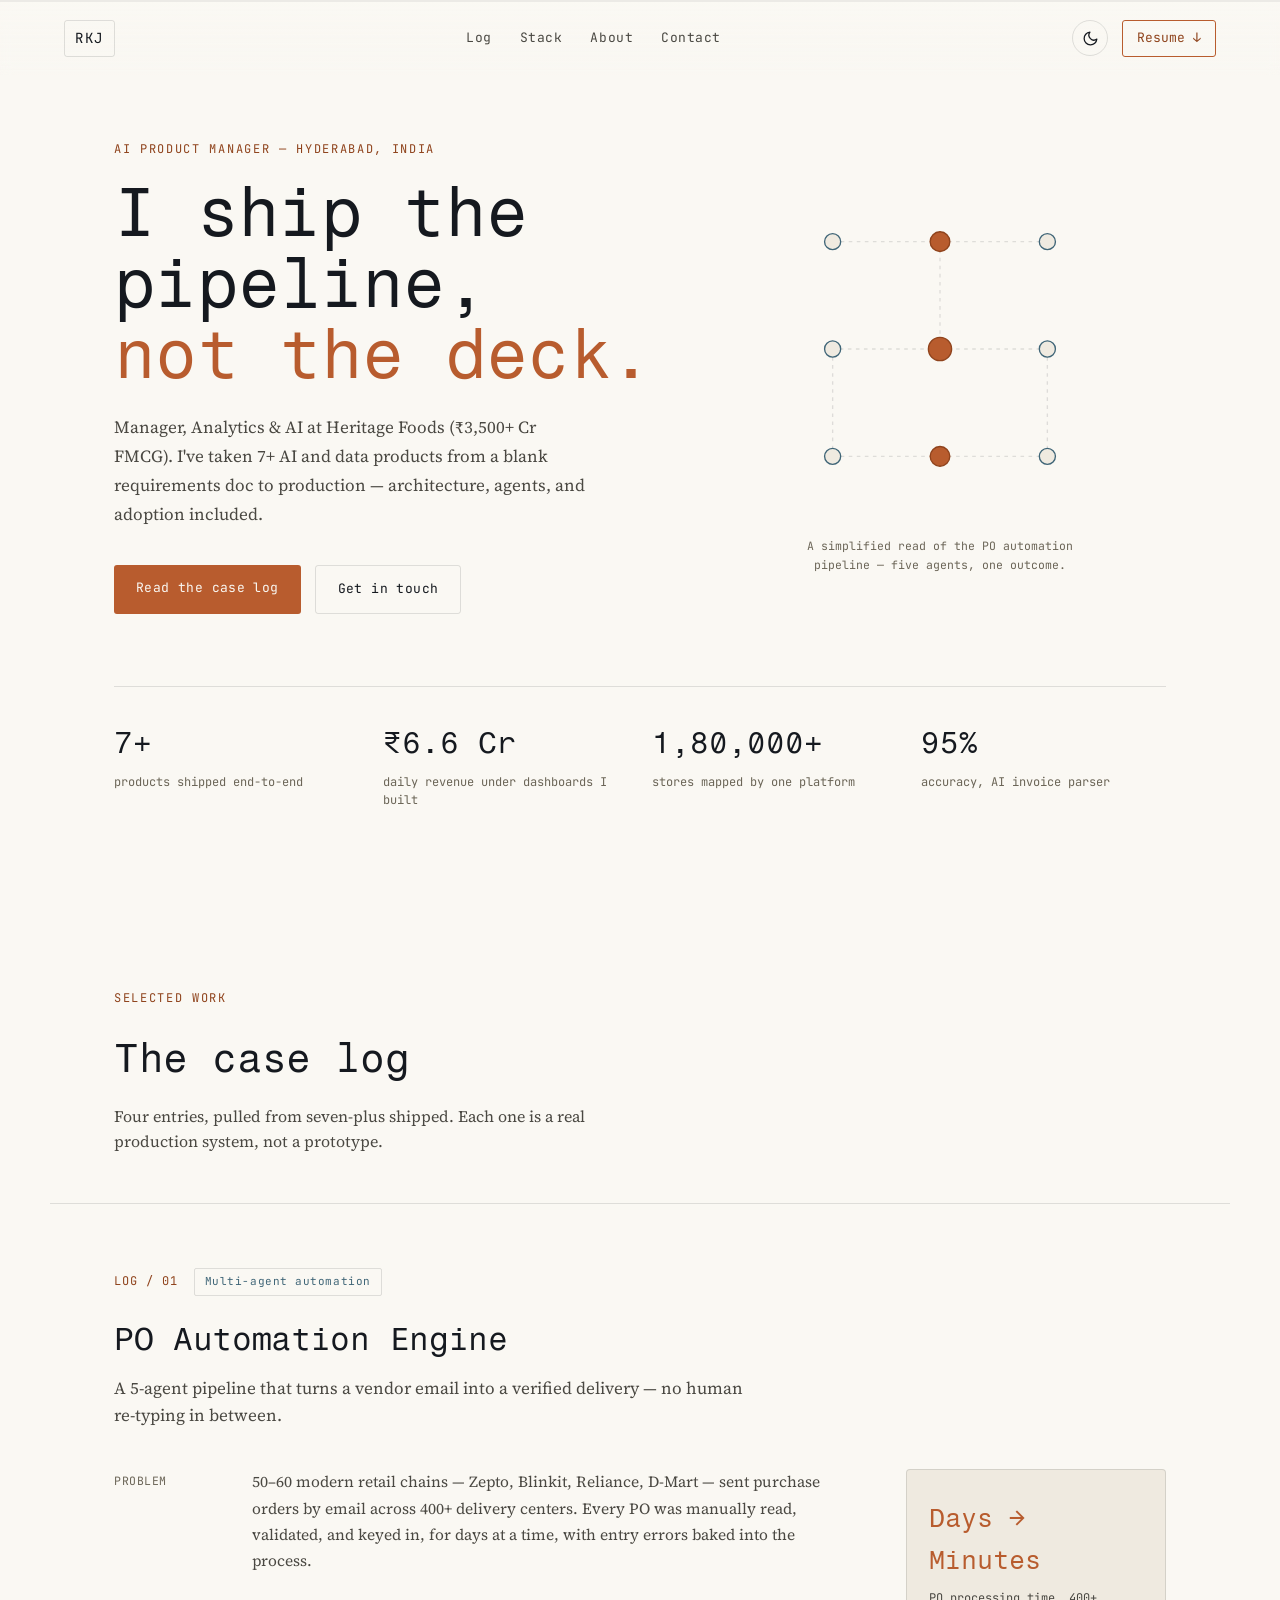
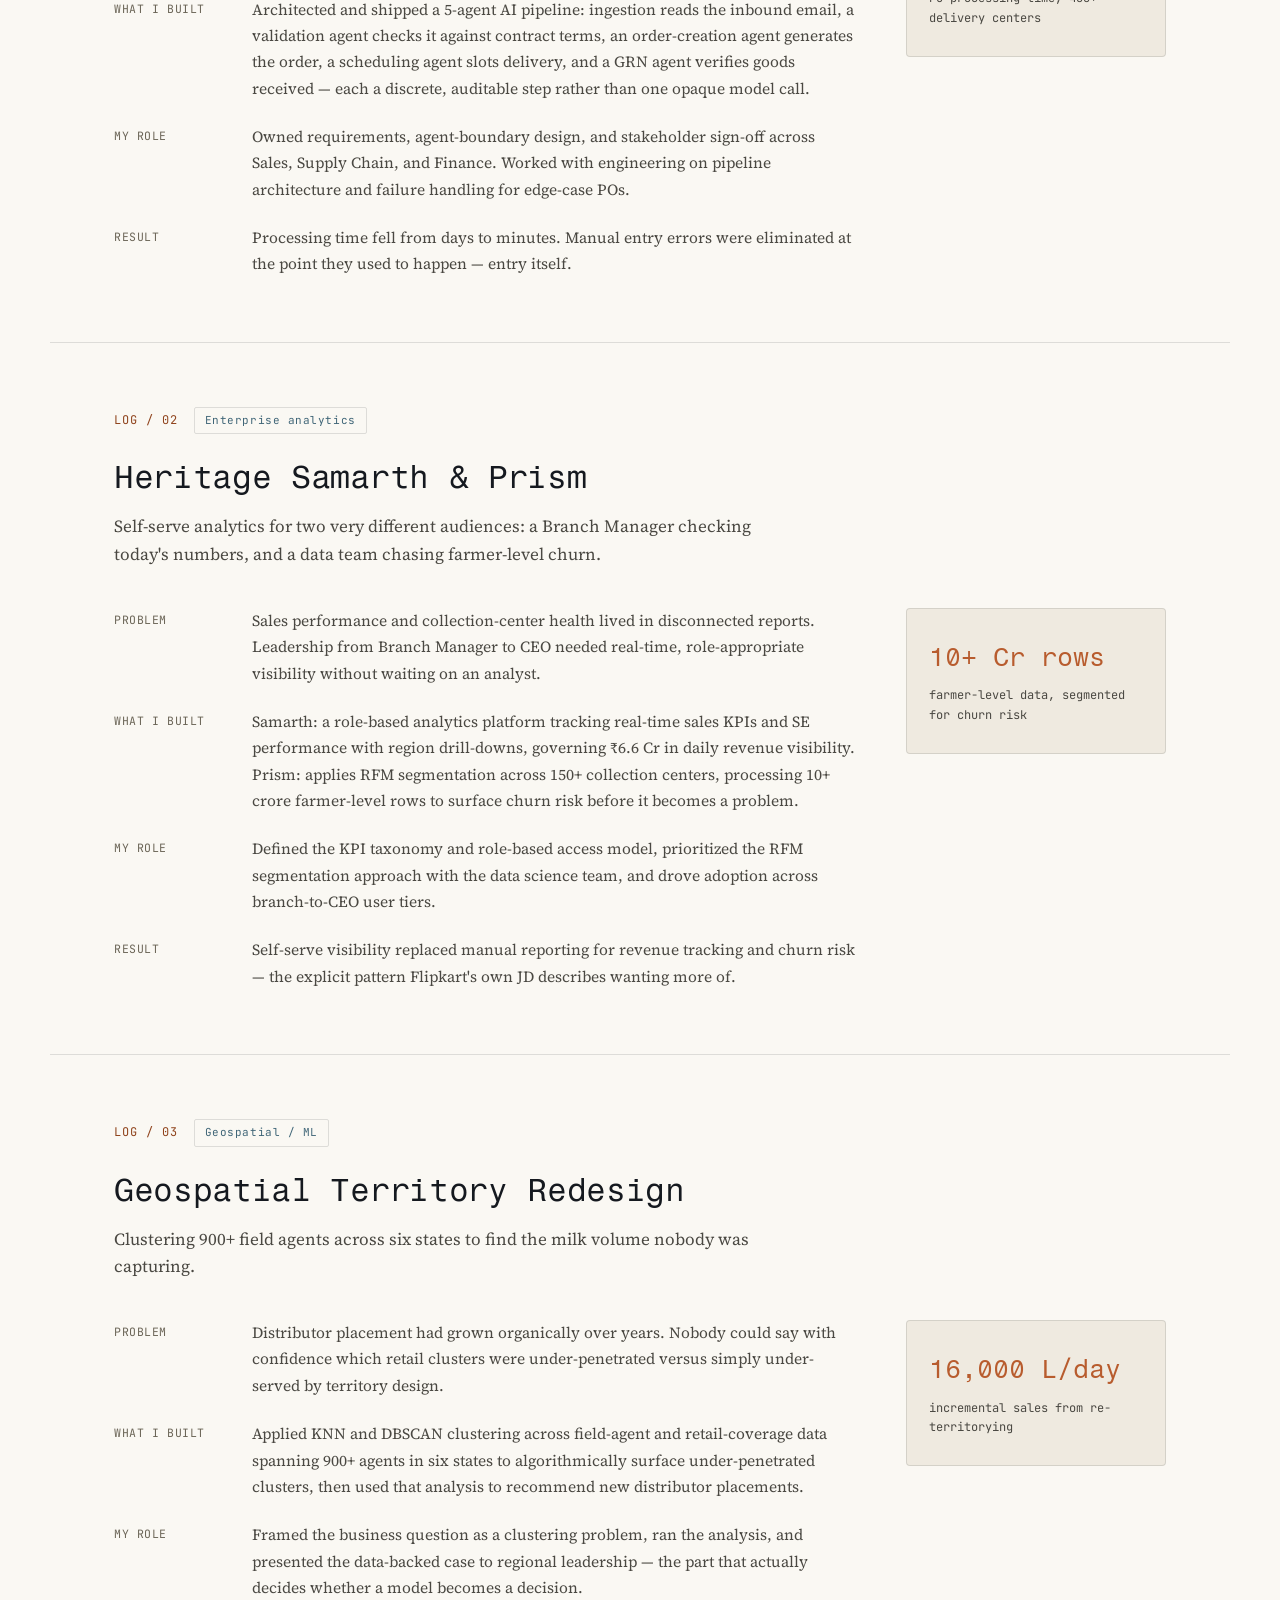
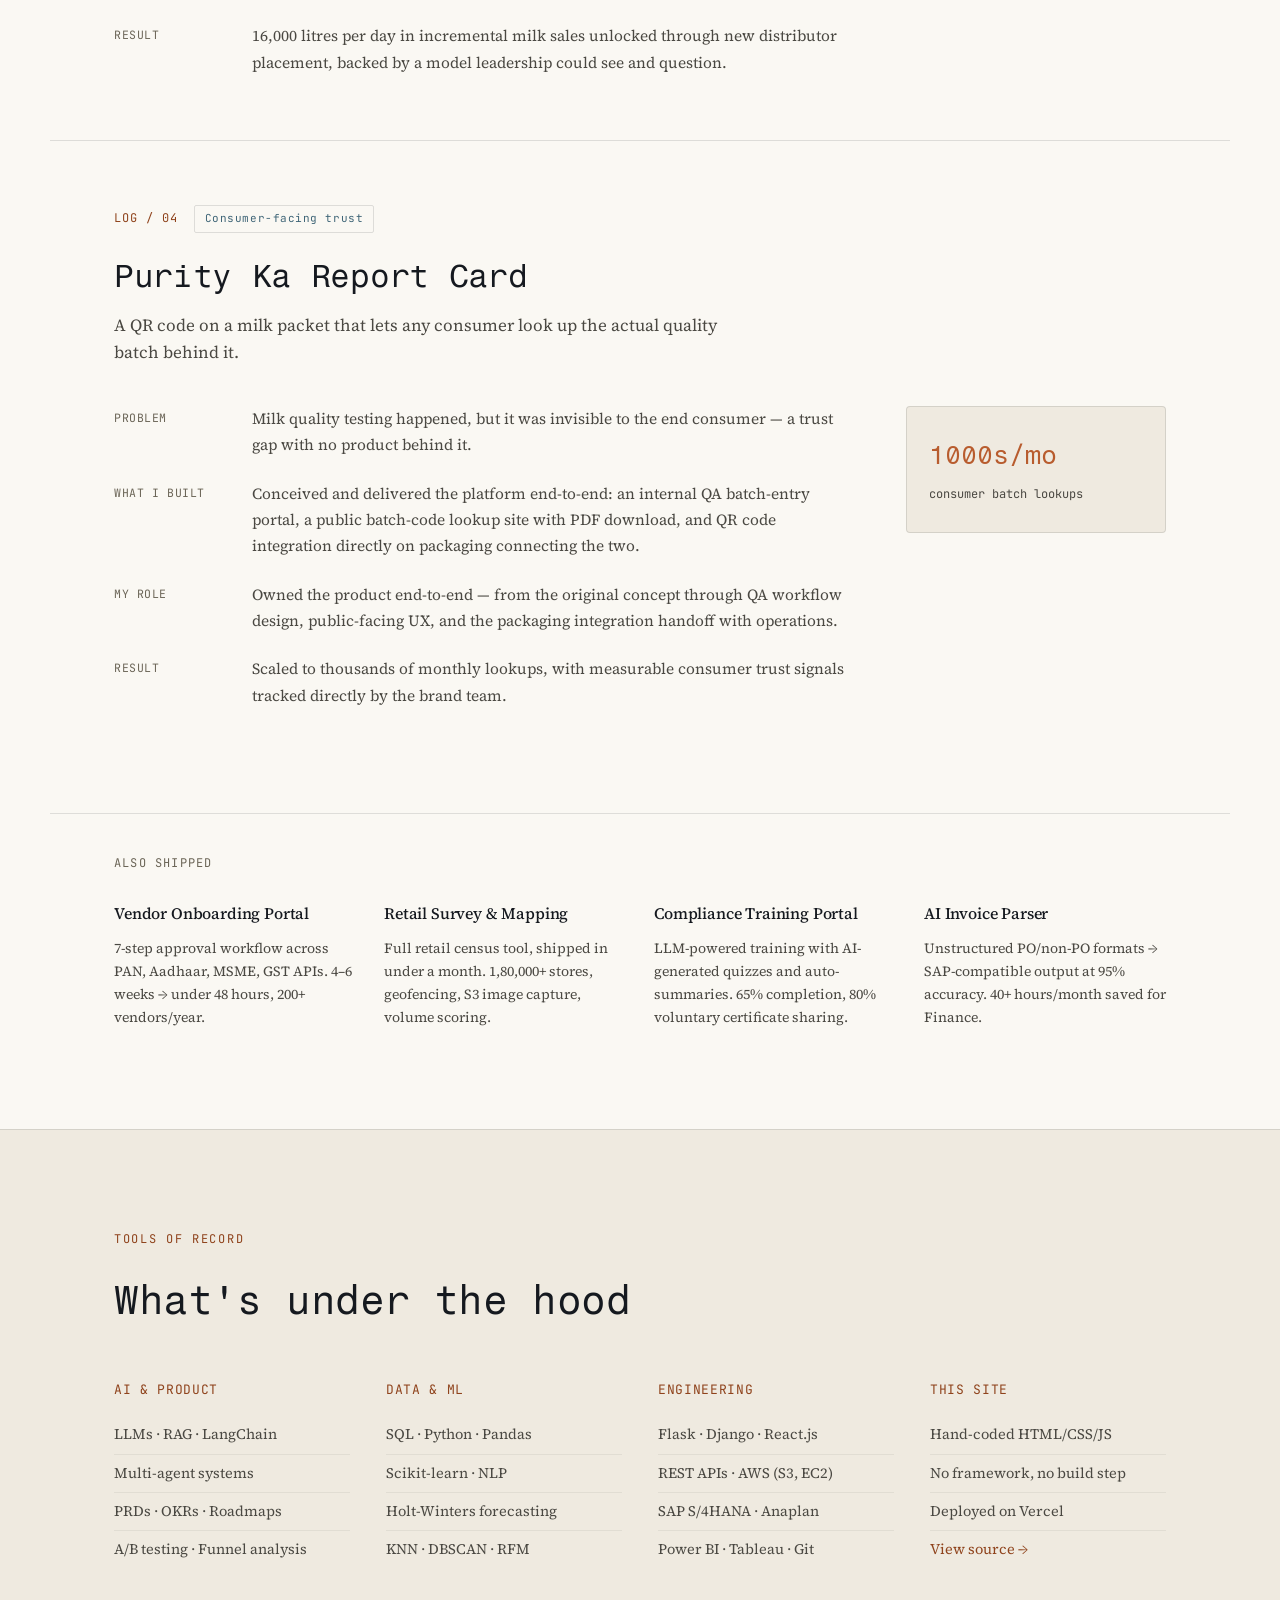
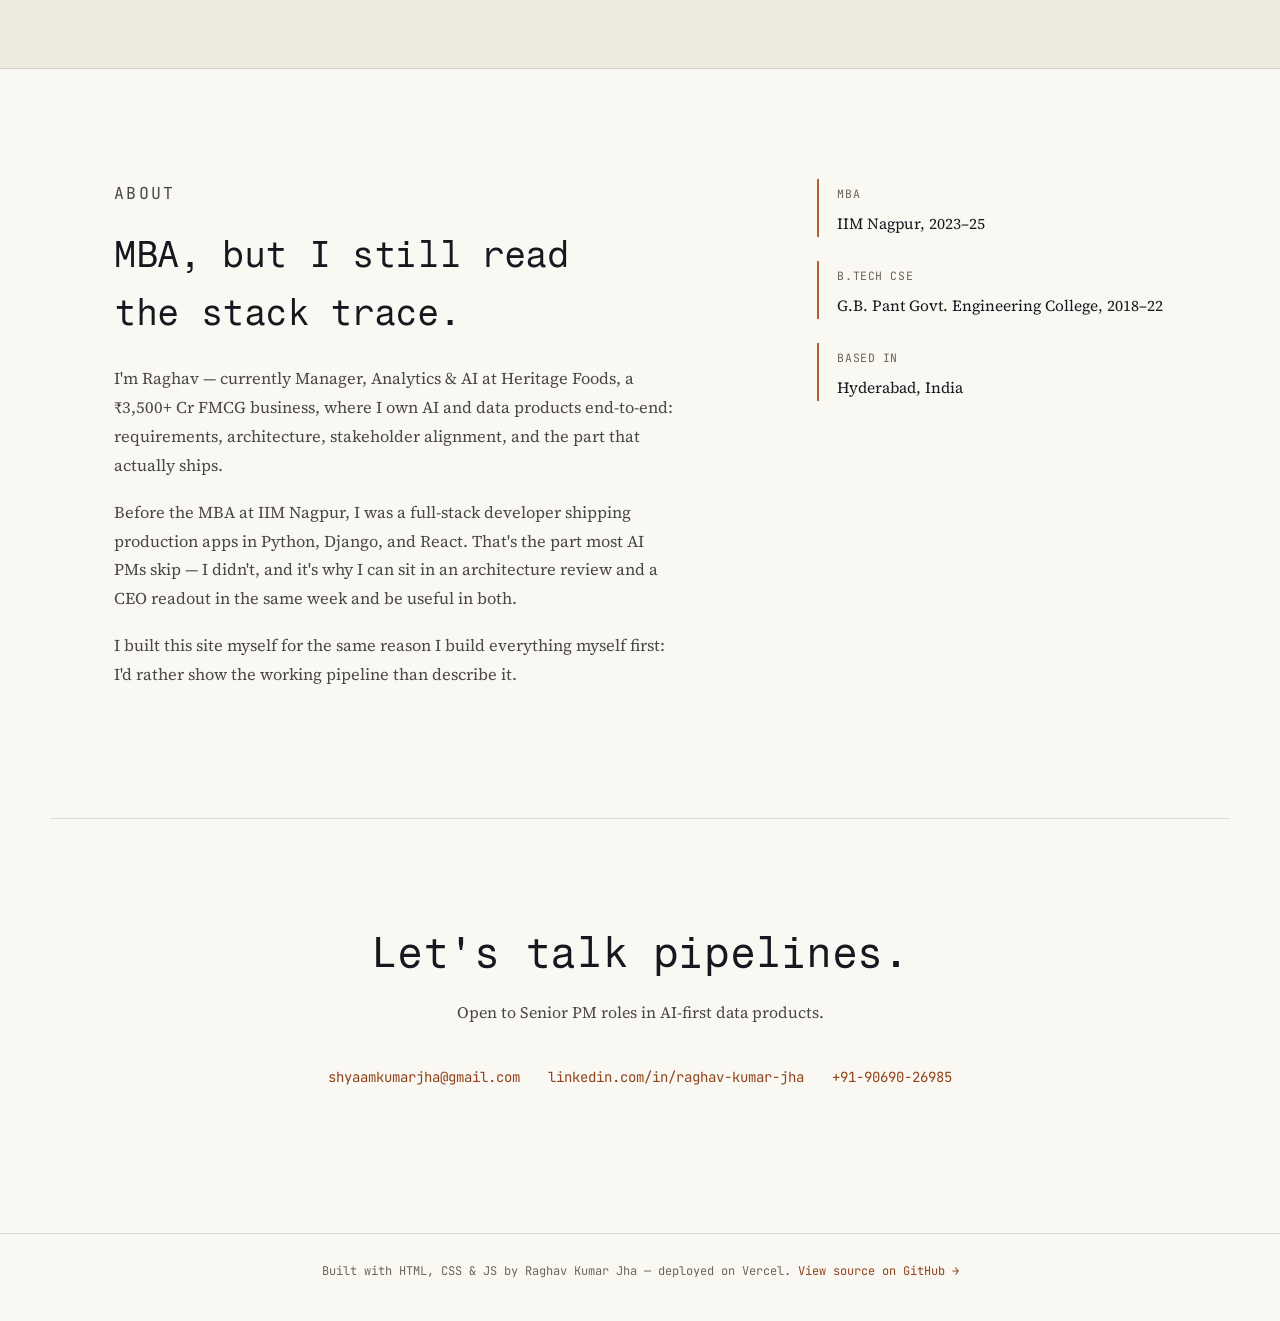
==== index.html @ aabb5299 "Initial portfolio site" ====
<!DOCTYPE html>
<html lang="en">
<head>
<meta charset="UTF-8">
<meta name="viewport" content="width=device-width, initial-scale=1.0">
<title>Raghav Kumar Jha — AI Product Manager</title>
<meta name="description" content="AI Product Manager and full-stack builder. Case studies in multi-agent automation, enterprise analytics, and data products.">
<link rel="preconnect" href="https://fonts.googleapis.com">
<link rel="preconnect" href="https://fonts.gstatic.com" crossorigin>
<link href="https://fonts.googleapis.com/css2?family=Fragment+Mono:ital@0;1&family=Source+Serif+4:opsz,wght@8..60,300;8..60,400;8..60,500;8..60,600;8..60,700&family=JetBrains+Mono:wght@400;500;600&display=swap" rel="stylesheet">
<link rel="stylesheet" href="css/style.css">
<script>
  // Set theme before paint to avoid a light/dark flash on load
  (function(){
    var saved = localStorage.getItem('theme');
    var preferred = saved || (window.matchMedia('(prefers-color-scheme: dark)').matches ? 'dark' : 'light');
    if(preferred === 'dark'){
      document.documentElement.setAttribute('data-theme', 'dark');
    }
  })();
</script>
</head>
<body>

<!-- progress rail -->
<div class="rail" aria-hidden="true"><div class="rail-fill" id="railFill"></div></div>

<header class="topbar">
  <a href="#top" class="topbar-mark">RKJ</a>
  <nav class="topbar-nav">
    <a href="#log">Log</a>
    <a href="#stack">Stack</a>
    <a href="#about">About</a>
    <a href="#contact">Contact</a>
  </nav>
  <div class="topbar-right">
    <button class="theme-toggle" id="themeToggle" aria-label="Toggle dark mode" type="button">
      <svg class="icon-moon" viewBox="0 0 24 24"><path d="M21 12.79A9 9 0 1 1 11.21 3 7 7 0 0 0 21 12.79z" stroke-linecap="round" stroke-linejoin="round"/></svg>
      <svg class="icon-sun" viewBox="0 0 24 24"><circle cx="12" cy="12" r="4"/><path d="M12 2v2M12 20v2M4.93 4.93l1.41 1.41M17.66 17.66l1.41 1.41M2 12h2M20 12h2M6.34 17.66l-1.41 1.41M19.07 4.93l-1.41 1.41" stroke-linecap="round"/></svg>
    </button>
    <a href="assets/Raghav_Kumar_Jha_CV.pdf" class="topbar-cta" download>Resume ↓</a>
  </div>
</header>

<main id="top">

  <!-- ===================== HERO ===================== -->
  <section class="hero">
    <div class="hero-grid">
      <div class="hero-copy">
        <p class="eyebrow">AI Product Manager — Hyderabad, India</p>
        <h1 class="hero-title">I ship the<br>pipeline,<br><span class="accent">not the deck.</span></h1>
        <p class="hero-sub">Manager, Analytics &amp; AI at Heritage Foods (₹3,500+ Cr FMCG). I've taken 7+ AI and data products from a blank requirements doc to production — architecture, agents, and adoption included.</p>
        <div class="hero-actions">
          <a href="#log" class="btn btn-primary">Read the case log</a>
          <a href="mailto:shyaamkumarjha@gmail.com" class="btn btn-ghost">Get in touch</a>
        </div>
      </div>

      <div class="hero-diagram" aria-hidden="true">
        <svg viewBox="0 0 380 380" id="pipelineSvg">
          <!-- edges drawn by JS-friendly static paths -->
          <g class="edges">
            <path class="edge" d="M70,70 L190,70" />
            <path class="edge" d="M190,70 L190,190" />
            <path class="edge" d="M190,190 L70,190" />
            <path class="edge" d="M190,190 L310,190" />
            <path class="edge" d="M190,70 L310,70" />
            <path class="edge" d="M70,190 L70,310" />
            <path class="edge" d="M310,190 L310,310" />
            <path class="edge" d="M70,310 L190,310" />
            <path class="edge" d="M190,310 L310,310" />
          </g>
          <g class="nodes">
            <g class="node" data-label="ingest" transform="translate(70,70)"><circle r="9"/></g>
            <g class="node node-core" data-label="route" transform="translate(190,70)"><circle r="11"/></g>
            <g class="node" data-label="validate" transform="translate(310,70)"><circle r="9"/></g>
            <g class="node node-core" data-label="process" transform="translate(190,190)"><circle r="13"/></g>
            <g class="node" data-label="enrich" transform="translate(70,190)"><circle r="9"/></g>
            <g class="node" data-label="forecast" transform="translate(310,190)"><circle r="9"/></g>
            <g class="node" data-label="verify" transform="translate(70,310)"><circle r="9"/></g>
            <g class="node node-core" data-label="ship" transform="translate(190,310)"><circle r="11"/></g>
            <g class="node" data-label="adopt" transform="translate(310,310)"><circle r="9"/></g>
          </g>
        </svg>
        <p class="diagram-caption">A simplified read of the PO automation pipeline — five agents, one outcome.</p>
      </div>
    </div>

    <div class="hero-metrics">
      <div class="metric"><span class="metric-num">7+</span><span class="metric-label">products shipped end‑to‑end</span></div>
      <div class="metric"><span class="metric-num">₹6.6 Cr</span><span class="metric-label">daily revenue under dashboards I built</span></div>
      <div class="metric"><span class="metric-num">1,80,000+</span><span class="metric-label">stores mapped by one platform</span></div>
      <div class="metric"><span class="metric-num">95%</span><span class="metric-label">accuracy, AI invoice parser</span></div>
    </div>
  </section>

  <!-- ===================== CASE LOG ===================== -->
  <section class="log" id="log">
    <div class="section-head">
      <p class="eyebrow">Selected work</p>
      <h2>The case log</h2>
      <p class="section-sub">Four entries, pulled from seven-plus shipped. Each one is a real production system, not a prototype.</p>
    </div>

    <!-- ENTRY 01 -->
    <article class="entry" id="entry-po">
      <div class="entry-meta">
        <span class="entry-id">LOG / 01</span>
        <span class="entry-tag">Multi-agent automation</span>
      </div>
      <h3 class="entry-title">PO Automation Engine</h3>
      <p class="entry-dek">A 5-agent pipeline that turns a vendor email into a verified delivery — no human re-typing in between.</p>

      <div class="entry-body">
        <div class="entry-readout">
          <div class="readout-row"><span>Problem</span><p>50–60 modern retail chains — Zepto, Blinkit, Reliance, D-Mart — sent purchase orders by email across 400+ delivery centers. Every PO was manually read, validated, and keyed in, for days at a time, with entry errors baked into the process.</p></div>
          <div class="readout-row"><span>What I built</span><p>Architected and shipped a 5-agent AI pipeline: ingestion reads the inbound email, a validation agent checks it against contract terms, an order-creation agent generates the order, a scheduling agent slots delivery, and a GRN agent verifies goods received — each a discrete, auditable step rather than one opaque model call.</p></div>
          <div class="readout-row"><span>My role</span><p>Owned requirements, agent-boundary design, and stakeholder sign-off across Sales, Supply Chain, and Finance. Worked with engineering on pipeline architecture and failure handling for edge-case POs.</p></div>
          <div class="readout-row"><span>Result</span><p>Processing time fell from days to minutes. Manual entry errors were eliminated at the point they used to happen — entry itself.</p></div>
        </div>
        <div class="entry-stat">
          <span class="stat-num">Days → Minutes</span>
          <span class="stat-label">PO processing time, 400+ delivery centers</span>
        </div>
      </div>
    </article>

    <!-- ENTRY 02 -->
    <article class="entry" id="entry-samarth">
      <div class="entry-meta">
        <span class="entry-id">LOG / 02</span>
        <span class="entry-tag">Enterprise analytics</span>
      </div>
      <h3 class="entry-title">Heritage Samarth &amp; Prism</h3>
      <p class="entry-dek">Self-serve analytics for two very different audiences: a Branch Manager checking today's numbers, and a data team chasing farmer-level churn.</p>

      <div class="entry-body">
        <div class="entry-readout">
          <div class="readout-row"><span>Problem</span><p>Sales performance and collection-center health lived in disconnected reports. Leadership from Branch Manager to CEO needed real-time, role-appropriate visibility without waiting on an analyst.</p></div>
          <div class="readout-row"><span>What I built</span><p>Samarth: a role-based analytics platform tracking real-time sales KPIs and SE performance with region drill-downs, governing ₹6.6 Cr in daily revenue visibility. Prism: applies RFM segmentation across 150+ collection centers, processing 10+ crore farmer-level rows to surface churn risk before it becomes a problem.</p></div>
          <div class="readout-row"><span>My role</span><p>Defined the KPI taxonomy and role-based access model, prioritized the RFM segmentation approach with the data science team, and drove adoption across branch-to-CEO user tiers.</p></div>
          <div class="readout-row"><span>Result</span><p>Self-serve visibility replaced manual reporting for revenue tracking and churn risk — the explicit pattern Flipkart's own JD describes wanting more of.</p></div>
        </div>
        <div class="entry-stat">
          <span class="stat-num">10+ Cr rows</span>
          <span class="stat-label">farmer-level data, segmented for churn risk</span>
        </div>
      </div>
    </article>

    <!-- ENTRY 03 -->
    <article class="entry" id="entry-geo">
      <div class="entry-meta">
        <span class="entry-id">LOG / 03</span>
        <span class="entry-tag">Geospatial / ML</span>
      </div>
      <h3 class="entry-title">Geospatial Territory Redesign</h3>
      <p class="entry-dek">Clustering 900+ field agents across six states to find the milk volume nobody was capturing.</p>

      <div class="entry-body">
        <div class="entry-readout">
          <div class="readout-row"><span>Problem</span><p>Distributor placement had grown organically over years. Nobody could say with confidence which retail clusters were under-penetrated versus simply under-served by territory design.</p></div>
          <div class="readout-row"><span>What I built</span><p>Applied KNN and DBSCAN clustering across field-agent and retail-coverage data spanning 900+ agents in six states to algorithmically surface under-penetrated clusters, then used that analysis to recommend new distributor placements.</p></div>
          <div class="readout-row"><span>My role</span><p>Framed the business question as a clustering problem, ran the analysis, and presented the data-backed case to regional leadership — the part that actually decides whether a model becomes a decision.</p></div>
          <div class="readout-row"><span>Result</span><p>16,000 litres per day in incremental milk sales unlocked through new distributor placement, backed by a model leadership could see and question.</p></div>
        </div>
        <div class="entry-stat">
          <span class="stat-num">16,000 L/day</span>
          <span class="stat-label">incremental sales from re-territorying</span>
        </div>
      </div>
    </article>

    <!-- ENTRY 04 -->
    <article class="entry" id="entry-purity">
      <div class="entry-meta">
        <span class="entry-id">LOG / 04</span>
        <span class="entry-tag">Consumer-facing trust</span>
      </div>
      <h3 class="entry-title">Purity Ka Report Card</h3>
      <p class="entry-dek">A QR code on a milk packet that lets any consumer look up the actual quality batch behind it.</p>

      <div class="entry-body">
        <div class="entry-readout">
          <div class="readout-row"><span>Problem</span><p>Milk quality testing happened, but it was invisible to the end consumer — a trust gap with no product behind it.</p></div>
          <div class="readout-row"><span>What I built</span><p>Conceived and delivered the platform end-to-end: an internal QA batch-entry portal, a public batch-code lookup site with PDF download, and QR code integration directly on packaging connecting the two.</p></div>
          <div class="readout-row"><span>My role</span><p>Owned the product end-to-end — from the original concept through QA workflow design, public-facing UX, and the packaging integration handoff with operations.</p></div>
          <div class="readout-row"><span>Result</span><p>Scaled to thousands of monthly lookups, with measurable consumer trust signals tracked directly by the brand team.</p></div>
        </div>
        <div class="entry-stat">
          <span class="stat-num">1000s/mo</span>
          <span class="stat-label">consumer batch lookups</span>
        </div>
      </div>
    </article>

  </section>

  <!-- ===================== MORE SHIPPED (compact strip) ===================== -->
  <section class="strip">
    <p class="strip-label">Also shipped</p>
    <div class="strip-grid">
      <div class="strip-item"><h4>Vendor Onboarding Portal</h4><p>7-step approval workflow across PAN, Aadhaar, MSME, GST APIs. 4–6 weeks → under 48 hours, 200+ vendors/year.</p></div>
      <div class="strip-item"><h4>Retail Survey &amp; Mapping</h4><p>Full retail census tool, shipped in under a month. 1,80,000+ stores, geofencing, S3 image capture, volume scoring.</p></div>
      <div class="strip-item"><h4>Compliance Training Portal</h4><p>LLM-powered training with AI-generated quizzes and auto-summaries. 65% completion, 80% voluntary certificate sharing.</p></div>
      <div class="strip-item"><h4>AI Invoice Parser</h4><p>Unstructured PO/non-PO formats → SAP-compatible output at 95% accuracy. 40+ hours/month saved for Finance.</p></div>
    </div>
  </section>

  <!-- ===================== STACK ===================== -->
  <section class="stack-section" id="stack">
    <div class="section-head">
      <p class="eyebrow">Tools of record</p>
      <h2>What's under the hood</h2>
    </div>
    <div class="stack-grid">
      <div class="stack-col">
        <h4>AI &amp; Product</h4>
        <ul><li>LLMs · RAG · LangChain</li><li>Multi-agent systems</li><li>PRDs · OKRs · Roadmaps</li><li>A/B testing · Funnel analysis</li></ul>
      </div>
      <div class="stack-col">
        <h4>Data &amp; ML</h4>
        <ul><li>SQL · Python · Pandas</li><li>Scikit-learn · NLP</li><li>Holt-Winters forecasting</li><li>KNN · DBSCAN · RFM</li></ul>
      </div>
      <div class="stack-col">
        <h4>Engineering</h4>
        <ul><li>Flask · Django · React.js</li><li>REST APIs · AWS (S3, EC2)</li><li>SAP S/4HANA · Anaplan</li><li>Power BI · Tableau · Git</li></ul>
      </div>
      <div class="stack-col">
        <h4>This site</h4>
        <ul><li>Hand-coded HTML/CSS/JS</li><li>No framework, no build step</li><li>Deployed on Vercel</li><li><a href="https://github.com/" target="_blank" rel="noopener" id="repoLink">View source →</a></li></ul>
      </div>
    </div>
  </section>

  <!-- ===================== ABOUT ===================== -->
  <section class="about" id="about">
    <div class="about-grid">
      <div class="about-copy">
        <p class="eyebrow">About</p>
        <h2>MBA, but I still read the stack trace.</h2>
        <p>I'm Raghav — currently Manager, Analytics &amp; AI at Heritage Foods, a ₹3,500+ Cr FMCG business, where I own AI and data products end-to-end: requirements, architecture, stakeholder alignment, and the part that actually ships.</p>
        <p>Before the MBA at IIM Nagpur, I was a full-stack developer shipping production apps in Python, Django, and React. That's the part most AI PMs skip — I didn't, and it's why I can sit in an architecture review and a CEO readout in the same week and be useful in both.</p>
        <p>I built this site myself for the same reason I build everything myself first: I'd rather show the working pipeline than describe it.</p>
      </div>
      <div class="about-facts">
        <div class="fact"><span>MBA</span><p>IIM Nagpur, 2023–25</p></div>
        <div class="fact"><span>B.Tech CSE</span><p>G.B. Pant Govt. Engineering College, 2018–22</p></div>
        <div class="fact"><span>Based in</span><p>Hyderabad, India</p></div>
      </div>
    </div>
  </section>

  <!-- ===================== CONTACT ===================== -->
  <section class="contact" id="contact">
    <h2>Let's talk pipelines.</h2>
    <p>Open to Senior PM roles in AI-first data products.</p>
    <div class="contact-links">
      <a href="mailto:shyaamkumarjha@gmail.com">shyaamkumarjha@gmail.com</a>
      <a href="https://linkedin.com/in/raghav-kumar-jha" target="_blank" rel="noopener">linkedin.com/in/raghav-kumar-jha</a>
      <a href="tel:+919069026985">+91-90690-26985</a>
    </div>
  </section>

</main>

<footer class="site-footer">
  <p>Built with HTML, CSS &amp; JS by Raghav Kumar Jha — deployed on Vercel. <a href="https://github.com/" target="_blank" rel="noopener" id="repoLinkFooter">View source on GitHub →</a></p>
</footer>

<script src="js/main.js"></script>
</body>
</html>
---- css/style.css ----
/* =========================================================
   TOKENS
   ========================================================= */
:root{
  --ink:        #FAF8F3;
  --ink-rgb:    250,248,243;
  --ink-soft:   #EFEAE0;
  --paper:      #15191F;
  --paper-dim:  #4A4842;
  --amber:      #B85C2E;
  --amber-soft: #8F431C;
  --steel:      #3F6577;
  --warm-gray:  #6B6557;
  --line:       rgba(21,25,31,0.12);
  --line-soft:  rgba(21,25,31,0.06);

  --font-display: 'Fragment Mono', 'JetBrains Mono', monospace;
  --font-body:    'Source Serif 4', Georgia, serif;
  --font-mono:    'JetBrains Mono', 'Fragment Mono', monospace;

  --max: 1180px;
  --pad: clamp(20px, 5vw, 64px);

  --theme-transition: background 0.3s ease, color 0.3s ease, border-color 0.3s ease;
}

[data-theme="dark"]{
  --ink:        #0E1420;
  --ink-rgb:    14,20,32;
  --ink-soft:   #161D2C;
  --paper:      #F7F4EC;
  --paper-dim:  #C9C6BC;
  --amber:      #C97F3D;
  --amber-soft: #E0A668;
  --steel:      #5B7A8C;
  --warm-gray:  #948E7C;
  --line:       rgba(247,244,236,0.12);
  --line-soft:  rgba(247,244,236,0.07);
}

*{box-sizing:border-box;}
html{scroll-behavior:smooth;}

@media (prefers-reduced-motion: reduce){
  html{scroll-behavior:auto;}
  *{animation-duration:0.001ms !important; animation-iteration-count:1 !important; transition-duration:0.001ms !important;}
}

body{
  margin:0;
  background:var(--ink);
  color:var(--paper);
  font-family:var(--font-body);
  font-size:17px;
  line-height:1.6;
  -webkit-font-smoothing:antialiased;
  transition:var(--theme-transition);
}

a{color:inherit; text-decoration:none;}
ul{margin:0; padding:0; list-style:none;}
h1,h2,h3,h4{margin:0; font-family:var(--font-display); font-weight:400; letter-spacing:-0.01em;}
p{margin:0;}

:focus-visible{
  outline:2px solid var(--amber);
  outline-offset:3px;
  border-radius:2px;
}

/* =========================================================
   PROGRESS RAIL
   ========================================================= */
.rail{
  position:fixed; top:0; left:0; width:100%; height:2px;
  background:var(--line-soft); z-index:100;
}
.rail-fill{
  height:100%; width:0%;
  background:var(--amber);
  transition:width 0.1s linear;
}

/* =========================================================
   TOPBAR
   ========================================================= */
.topbar{
  position:fixed; top:2px; left:0; right:0; z-index:90;
  display:flex; align-items:center; justify-content:space-between;
  padding:18px var(--pad);
  background:linear-gradient(to bottom, rgba(var(--ink-rgb),0.92), rgba(var(--ink-rgb),0));
  backdrop-filter:blur(6px);
}
.topbar-mark{
  font-family:var(--font-mono); font-size:14px; letter-spacing:0.12em;
  color:var(--paper); border:1px solid var(--line); padding:6px 10px; border-radius:3px;
}
.topbar-nav{display:flex; gap:28px;}
.topbar-nav a{
  font-family:var(--font-mono); font-size:13px; letter-spacing:0.04em;
  color:var(--paper-dim); transition:color 0.2s;
}
.topbar-nav a:hover{color:var(--amber-soft);}
.topbar-cta{
  font-family:var(--font-mono); font-size:13px;
  border:1px solid var(--amber); color:var(--amber-soft);
  padding:7px 14px; border-radius:3px; transition:all 0.2s;
}
.topbar-cta:hover{background:var(--amber); color:var(--ink);}

.topbar-right{display:flex; align-items:center; gap:14px;}

.theme-toggle{
  width:36px; height:36px;
  display:flex; align-items:center; justify-content:center;
  border:1px solid var(--line); border-radius:50%;
  background:transparent; cursor:pointer;
  transition:border-color 0.2s, transform 0.2s;
  padding:0;
}
.theme-toggle:hover{border-color:var(--amber-soft); transform:scale(1.06);}
.theme-toggle svg{width:17px; height:17px; stroke:var(--paper); fill:none; stroke-width:1.8;}
.theme-toggle .icon-sun{display:none;}
[data-theme="dark"] .theme-toggle .icon-moon{display:none;}
[data-theme="dark"] .theme-toggle .icon-sun{display:block;}

@media (max-width:760px){
  .topbar-nav{display:none;}
}

/* =========================================================
   HERO
   ========================================================= */
.hero{
  max-width:var(--max); margin:0 auto;
  padding:140px var(--pad) 60px;
}
.hero-grid{
  display:grid; grid-template-columns:1.1fr 0.9fr; gap:48px;
  align-items:center;
}
.eyebrow{
  font-family:var(--font-mono); font-size:12px; letter-spacing:0.14em; text-transform:uppercase;
  color:var(--amber-soft); margin-bottom:18px; display:block;
}
.hero-title{
  font-size:clamp(40px, 6vw, 68px);
  line-height:1.04;
  color:var(--paper);
}
.hero-title .accent{color:var(--amber);}
.hero-sub{
  margin-top:24px; max-width:480px;
  font-size:17px; color:var(--paper-dim); line-height:1.7;
}
.hero-actions{display:flex; gap:14px; margin-top:36px; flex-wrap:wrap;}
.btn{
  font-family:var(--font-mono); font-size:13px; letter-spacing:0.03em;
  padding:13px 22px; border-radius:3px; transition:all 0.2s; display:inline-block;
}
.btn-primary{background:var(--amber); color:var(--ink);}
.btn-primary:hover{background:var(--amber-soft);}
.btn-ghost{border:1px solid var(--line); color:var(--paper);}
.btn-ghost:hover{border-color:var(--amber-soft); color:var(--amber-soft);}

/* hero diagram */
.hero-diagram{display:flex; flex-direction:column; align-items:center;}
#pipelineSvg{width:100%; max-width:340px; height:auto;}
.edge{
  stroke:var(--line); stroke-width:1.5; fill:none;
  stroke-dasharray:4 5;
}
.node circle{fill:var(--ink-soft); stroke:var(--steel); stroke-width:1.5;}
.node-core circle{fill:var(--amber); stroke:var(--amber-soft); animation:pulse 2.8s ease-in-out infinite;}
.node:nth-child(2) circle, .node:nth-child(5) circle, .node:nth-child(8) circle{}
@keyframes pulse{
  0%,100%{ opacity:1; }
  50%{ opacity:0.55; }
}
.diagram-caption{
  margin-top:18px; font-family:var(--font-mono); font-size:11.5px;
  color:var(--warm-gray); text-align:center; max-width:300px; line-height:1.6;
}

.hero-metrics{
  margin-top:72px; padding-top:32px; border-top:1px solid var(--line);
  display:grid; grid-template-columns:repeat(4,1fr); gap:24px;
}
.metric{display:flex; flex-direction:column; gap:6px;}
.metric-num{font-family:var(--font-display); font-size:clamp(22px,3vw,30px); color:var(--paper);}
.metric-label{font-family:var(--font-mono); font-size:12px; color:var(--warm-gray); line-height:1.5;}

@media (max-width:900px){
  .hero-grid{grid-template-columns:1fr;}
  .hero-diagram{order:-1; margin-bottom:8px;}
  .hero-metrics{grid-template-columns:1fr 1fr;}
}

/* =========================================================
   SECTION HEADS (shared)
   ========================================================= */
.section-head{
  max-width:var(--max); margin:0 auto; padding:0 var(--pad);
}
.section-head h2{
  font-size:clamp(28px,4vw,40px); color:var(--paper); margin-top:6px;
}
.section-sub{
  margin-top:14px; max-width:520px; color:var(--paper-dim); font-size:16px;
}

/* =========================================================
   LOG (case studies)
   ========================================================= */
.log{padding:120px 0 40px;}

.entry{
  max-width:var(--max); margin:0 auto;
  padding:64px var(--pad);
  border-top:1px solid var(--line);
}
.log .entry:first-of-type{margin-top:48px;}

.entry-meta{display:flex; gap:16px; align-items:center; margin-bottom:18px;}
.entry-id{font-family:var(--font-mono); font-size:12px; color:var(--amber-soft); letter-spacing:0.08em;}
.entry-tag{
  font-family:var(--font-mono); font-size:11px; letter-spacing:0.05em;
  color:var(--steel); border:1px solid var(--line); padding:4px 10px; border-radius:2px;
}
.entry-title{font-size:clamp(24px,3vw,32px); color:var(--paper); margin-bottom:10px;}
.entry-dek{color:var(--paper-dim); font-size:17px; max-width:640px; margin-bottom:40px; line-height:1.6;}

.entry-body{
  display:grid; grid-template-columns:1fr 260px; gap:48px; align-items:start;
}
.entry-readout{display:flex; flex-direction:column; gap:22px;}
.readout-row{display:grid; grid-template-columns:120px 1fr; gap:18px;}
.readout-row span{
  font-family:var(--font-mono); font-size:11.5px; letter-spacing:0.05em; text-transform:uppercase;
  color:var(--warm-gray); padding-top:3px;
}
.readout-row p{color:var(--paper-dim); font-size:15.5px; line-height:1.7;}

.entry-stat{
  background:var(--ink-soft); border:1px solid var(--line);
  border-radius:4px; padding:28px 22px;
  display:flex; flex-direction:column; gap:8px;
  position:sticky; top:120px;
}
.stat-num{font-family:var(--font-display); font-size:26px; color:var(--amber);}
.stat-label{font-family:var(--font-mono); font-size:12px; color:var(--paper-dim); line-height:1.6;}

@media (max-width:760px){
  .entry-body{grid-template-columns:1fr;}
  .entry-stat{position:static;}
  .readout-row{grid-template-columns:1fr;}
}

/* =========================================================
   STRIP (also shipped)
   ========================================================= */
.strip{
  max-width:var(--max); margin:0 auto; padding:40px var(--pad) 100px;
  border-top:1px solid var(--line);
}
.strip-label{
  font-family:var(--font-mono); font-size:12px; letter-spacing:0.1em; text-transform:uppercase;
  color:var(--warm-gray); margin-bottom:28px;
}
.strip-grid{display:grid; grid-template-columns:repeat(4,1fr); gap:28px;}
.strip-item h4{font-size:16px; color:var(--paper); margin-bottom:10px; font-weight:500; font-family:var(--font-body);}
.strip-item p{font-size:14px; color:var(--paper-dim); line-height:1.65;}

@media (max-width:900px){
  .strip-grid{grid-template-columns:1fr 1fr;}
}
@media (max-width:560px){
  .strip-grid{grid-template-columns:1fr;}
}

/* =========================================================
   STACK
   ========================================================= */
.stack-section{
  background:var(--ink-soft); padding:100px 0;
  border-top:1px solid var(--line); border-bottom:1px solid var(--line);
}
.stack-grid{
  max-width:var(--max); margin:48px auto 0; padding:0 var(--pad);
  display:grid; grid-template-columns:repeat(4,1fr); gap:36px;
}
.stack-col h4{
  font-family:var(--font-mono); font-size:13px; letter-spacing:0.05em;
  color:var(--amber-soft); margin-bottom:16px; text-transform:uppercase;
}
.stack-col li{
  font-size:14.5px; color:var(--paper-dim); padding:7px 0;
  border-bottom:1px solid var(--line-soft);
}
.stack-col li:last-child{border-bottom:none;}
.stack-col a{color:var(--amber-soft); transition:opacity 0.2s;}
.stack-col a:hover{opacity:0.7;}

@media (max-width:900px){
  .stack-grid{grid-template-columns:1fr 1fr; row-gap:40px;}
}
@media (max-width:560px){
  .stack-grid{grid-template-columns:1fr;}
}

/* =========================================================
   ABOUT
   ========================================================= */
.about{padding:110px 0;}
.about-grid{
  max-width:var(--max); margin:0 auto; padding:0 var(--pad);
  display:grid; grid-template-columns:1.3fr 0.7fr; gap:56px;
}
.about-copy h2{font-size:clamp(26px,3.4vw,36px); color:var(--paper); margin-bottom:24px; max-width:520px;}
.about-copy p{color:var(--paper-dim); font-size:16.5px; line-height:1.75; margin-bottom:18px; max-width:560px;}
.about-facts{display:flex; flex-direction:column; gap:24px;}
.fact{border-left:2px solid var(--amber); padding-left:18px;}
.fact span{font-family:var(--font-mono); font-size:11.5px; color:var(--warm-gray); text-transform:uppercase; letter-spacing:0.05em;}
.fact p{color:var(--paper); font-size:15.5px; margin-top:6px;}

@media (max-width:800px){
  .about-grid{grid-template-columns:1fr;}
}

/* =========================================================
   CONTACT
   ========================================================= */
.contact{
  max-width:var(--max); margin:0 auto; padding:100px var(--pad) 140px;
  border-top:1px solid var(--line);
  text-align:center;
}
.contact h2{font-size:clamp(28px,4vw,42px); color:var(--paper);}
.contact > p{color:var(--paper-dim); margin-top:14px; font-size:16px;}
.contact-links{
  display:flex; gap:28px; justify-content:center; flex-wrap:wrap;
  margin-top:40px;
}
.contact-links a{
  font-family:var(--font-mono); font-size:14px; color:var(--amber-soft);
  border-bottom:1px solid transparent; padding-bottom:4px; transition:border-color 0.2s;
}
.contact-links a:hover{border-color:var(--amber-soft);}

/* =========================================================
   FOOTER
   ========================================================= */
.site-footer{
  border-top:1px solid var(--line);
  padding:28px var(--pad) 40px;
  text-align:center;
}
.site-footer p{
  font-family:var(--font-mono); font-size:12px; color:var(--warm-gray);
}
.site-footer a{color:var(--amber-soft);}
.site-footer a:hover{opacity:0.75;}
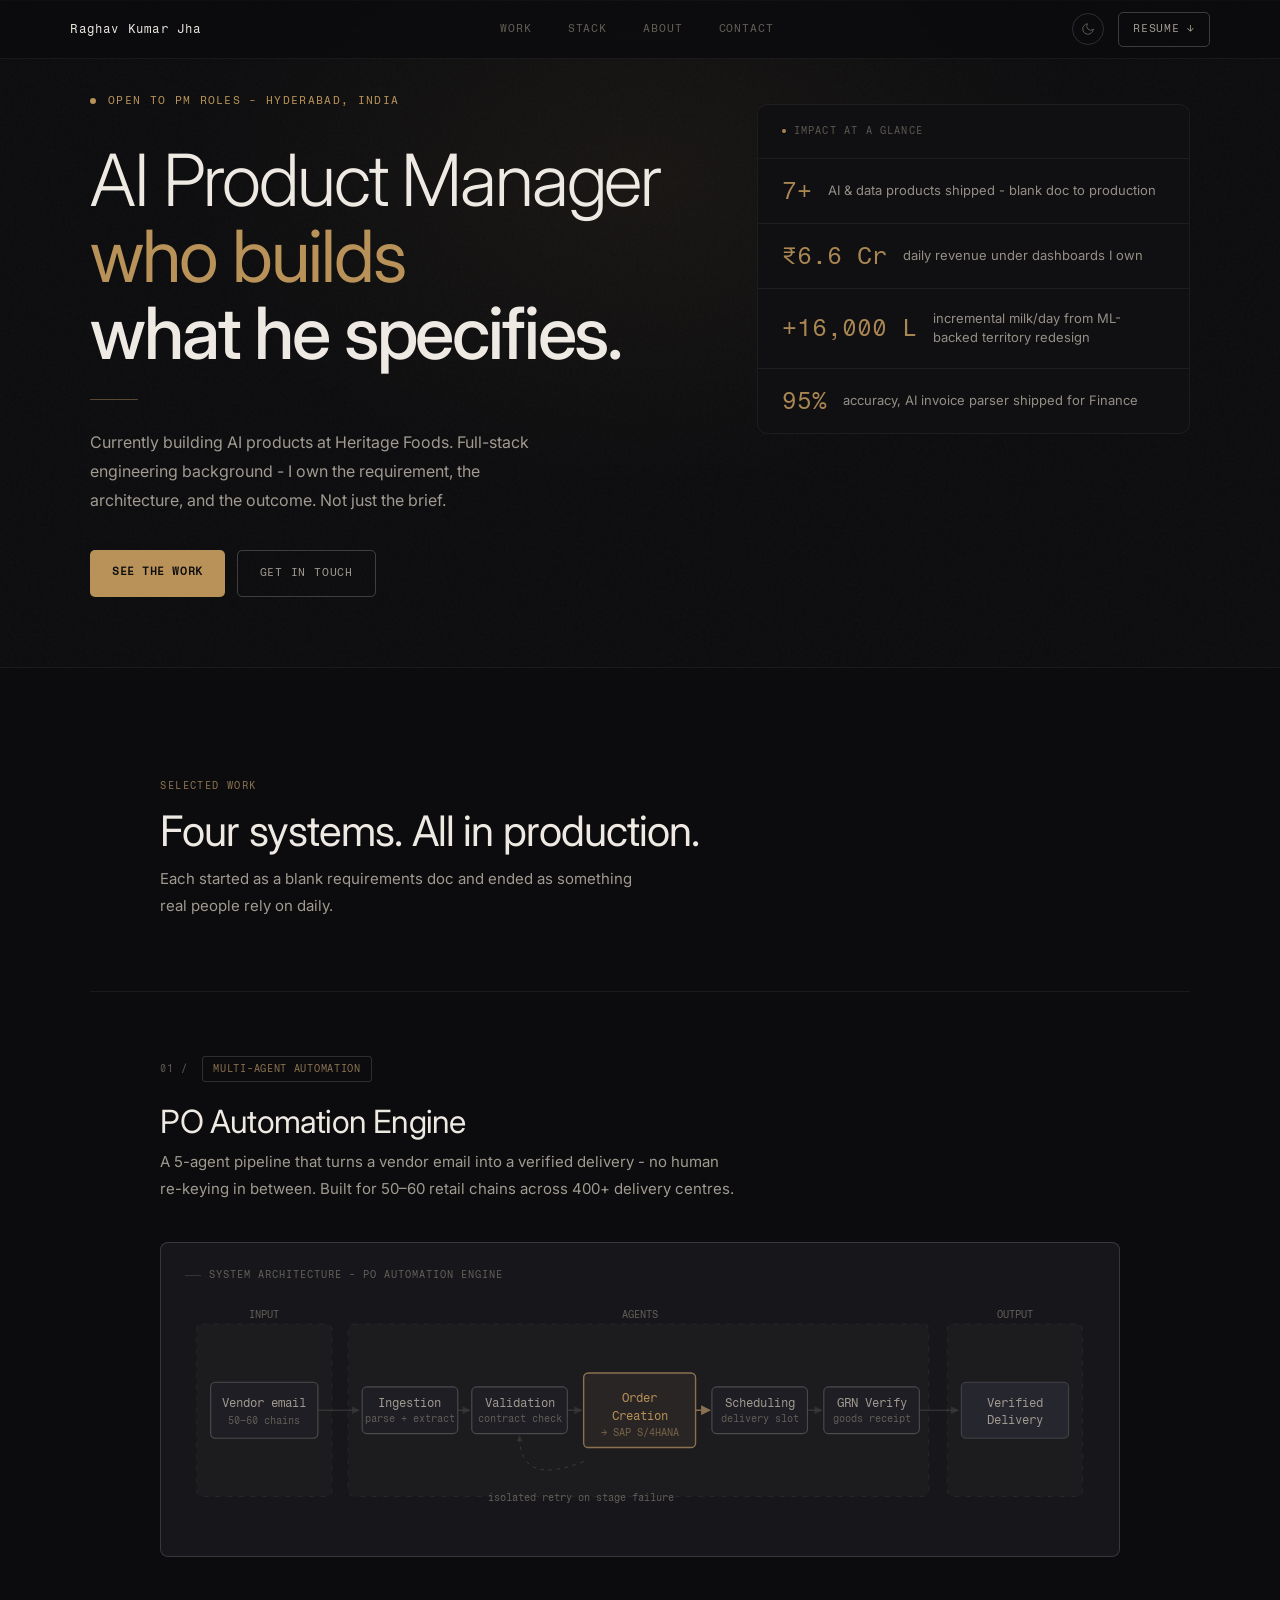
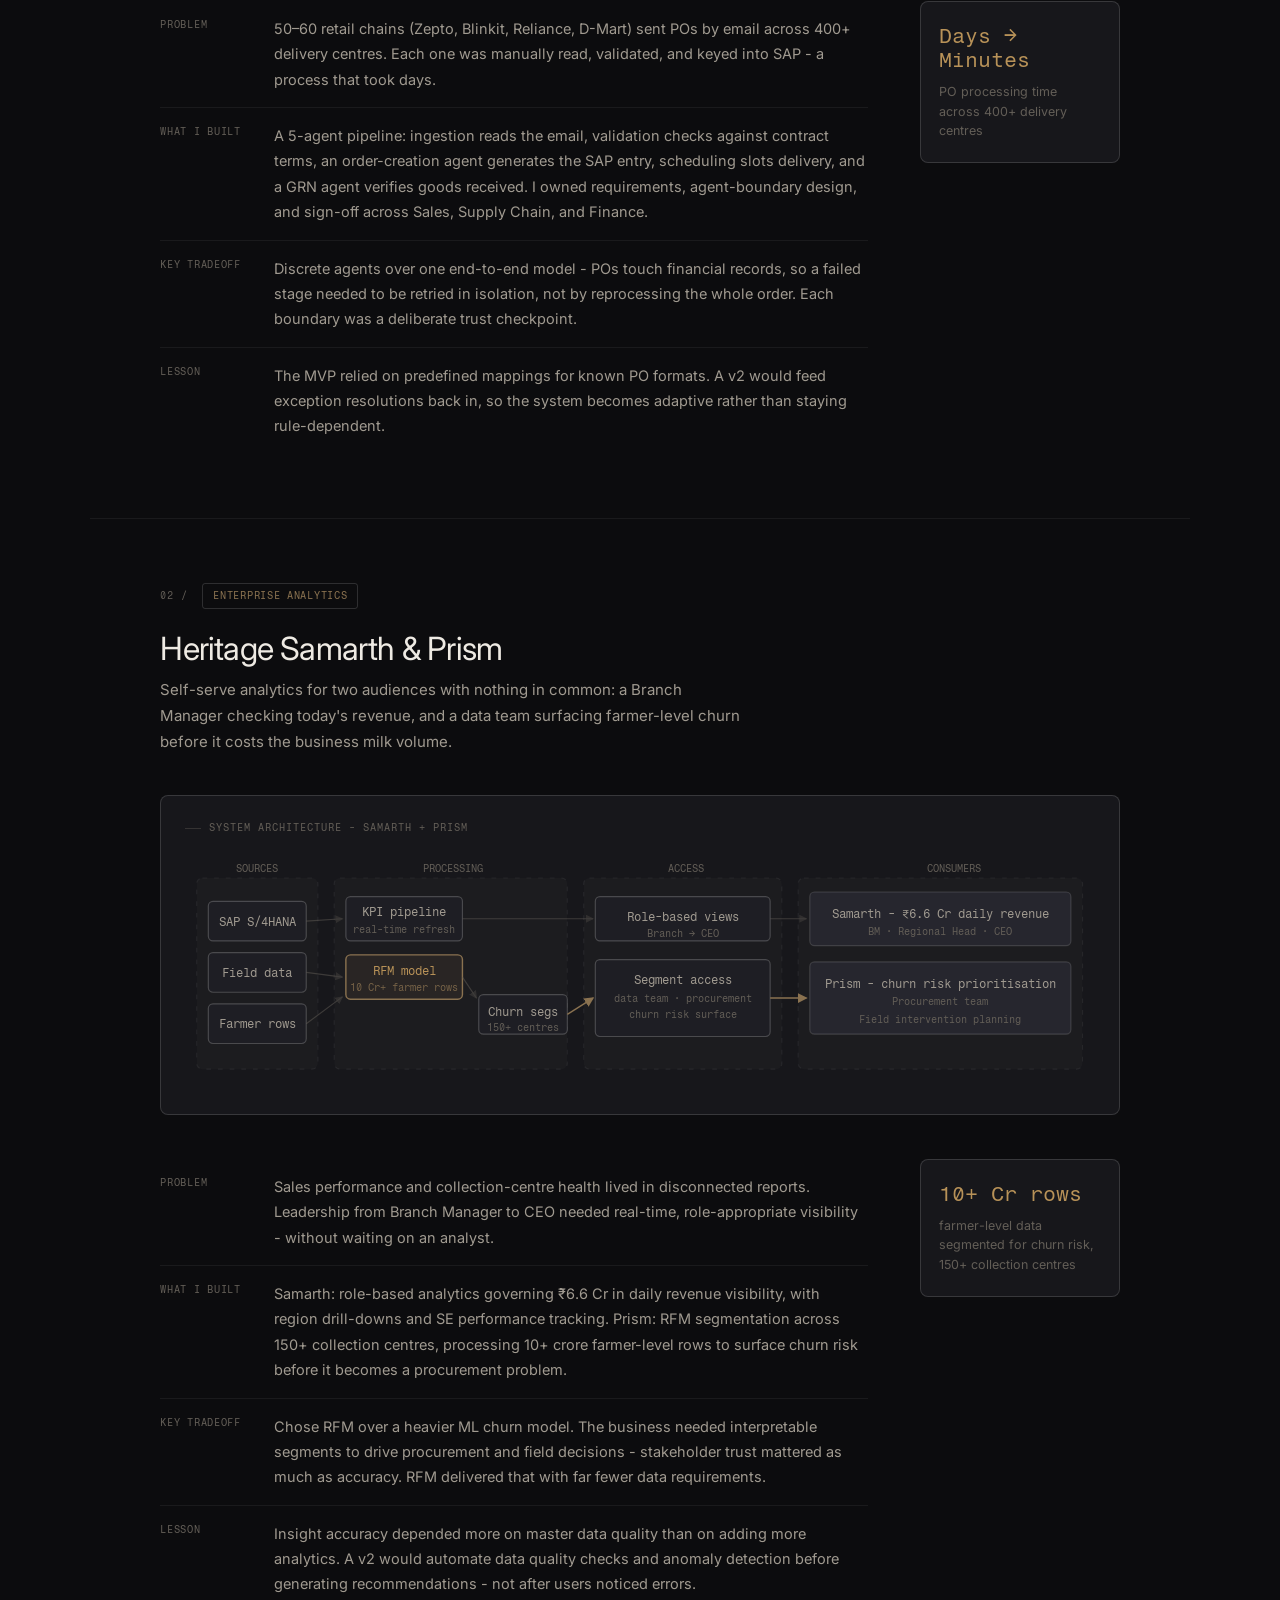
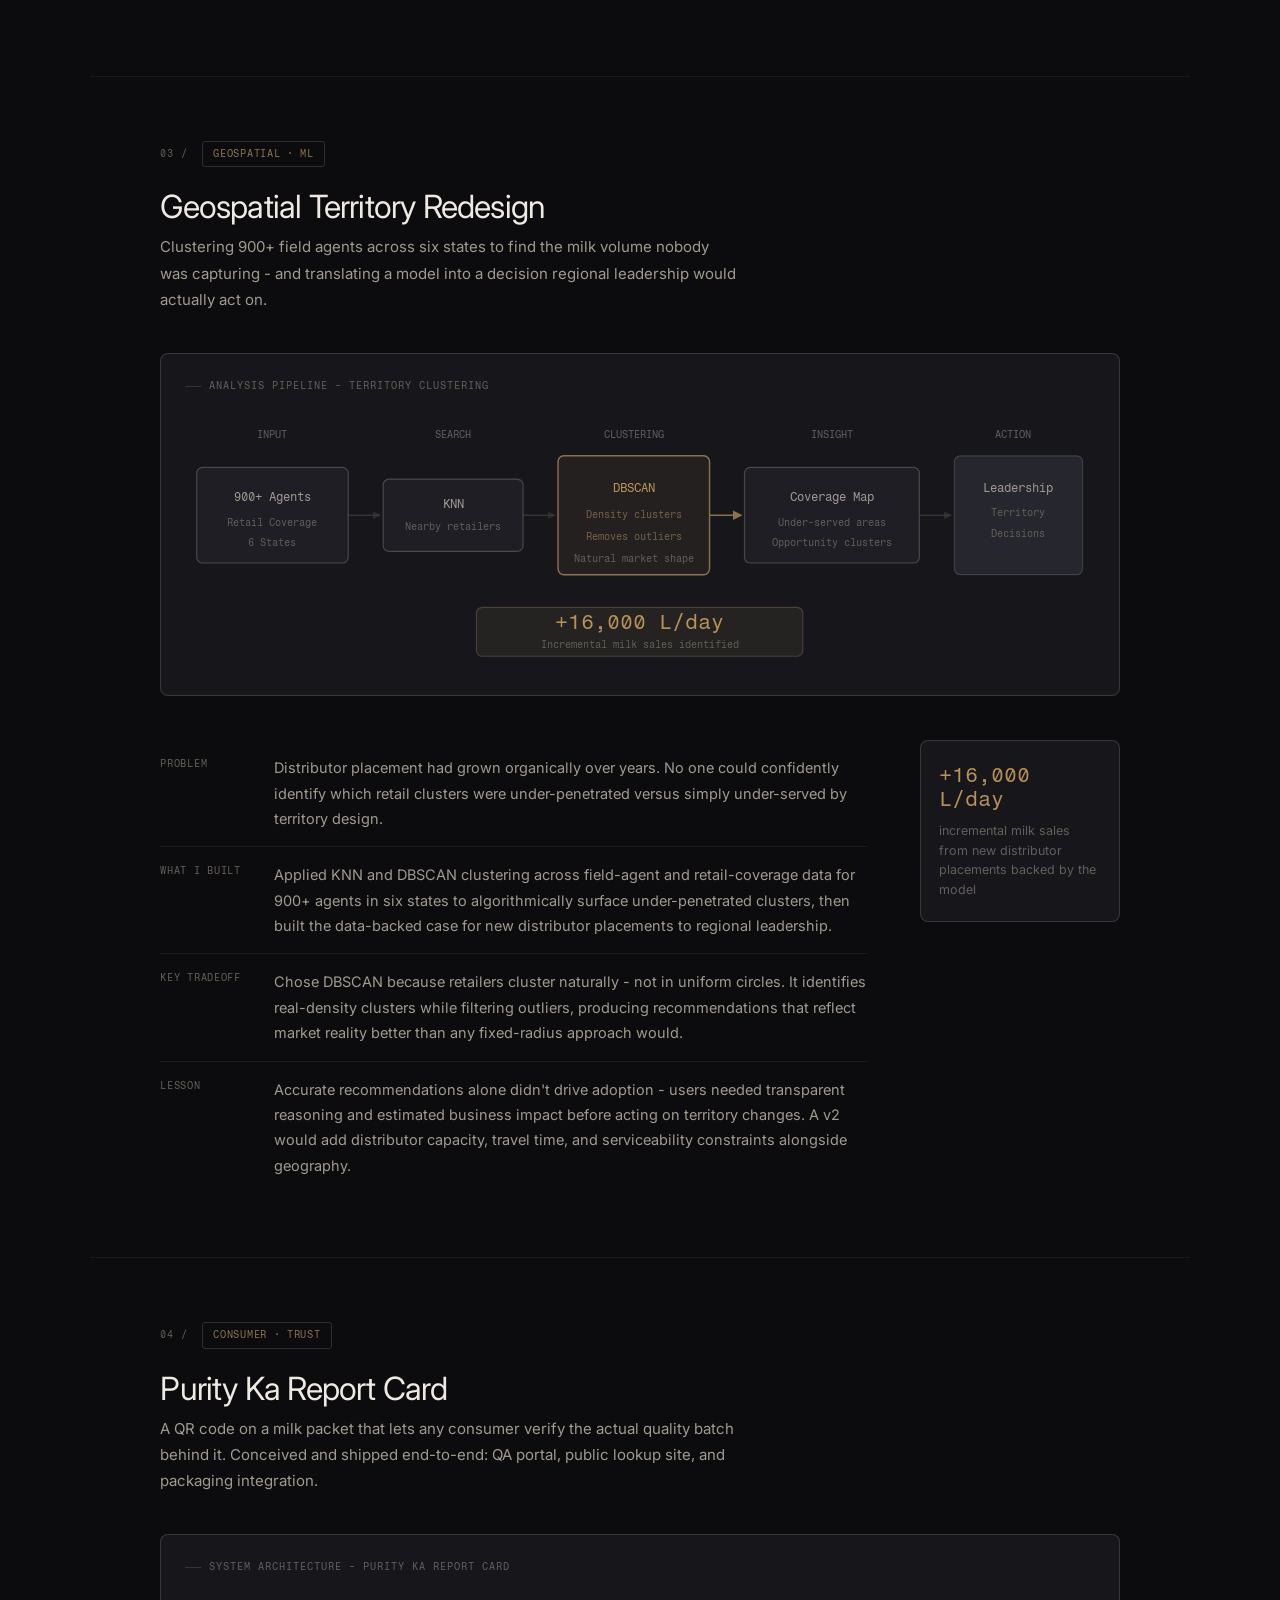
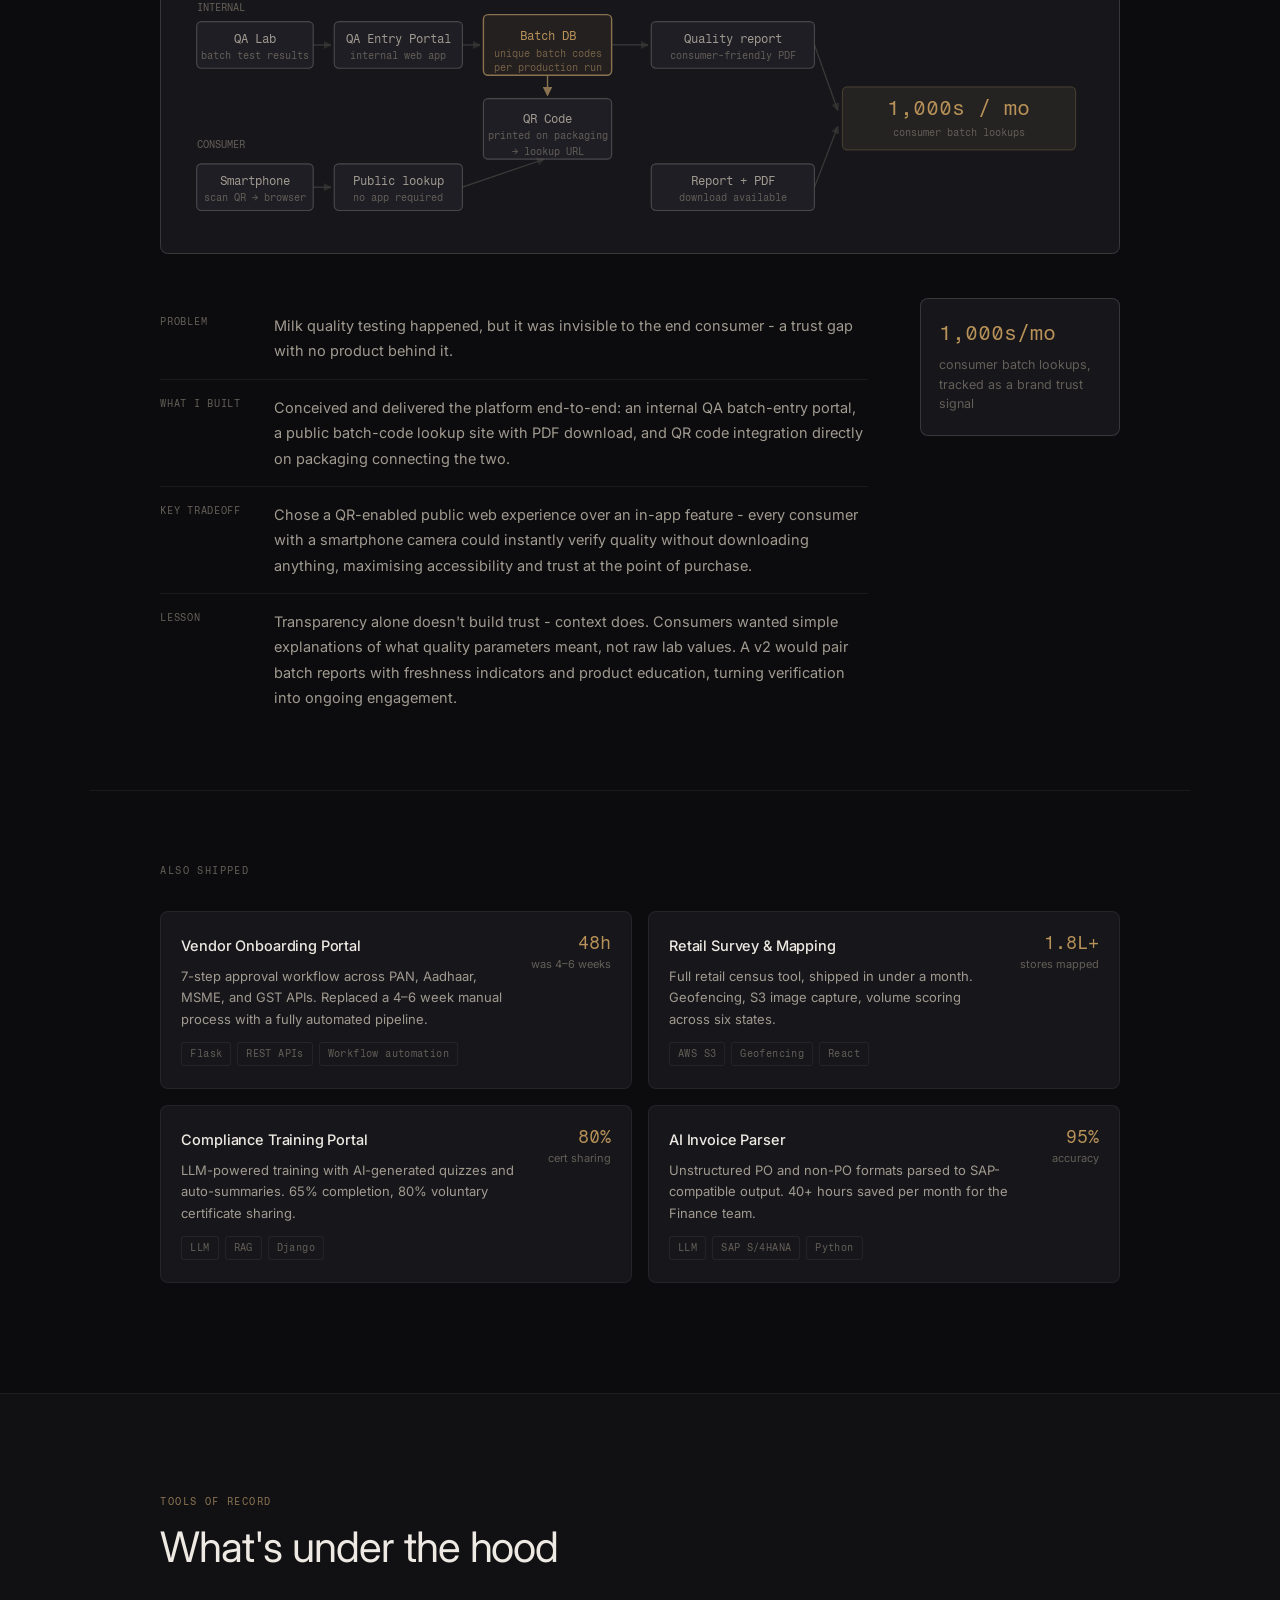
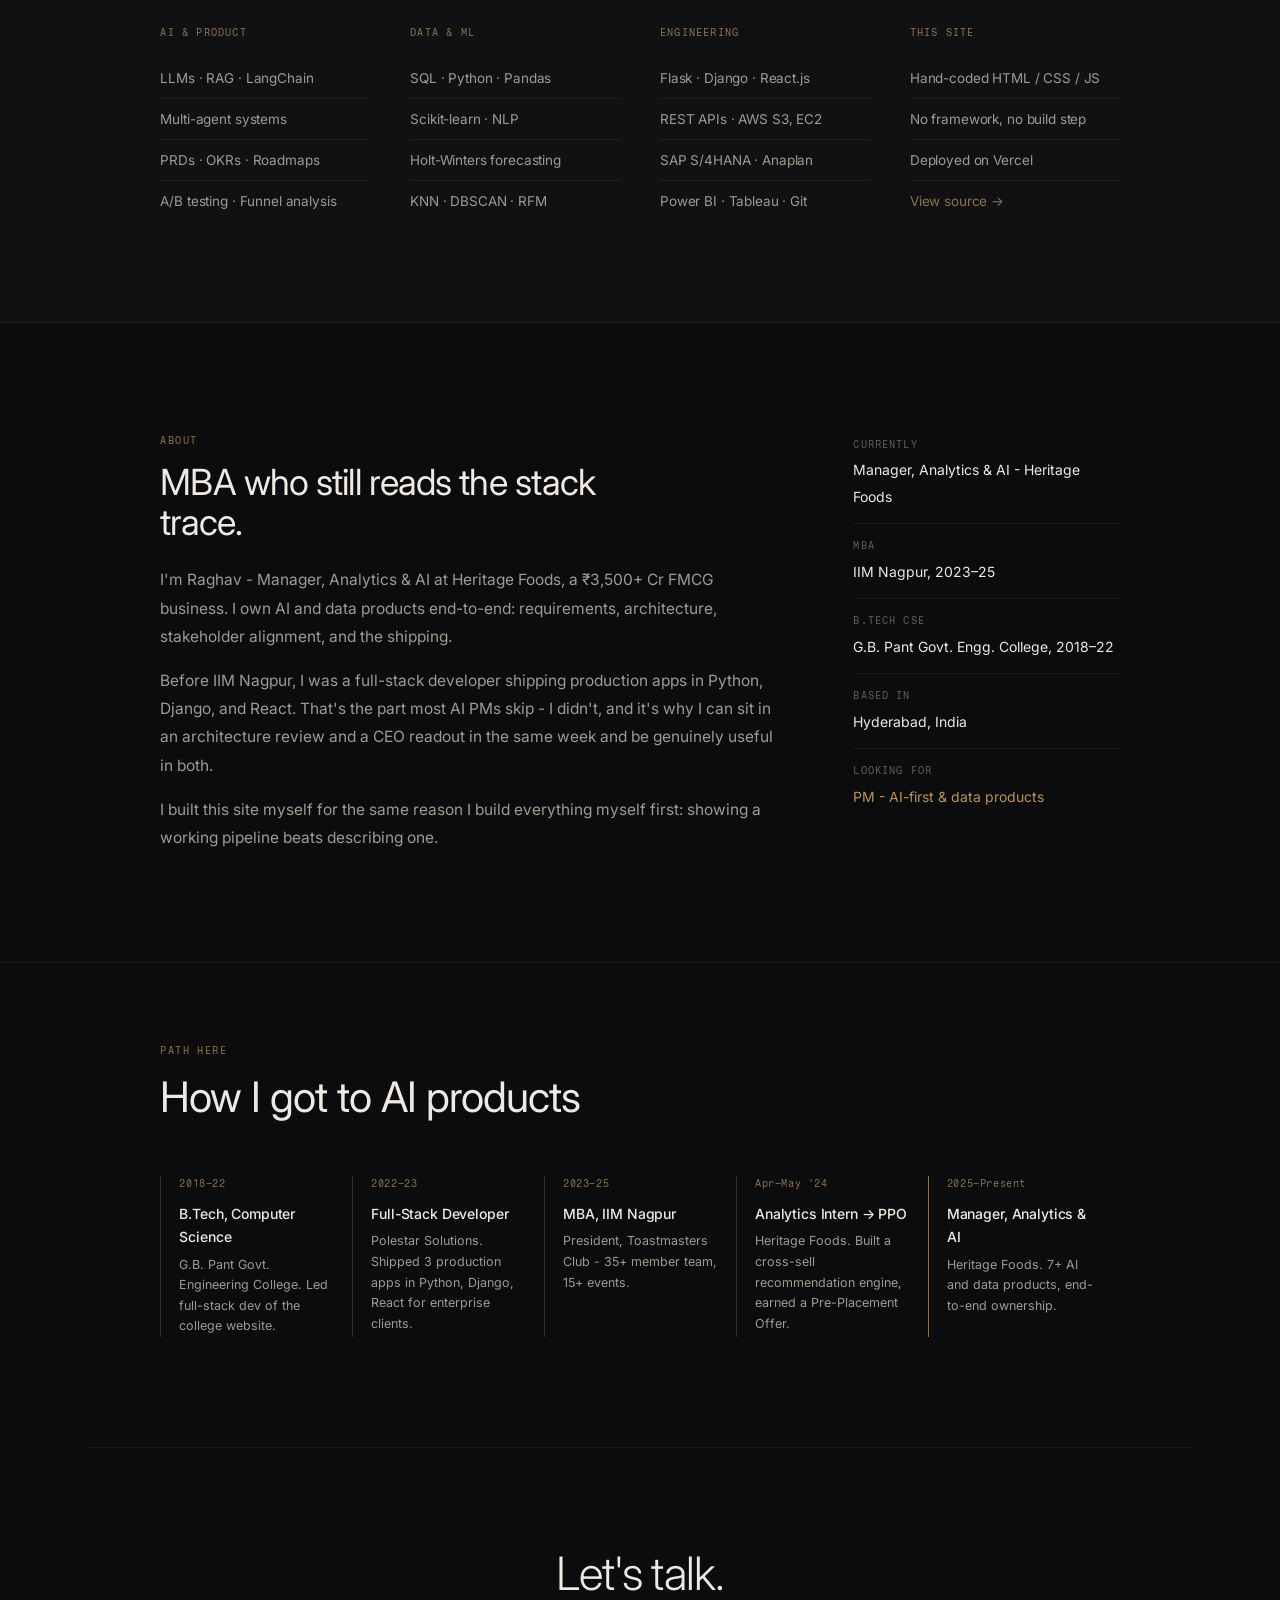
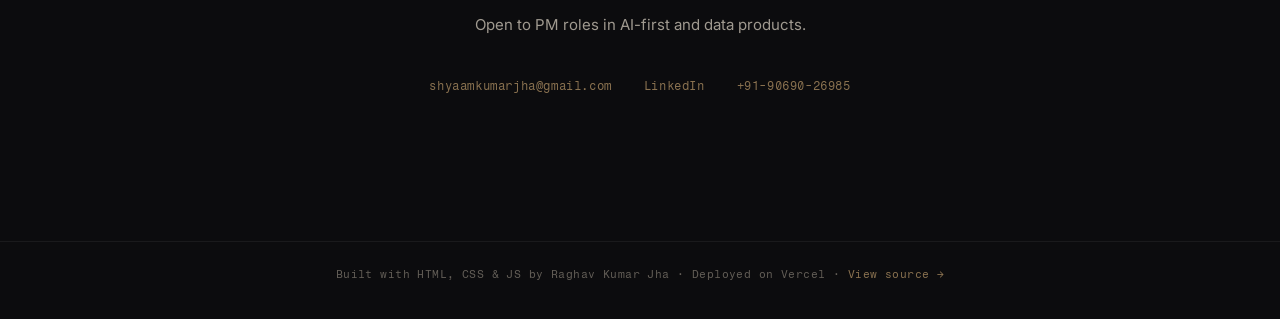
==== commit 823178c0: "adding project flow" ====
--- a/index.html
+++ b/index.html
@@ -3,38 +3,33 @@
 <head>
 <meta charset="UTF-8">
 <meta name="viewport" content="width=device-width, initial-scale=1.0">
-<title>Raghav Kumar Jha — AI Product Manager</title>
-<meta name="description" content="AI Product Manager and full-stack builder. Case studies in multi-agent automation, enterprise analytics, and data products.">
+<title>Raghav Kumar Jha - AI Product Manager</title>
+<meta name="description" content="AI Product Manager at Heritage Foods. 7+ AI and data products shipped end-to-end.">
 <link rel="preconnect" href="https://fonts.googleapis.com">
 <link rel="preconnect" href="https://fonts.gstatic.com" crossorigin>
-<link href="https://fonts.googleapis.com/css2?family=Fragment+Mono:ital@0;1&family=Source+Serif+4:opsz,wght@8..60,300;8..60,400;8..60,500;8..60,600;8..60,700&family=JetBrains+Mono:wght@400;500;600&display=swap" rel="stylesheet">
+<link href="https://fonts.googleapis.com/css2?family=Fragment+Mono:ital@0;1&family=Inter:wght@300;400;500&family=JetBrains+Mono:wght@400;500&display=swap" rel="stylesheet">
 <link rel="stylesheet" href="css/style.css">
 <script>
-  // Set theme before paint to avoid a light/dark flash on load
   (function(){
-    var saved = localStorage.getItem('theme');
-    var preferred = saved || (window.matchMedia('(prefers-color-scheme: dark)').matches ? 'dark' : 'light');
-    if(preferred === 'dark'){
-      document.documentElement.setAttribute('data-theme', 'dark');
-    }
+    var t = localStorage.getItem('theme');
+    if(t === 'light') document.documentElement.setAttribute('data-theme','light');
   })();
 </script>
 </head>
 <body>
 
-<!-- progress rail -->
 <div class="rail" aria-hidden="true"><div class="rail-fill" id="railFill"></div></div>
 
 <header class="topbar">
-  <a href="#top" class="topbar-mark">RKJ</a>
+  <a href="#top" class="topbar-mark">Raghav Kumar Jha</a>
   <nav class="topbar-nav">
-    <a href="#log">Log</a>
+    <a href="#cases">Work</a>
     <a href="#stack">Stack</a>
     <a href="#about">About</a>
     <a href="#contact">Contact</a>
   </nav>
   <div class="topbar-right">
-    <button class="theme-toggle" id="themeToggle" aria-label="Toggle dark mode" type="button">
+    <button class="theme-toggle" id="themeToggle" aria-label="Toggle theme" type="button">
       <svg class="icon-moon" viewBox="0 0 24 24"><path d="M21 12.79A9 9 0 1 1 11.21 3 7 7 0 0 0 21 12.79z" stroke-linecap="round" stroke-linejoin="round"/></svg>
       <svg class="icon-sun" viewBox="0 0 24 24"><circle cx="12" cy="12" r="4"/><path d="M12 2v2M12 20v2M4.93 4.93l1.41 1.41M17.66 17.66l1.41 1.41M2 12h2M20 12h2M6.34 17.66l-1.41 1.41M19.07 4.93l-1.41 1.41" stroke-linecap="round"/></svg>
     </button>
@@ -44,231 +39,756 @@
 
 <main id="top">
 
-  <!-- ===================== HERO ===================== -->
-  <section class="hero">
+<!-- ═══════════════════════════════ HERO ═══════════════════════════════ -->
+<section class="hero">
+  <div class="hero-noise" aria-hidden="true"></div>
+  <div class="hero-inner">
     <div class="hero-grid">
+
       <div class="hero-copy">
-        <p class="eyebrow">AI Product Manager — Hyderabad, India</p>
-        <h1 class="hero-title">I ship the<br>pipeline,<br><span class="accent">not the deck.</span></h1>
-        <p class="hero-sub">Manager, Analytics &amp; AI at Heritage Foods (₹3,500+ Cr FMCG). I've taken 7+ AI and data products from a blank requirements doc to production — architecture, agents, and adoption included.</p>
+        <div class="hero-eyebrow">
+          <span class="hero-eyebrow-dot"></span>
+          <span class="hero-eyebrow-text">Open to PM roles - Hyderabad, India</span>
+        </div>
+        <h1 class="hero-title">
+          AI Product Manager<br>
+          <span class="hl">who builds</span><br>
+          <strong>what he specifies.</strong>
+        </h1>
+        <div class="hero-rule"></div>
+        <p class="hero-sub">
+          Currently building AI products at Heritage Foods.
+          Full-stack engineering background - I own the requirement,
+          the architecture, and the outcome. Not just the brief.
+        </p>
         <div class="hero-actions">
-          <a href="#log" class="btn btn-primary">Read the case log</a>
+          <a href="#cases" class="btn btn-primary">See the work</a>
           <a href="mailto:shyaamkumarjha@gmail.com" class="btn btn-ghost">Get in touch</a>
         </div>
       </div>
 
-      <div class="hero-diagram" aria-hidden="true">
-        <svg viewBox="0 0 380 380" id="pipelineSvg">
-          <!-- edges drawn by JS-friendly static paths -->
-          <g class="edges">
-            <path class="edge" d="M70,70 L190,70" />
-            <path class="edge" d="M190,70 L190,190" />
-            <path class="edge" d="M190,190 L70,190" />
-            <path class="edge" d="M190,190 L310,190" />
-            <path class="edge" d="M190,70 L310,70" />
-            <path class="edge" d="M70,190 L70,310" />
-            <path class="edge" d="M310,190 L310,310" />
-            <path class="edge" d="M70,310 L190,310" />
-            <path class="edge" d="M190,310 L310,310" />
-          </g>
-          <g class="nodes">
-            <g class="node" data-label="ingest" transform="translate(70,70)"><circle r="9"/></g>
-            <g class="node node-core" data-label="route" transform="translate(190,70)"><circle r="11"/></g>
-            <g class="node" data-label="validate" transform="translate(310,70)"><circle r="9"/></g>
-            <g class="node node-core" data-label="process" transform="translate(190,190)"><circle r="13"/></g>
-            <g class="node" data-label="enrich" transform="translate(70,190)"><circle r="9"/></g>
-            <g class="node" data-label="forecast" transform="translate(310,190)"><circle r="9"/></g>
-            <g class="node" data-label="verify" transform="translate(70,310)"><circle r="9"/></g>
-            <g class="node node-core" data-label="ship" transform="translate(190,310)"><circle r="11"/></g>
-            <g class="node" data-label="adopt" transform="translate(310,310)"><circle r="9"/></g>
-          </g>
-        </svg>
-        <p class="diagram-caption">A simplified read of the PO automation pipeline — five agents, one outcome.</p>
-      </div>
-    </div>
-
-    <div class="hero-metrics">
-      <div class="metric"><span class="metric-num">7+</span><span class="metric-label">products shipped end‑to‑end</span></div>
-      <div class="metric"><span class="metric-num">₹6.6 Cr</span><span class="metric-label">daily revenue under dashboards I built</span></div>
-      <div class="metric"><span class="metric-num">1,80,000+</span><span class="metric-label">stores mapped by one platform</span></div>
-      <div class="metric"><span class="metric-num">95%</span><span class="metric-label">accuracy, AI invoice parser</span></div>
-    </div>
-  </section>
-
-  <!-- ===================== CASE LOG ===================== -->
-  <section class="log" id="log">
-    <div class="section-head">
-      <p class="eyebrow">Selected work</p>
-      <h2>The case log</h2>
-      <p class="section-sub">Four entries, pulled from seven-plus shipped. Each one is a real production system, not a prototype.</p>
-    </div>
-
-    <!-- ENTRY 01 -->
-    <article class="entry" id="entry-po">
-      <div class="entry-meta">
-        <span class="entry-id">LOG / 01</span>
-        <span class="entry-tag">Multi-agent automation</span>
-      </div>
-      <h3 class="entry-title">PO Automation Engine</h3>
-      <p class="entry-dek">A 5-agent pipeline that turns a vendor email into a verified delivery — no human re-typing in between.</p>
-
-      <div class="entry-body">
-        <div class="entry-readout">
-          <div class="readout-row"><span>Problem</span><p>50–60 modern retail chains — Zepto, Blinkit, Reliance, D-Mart — sent purchase orders by email across 400+ delivery centers. Every PO was manually read, validated, and keyed in, for days at a time, with entry errors baked into the process.</p></div>
-          <div class="readout-row"><span>What I built</span><p>Architected and shipped a 5-agent AI pipeline: ingestion reads the inbound email, a validation agent checks it against contract terms, an order-creation agent generates the order, a scheduling agent slots delivery, and a GRN agent verifies goods received — each a discrete, auditable step rather than one opaque model call.</p></div>
-          <div class="readout-row"><span>My role</span><p>Owned requirements, agent-boundary design, and stakeholder sign-off across Sales, Supply Chain, and Finance. Worked with engineering on pipeline architecture and failure handling for edge-case POs.</p></div>
-          <div class="readout-row"><span>Result</span><p>Processing time fell from days to minutes. Manual entry errors were eliminated at the point they used to happen — entry itself.</p></div>
-        </div>
-        <div class="entry-stat">
-          <span class="stat-num">Days → Minutes</span>
-          <span class="stat-label">PO processing time, 400+ delivery centers</span>
-        </div>
-      </div>
-    </article>
-
-    <!-- ENTRY 02 -->
-    <article class="entry" id="entry-samarth">
-      <div class="entry-meta">
-        <span class="entry-id">LOG / 02</span>
-        <span class="entry-tag">Enterprise analytics</span>
-      </div>
-      <h3 class="entry-title">Heritage Samarth &amp; Prism</h3>
-      <p class="entry-dek">Self-serve analytics for two very different audiences: a Branch Manager checking today's numbers, and a data team chasing farmer-level churn.</p>
-
-      <div class="entry-body">
-        <div class="entry-readout">
-          <div class="readout-row"><span>Problem</span><p>Sales performance and collection-center health lived in disconnected reports. Leadership from Branch Manager to CEO needed real-time, role-appropriate visibility without waiting on an analyst.</p></div>
-          <div class="readout-row"><span>What I built</span><p>Samarth: a role-based analytics platform tracking real-time sales KPIs and SE performance with region drill-downs, governing ₹6.6 Cr in daily revenue visibility. Prism: applies RFM segmentation across 150+ collection centers, processing 10+ crore farmer-level rows to surface churn risk before it becomes a problem.</p></div>
-          <div class="readout-row"><span>My role</span><p>Defined the KPI taxonomy and role-based access model, prioritized the RFM segmentation approach with the data science team, and drove adoption across branch-to-CEO user tiers.</p></div>
-          <div class="readout-row"><span>Result</span><p>Self-serve visibility replaced manual reporting for revenue tracking and churn risk — the explicit pattern Flipkart's own JD describes wanting more of.</p></div>
-        </div>
-        <div class="entry-stat">
-          <span class="stat-num">10+ Cr rows</span>
-          <span class="stat-label">farmer-level data, segmented for churn risk</span>
-        </div>
-      </div>
-    </article>
-
-    <!-- ENTRY 03 -->
-    <article class="entry" id="entry-geo">
-      <div class="entry-meta">
-        <span class="entry-id">LOG / 03</span>
-        <span class="entry-tag">Geospatial / ML</span>
-      </div>
-      <h3 class="entry-title">Geospatial Territory Redesign</h3>
-      <p class="entry-dek">Clustering 900+ field agents across six states to find the milk volume nobody was capturing.</p>
-
-      <div class="entry-body">
-        <div class="entry-readout">
-          <div class="readout-row"><span>Problem</span><p>Distributor placement had grown organically over years. Nobody could say with confidence which retail clusters were under-penetrated versus simply under-served by territory design.</p></div>
-          <div class="readout-row"><span>What I built</span><p>Applied KNN and DBSCAN clustering across field-agent and retail-coverage data spanning 900+ agents in six states to algorithmically surface under-penetrated clusters, then used that analysis to recommend new distributor placements.</p></div>
-          <div class="readout-row"><span>My role</span><p>Framed the business question as a clustering problem, ran the analysis, and presented the data-backed case to regional leadership — the part that actually decides whether a model becomes a decision.</p></div>
-          <div class="readout-row"><span>Result</span><p>16,000 litres per day in incremental milk sales unlocked through new distributor placement, backed by a model leadership could see and question.</p></div>
-        </div>
-        <div class="entry-stat">
-          <span class="stat-num">16,000 L/day</span>
-          <span class="stat-label">incremental sales from re-territorying</span>
-        </div>
-      </div>
-    </article>
-
-    <!-- ENTRY 04 -->
-    <article class="entry" id="entry-purity">
-      <div class="entry-meta">
-        <span class="entry-id">LOG / 04</span>
-        <span class="entry-tag">Consumer-facing trust</span>
-      </div>
-      <h3 class="entry-title">Purity Ka Report Card</h3>
-      <p class="entry-dek">A QR code on a milk packet that lets any consumer look up the actual quality batch behind it.</p>
-
-      <div class="entry-body">
-        <div class="entry-readout">
-          <div class="readout-row"><span>Problem</span><p>Milk quality testing happened, but it was invisible to the end consumer — a trust gap with no product behind it.</p></div>
-          <div class="readout-row"><span>What I built</span><p>Conceived and delivered the platform end-to-end: an internal QA batch-entry portal, a public batch-code lookup site with PDF download, and QR code integration directly on packaging connecting the two.</p></div>
-          <div class="readout-row"><span>My role</span><p>Owned the product end-to-end — from the original concept through QA workflow design, public-facing UX, and the packaging integration handoff with operations.</p></div>
-          <div class="readout-row"><span>Result</span><p>Scaled to thousands of monthly lookups, with measurable consumer trust signals tracked directly by the brand team.</p></div>
-        </div>
-        <div class="entry-stat">
-          <span class="stat-num">1000s/mo</span>
-          <span class="stat-label">consumer batch lookups</span>
-        </div>
-      </div>
-    </article>
-
-  </section>
-
-  <!-- ===================== MORE SHIPPED (compact strip) ===================== -->
-  <section class="strip">
-    <p class="strip-label">Also shipped</p>
-    <div class="strip-grid">
-      <div class="strip-item"><h4>Vendor Onboarding Portal</h4><p>7-step approval workflow across PAN, Aadhaar, MSME, GST APIs. 4–6 weeks → under 48 hours, 200+ vendors/year.</p></div>
-      <div class="strip-item"><h4>Retail Survey &amp; Mapping</h4><p>Full retail census tool, shipped in under a month. 1,80,000+ stores, geofencing, S3 image capture, volume scoring.</p></div>
-      <div class="strip-item"><h4>Compliance Training Portal</h4><p>LLM-powered training with AI-generated quizzes and auto-summaries. 65% completion, 80% voluntary certificate sharing.</p></div>
-      <div class="strip-item"><h4>AI Invoice Parser</h4><p>Unstructured PO/non-PO formats → SAP-compatible output at 95% accuracy. 40+ hours/month saved for Finance.</p></div>
-    </div>
-  </section>
-
-  <!-- ===================== STACK ===================== -->
-  <section class="stack-section" id="stack">
-    <div class="section-head">
-      <p class="eyebrow">Tools of record</p>
-      <h2>What's under the hood</h2>
-    </div>
-    <div class="stack-grid">
-      <div class="stack-col">
-        <h4>AI &amp; Product</h4>
-        <ul><li>LLMs · RAG · LangChain</li><li>Multi-agent systems</li><li>PRDs · OKRs · Roadmaps</li><li>A/B testing · Funnel analysis</li></ul>
-      </div>
-      <div class="stack-col">
-        <h4>Data &amp; ML</h4>
-        <ul><li>SQL · Python · Pandas</li><li>Scikit-learn · NLP</li><li>Holt-Winters forecasting</li><li>KNN · DBSCAN · RFM</li></ul>
-      </div>
-      <div class="stack-col">
-        <h4>Engineering</h4>
-        <ul><li>Flask · Django · React.js</li><li>REST APIs · AWS (S3, EC2)</li><li>SAP S/4HANA · Anaplan</li><li>Power BI · Tableau · Git</li></ul>
-      </div>
-      <div class="stack-col">
-        <h4>This site</h4>
-        <ul><li>Hand-coded HTML/CSS/JS</li><li>No framework, no build step</li><li>Deployed on Vercel</li><li><a href="https://github.com/" target="_blank" rel="noopener" id="repoLink">View source →</a></li></ul>
-      </div>
-    </div>
-  </section>
-
-  <!-- ===================== ABOUT ===================== -->
-  <section class="about" id="about">
-    <div class="about-grid">
-      <div class="about-copy">
-        <p class="eyebrow">About</p>
-        <h2>MBA, but I still read the stack trace.</h2>
-        <p>I'm Raghav — currently Manager, Analytics &amp; AI at Heritage Foods, a ₹3,500+ Cr FMCG business, where I own AI and data products end-to-end: requirements, architecture, stakeholder alignment, and the part that actually ships.</p>
-        <p>Before the MBA at IIM Nagpur, I was a full-stack developer shipping production apps in Python, Django, and React. That's the part most AI PMs skip — I didn't, and it's why I can sit in an architecture review and a CEO readout in the same week and be useful in both.</p>
-        <p>I built this site myself for the same reason I build everything myself first: I'd rather show the working pipeline than describe it.</p>
-      </div>
-      <div class="about-facts">
-        <div class="fact"><span>MBA</span><p>IIM Nagpur, 2023–25</p></div>
-        <div class="fact"><span>B.Tech CSE</span><p>G.B. Pant Govt. Engineering College, 2018–22</p></div>
-        <div class="fact"><span>Based in</span><p>Hyderabad, India</p></div>
-      </div>
-    </div>
-  </section>
-
-  <!-- ===================== CONTACT ===================== -->
-  <section class="contact" id="contact">
-    <h2>Let's talk pipelines.</h2>
-    <p>Open to Senior PM roles in AI-first data products.</p>
-    <div class="contact-links">
-      <a href="mailto:shyaamkumarjha@gmail.com">shyaamkumarjha@gmail.com</a>
-      <a href="https://linkedin.com/in/raghav-kumar-jha" target="_blank" rel="noopener">linkedin.com/in/raghav-kumar-jha</a>
-      <a href="tel:+919069026985">+91-90690-26985</a>
-    </div>
-  </section>
+      <div class="hero-panel">
+        <div class="hp-header">
+          <span class="hp-header-dot"></span>
+          <span>Impact at a glance</span>
+        </div>
+        <div class="hp-row">
+          <div class="hp-num">7+</div>
+          <div class="hp-label">AI &amp; data products shipped - blank doc to production</div>
+        </div>
+        <div class="hp-row">
+          <div class="hp-num">₹6.6 Cr</div>
+          <div class="hp-label">daily revenue under dashboards I own</div>
+        </div>
+        <div class="hp-row">
+          <div class="hp-num">+16,000 L</div>
+          <div class="hp-label">incremental milk/day from ML-backed territory redesign</div>
+        </div>
+        <div class="hp-row">
+          <div class="hp-num">95%</div>
+          <div class="hp-label">accuracy, AI invoice parser shipped for Finance</div>
+        </div>
+      </div>
+
+    </div>
+  </div>
+</section>
+
+<!-- ═══════════════════════════════ CASES ═══════════════════════════════ -->
+<section class="cases" id="cases">
+  <div class="cases-head reveal">
+    <span class="sec-eyebrow">Selected work</span>
+    <h2 class="sec-title">Four systems. All in production.</h2>
+    <p class="sec-sub">Each started as a blank requirements doc and ended as something real people rely on daily.</p>
+  </div>
+
+  <!-- ── CASE 01 ── -->
+  <article class="case reveal" id="case-po">
+    <div class="case-meta">
+      <span class="case-idx">01 /</span>
+      <span class="case-tag">Multi-agent automation</span>
+    </div>
+    <h3 class="case-title">PO Automation Engine</h3>
+    <p class="case-dek">A 5-agent pipeline that turns a vendor email into a verified delivery - no human re-keying in between. Built for 50–60 retail chains across 400+ delivery centres.</p>
+
+    <div class="arch">
+      <div class="arch-eyebrow">System architecture - PO Automation Engine</div>
+      <svg class="arch-svg" viewBox="0 0 780 196" xmlns="http://www.w3.org/2000/svg">
+        <defs>
+          <marker id="a1" markerWidth="7" markerHeight="7" refX="6" refY="3.5" orient="auto">
+            <polygon points="0 0, 7 3.5, 0 7" fill="#635E57" opacity="0.6"/>
+          </marker>
+          <marker id="a1h" markerWidth="7" markerHeight="7" refX="6" refY="3.5" orient="auto">
+            <polygon points="0 0, 7 3.5, 0 7" fill="#8A7250"/>
+          </marker>
+        </defs>
+
+        <!-- zone labels -->
+        <text x="68" y="13" class="ls" text-anchor="middle">INPUT</text>
+        <text x="390" y="13" class="ls" text-anchor="middle">AGENTS</text>
+        <text x="712" y="13" class="ls" text-anchor="middle">OUTPUT</text>
+
+        <!-- zone backgrounds -->
+        <rect x="10" y="18" width="116" height="148" rx="5" class="zone"/>
+        <rect x="140" y="18" width="498" height="148" rx="5" class="zone"/>
+        <rect x="654" y="18" width="116" height="148" rx="5" class="zone"/>
+
+        <!-- input -->
+        <rect x="22" y="68" width="92" height="48" rx="4" class="n"/>
+        <text x="68" y="89" class="lb" text-anchor="middle">Vendor email</text>
+        <text x="68" y="104" class="ls" text-anchor="middle">50–60 chains</text>
+
+        <!-- agent 1 -->
+        <rect x="152" y="72" width="82" height="40" rx="4" class="n"/>
+        <text x="193" y="89" class="lb" text-anchor="middle">Ingestion</text>
+        <text x="193" y="102" class="ls" text-anchor="middle">parse + extract</text>
+
+        <!-- agent 2 -->
+        <rect x="246" y="72" width="82" height="40" rx="4" class="n"/>
+        <text x="287" y="89" class="lb" text-anchor="middle">Validation</text>
+        <text x="287" y="102" class="ls" text-anchor="middle">contract check</text>
+
+        <!-- agent 3 - core, highlighted -->
+        <rect x="342" y="60" width="96" height="64" rx="4" class="nh"/>
+        <text x="390" y="85" class="lh" text-anchor="middle">Order</text>
+        <text x="390" y="100" class="lh" text-anchor="middle">Creation</text>
+        <text x="390" y="114" class="lsg" text-anchor="middle">→ SAP S/4HANA</text>
+
+        <!-- agent 4 -->
+        <rect x="452" y="72" width="82" height="40" rx="4" class="n"/>
+        <text x="493" y="89" class="lb" text-anchor="middle">Scheduling</text>
+        <text x="493" y="102" class="ls" text-anchor="middle">delivery slot</text>
+
+        <!-- agent 5 -->
+        <rect x="548" y="72" width="82" height="40" rx="4" class="n"/>
+        <text x="589" y="89" class="lb" text-anchor="middle">GRN Verify</text>
+        <text x="589" y="102" class="ls" text-anchor="middle">goods receipt</text>
+
+        <!-- output -->
+        <rect x="666" y="68" width="92" height="48" rx="4" class="nl"/>
+        <text x="712" y="89" class="lb" text-anchor="middle">Verified</text>
+        <text x="712" y="104" class="lb" text-anchor="middle">Delivery</text>
+
+        <!-- arrows -->
+        <line x1="114" y1="92" x2="149" y2="92" class="edge" marker-end="url(#a1)"/>
+        <line x1="234" y1="92" x2="244" y2="92" class="edge" marker-end="url(#a1)"/>
+        <line x1="328" y1="92" x2="340" y2="92" class="edge" marker-end="url(#a1)"/>
+        <line x1="438" y1="92" x2="450" y2="92" class="edgeh" marker-end="url(#a1h)"/>
+        <line x1="534" y1="92" x2="546" y2="92" class="edge" marker-end="url(#a1)"/>
+        <line x1="630" y1="92" x2="663" y2="92" class="edge" marker-end="url(#a1)"/>
+
+        <!-- retry arc -->
+        <path d="M342,136 Q287,158 287,114" stroke="#635E57" stroke-width="0.8" fill="none" stroke-dasharray="3 4" opacity="0.5" marker-end="url(#a1)"/>
+        <text x="260" y="170" class="ls">isolated retry on stage failure</text>
+      </svg>
+    </div>
+
+    <div class="case-body">
+      <div class="readout">
+        <div class="rr"><span class="rr-k">Problem</span><p class="rr-v">50–60 retail chains (Zepto, Blinkit, Reliance, D-Mart) sent POs by email across 400+ delivery centres. Each one was manually read, validated, and keyed into SAP - a process that took days.</p></div>
+        <div class="rr"><span class="rr-k">What I built</span><p class="rr-v">A 5-agent pipeline: ingestion reads the email, validation checks against contract terms, an order-creation agent generates the SAP entry, scheduling slots delivery, and a GRN agent verifies goods received. I owned requirements, agent-boundary design, and sign-off across Sales, Supply Chain, and Finance.</p></div>
+        <div class="rr"><span class="rr-k">Key tradeoff</span><p class="rr-v">Discrete agents over one end-to-end model - POs touch financial records, so a failed stage needed to be retried in isolation, not by reprocessing the whole order. Each boundary was a deliberate trust checkpoint.</p></div>
+        <div class="rr"><span class="rr-k">Lesson</span><p class="rr-v">The MVP relied on predefined mappings for known PO formats. A v2 would feed exception resolutions back in, so the system becomes adaptive rather than staying rule-dependent.</p></div>
+      </div>
+      <div class="case-kpi">
+        <div class="kpi-n">Days → Minutes</div>
+        <p class="kpi-l">PO processing time across 400+ delivery centres</p>
+      </div>
+    </div>
+  </article>
+
+  <!-- ── CASE 02 ── -->
+  <article class="case reveal" id="case-samarth">
+    <div class="case-meta">
+      <span class="case-idx">02 /</span>
+      <span class="case-tag">Enterprise analytics</span>
+    </div>
+    <h3 class="case-title">Heritage Samarth &amp; Prism</h3>
+    <p class="case-dek">Self-serve analytics for two audiences with nothing in common: a Branch Manager checking today's revenue, and a data team surfacing farmer-level churn before it costs the business milk volume.</p>
+
+    <div class="arch">
+      <div class="arch-eyebrow">System architecture - Samarth + Prism</div>
+      <svg class="arch-svg" viewBox="0 0 780 200" xmlns="http://www.w3.org/2000/svg">
+        <defs>
+          <marker id="a2" markerWidth="7" markerHeight="7" refX="6" refY="3.5" orient="auto">
+            <polygon points="0 0, 7 3.5, 0 7" fill="#635E57" opacity="0.6"/>
+          </marker>
+          <marker id="a2h" markerWidth="7" markerHeight="7" refX="6" refY="3.5" orient="auto">
+            <polygon points="0 0, 7 3.5, 0 7" fill="#8A7250"/>
+          </marker>
+        </defs>
+
+        <!-- zone labels -->
+        <text x="62" y="13" class="ls" text-anchor="middle">SOURCES</text>
+        <text x="230" y="13" class="ls" text-anchor="middle">PROCESSING</text>
+        <text x="430" y="13" class="ls" text-anchor="middle">ACCESS</text>
+        <text x="660" y="13" class="ls" text-anchor="middle">CONSUMERS</text>
+
+        <!-- zones -->
+        <rect x="10" y="18" width="104" height="164" rx="5" class="zone"/>
+        <rect x="128" y="18" width="200" height="164" rx="5" class="zone"/>
+        <rect x="342" y="18" width="170" height="164" rx="5" class="zone"/>
+        <rect x="526" y="18" width="244" height="164" rx="5" class="zone"/>
+
+        <!-- sources -->
+        <rect x="20" y="38" width="84" height="34" rx="4" class="n"/>
+        <text x="62" y="59" class="lb" text-anchor="middle">SAP S/4HANA</text>
+        <rect x="20" y="82" width="84" height="34" rx="4" class="n"/>
+        <text x="62" y="103" class="lb" text-anchor="middle">Field data</text>
+        <rect x="20" y="126" width="84" height="34" rx="4" class="n"/>
+        <text x="62" y="147" class="lb" text-anchor="middle">Farmer rows</text>
+
+        <!-- samarth pipeline -->
+        <rect x="138" y="34" width="100" height="38" rx="4" class="n"/>
+        <text x="188" y="51" class="lb" text-anchor="middle">KPI pipeline</text>
+        <text x="188" y="65" class="ls" text-anchor="middle">real-time refresh</text>
+
+        <!-- prism pipeline -->
+        <rect x="138" y="84" width="100" height="38" rx="4" class="nh"/>
+        <text x="188" y="101" class="lh" text-anchor="middle">RFM model</text>
+        <text x="188" y="115" class="lsg" text-anchor="middle">10 Cr+ farmer rows</text>
+
+        <!-- churn seg -->
+        <rect x="252" y="118" width="76" height="34" rx="4" class="n"/>
+        <text x="290" y="136" class="lb" text-anchor="middle">Churn segs</text>
+        <text x="290" y="149" class="ls" text-anchor="middle">150+ centres</text>
+
+        <!-- access layer -->
+        <rect x="352" y="34" width="150" height="38" rx="4" class="n"/>
+        <text x="427" y="55" class="lb" text-anchor="middle">Role-based views</text>
+        <text x="427" y="69" class="ls" text-anchor="middle">Branch → CEO</text>
+
+        <rect x="352" y="88" width="150" height="66" rx="4" class="n"/>
+        <text x="427" y="109" class="lb" text-anchor="middle">Segment access</text>
+        <text x="427" y="124" class="ls" text-anchor="middle">data team · procurement</text>
+        <text x="427" y="138" class="ls" text-anchor="middle">churn risk surface</text>
+
+        <!-- consumers -->
+        <rect x="536" y="30" width="224" height="46" rx="4" class="nl"/>
+        <text x="648" y="52" class="lb" text-anchor="middle">Samarth - ₹6.6 Cr daily revenue</text>
+        <text x="648" y="67" class="ls" text-anchor="middle">BM · Regional Head · CEO</text>
+
+        <rect x="536" y="90" width="224" height="62" rx="4" class="nl"/>
+        <text x="648" y="112" class="lb" text-anchor="middle">Prism - churn risk prioritisation</text>
+        <text x="648" y="127" class="ls" text-anchor="middle">Procurement team</text>
+        <text x="648" y="142" class="ls" text-anchor="middle">Field intervention planning</text>
+
+        <!-- arrows -->
+        <line x1="104" y1="55" x2="135" y2="53" class="edge" marker-end="url(#a2)"/>
+        <line x1="104" y1="99" x2="135" y2="103" class="edge" marker-end="url(#a2)"/>
+        <line x1="104" y1="143" x2="135" y2="120" class="edge" marker-end="url(#a2)"/>
+        <line x1="238" y1="53" x2="350" y2="53" class="edge" marker-end="url(#a2)"/>
+        <line x1="238" y1="103" x2="250" y2="121" class="edge" marker-end="url(#a2)"/>
+        <line x1="328" y1="135" x2="350" y2="121" class="edgeh" marker-end="url(#a2h)"/>
+        <line x1="502" y1="53" x2="533" y2="53" class="edge" marker-end="url(#a2)"/>
+        <line x1="502" y1="121" x2="533" y2="121" class="edgeh" marker-end="url(#a2h)"/>
+      </svg>
+    </div>
+
+    <div class="case-body">
+      <div class="readout">
+        <div class="rr"><span class="rr-k">Problem</span><p class="rr-v">Sales performance and collection-centre health lived in disconnected reports. Leadership from Branch Manager to CEO needed real-time, role-appropriate visibility - without waiting on an analyst.</p></div>
+        <div class="rr"><span class="rr-k">What I built</span><p class="rr-v">Samarth: role-based analytics governing ₹6.6 Cr in daily revenue visibility, with region drill-downs and SE performance tracking. Prism: RFM segmentation across 150+ collection centres, processing 10+ crore farmer-level rows to surface churn risk before it becomes a procurement problem.</p></div>
+        <div class="rr"><span class="rr-k">Key tradeoff</span><p class="rr-v">Chose RFM over a heavier ML churn model. The business needed interpretable segments to drive procurement and field decisions - stakeholder trust mattered as much as accuracy. RFM delivered that with far fewer data requirements.</p></div>
+        <div class="rr"><span class="rr-k">Lesson</span><p class="rr-v">Insight accuracy depended more on master data quality than on adding more analytics. A v2 would automate data quality checks and anomaly detection before generating recommendations - not after users noticed errors.</p></div>
+      </div>
+      <div class="case-kpi">
+        <div class="kpi-n">10+ Cr rows</div>
+        <p class="kpi-l">farmer-level data segmented for churn risk, 150+ collection centres</p>
+      </div>
+    </div>
+  </article>
+
+  <!-- ── CASE 03 ── -->
+  <article class="case reveal" id="case-geo">
+    <div class="case-meta">
+      <span class="case-idx">03 /</span>
+      <span class="case-tag">Geospatial · ML</span>
+    </div>
+    <h3 class="case-title">Geospatial Territory Redesign</h3>
+    <p class="case-dek">Clustering 900+ field agents across six states to find the milk volume nobody was capturing - and translating a model into a decision regional leadership would actually act on.</p>
+
+    <div class="arch">
+      <div class="arch-eyebrow">Analysis pipeline - territory clustering</div>
+      <svg class="arch-svg" viewBox="0 0 780 220" xmlns="http://www.w3.org/2000/svg">
+
+  <defs>
+    <marker id="a3" markerWidth="7" markerHeight="7" refX="6" refY="3.5" orient="auto">
+      <polygon points="0 0,7 3.5,0 7" fill="#635E57" opacity=".6"/>
+    </marker>
+    <marker id="a3h" markerWidth="7" markerHeight="7" refX="6" refY="3.5" orient="auto">
+      <polygon points="0 0,7 3.5,0 7" fill="#8A7250"/>
+    </marker>
+  </defs>
+
+  <!-- STEP LABELS -->
+  <text x="75" y="20" class="ls" text-anchor="middle">INPUT</text>
+  <text x="230" y="20" class="ls" text-anchor="middle">SEARCH</text>
+  <text x="385" y="20" class="ls" text-anchor="middle">CLUSTERING</text>
+  <text x="555" y="20" class="ls" text-anchor="middle">INSIGHT</text>
+  <text x="710" y="20" class="ls" text-anchor="middle">ACTION</text>
+
+  <!-- INPUT -->
+  <rect x="10" y="45" width="130" height="82" rx="5" class="n"/>
+
+  <text x="75" y="74" class="lb" text-anchor="middle">
+    900+ Agents
+  </text>
+
+  <text x="75" y="95" class="ls" text-anchor="middle">
+    Retail Coverage
+  </text>
+
+  <text x="75" y="112" class="ls" text-anchor="middle">
+    6 States
+  </text>
+
+  <!-- KNN -->
+
+  <rect x="170" y="55" width="120" height="62" rx="5" class="n"/>
+
+  <text x="230" y="80" class="lb" text-anchor="middle">
+    KNN
+  </text>
+
+  <text x="230" y="99" class="ls" text-anchor="middle">
+    Nearby retailers
+  </text>
+
+  <!-- DBSCAN -->
+
+  <rect x="320" y="35" width="130" height="102" rx="5" class="nh"/>
+
+  <text x="385" y="66" class="lh" text-anchor="middle">
+    DBSCAN
+  </text>
+
+  <text x="385" y="88" class="lsg" text-anchor="middle">
+    Density clusters
+  </text>
+
+  <text x="385" y="107" class="lsg" text-anchor="middle">
+    Removes outliers
+  </text>
+
+  <text
+    x="385"
+    y="126"
+    class="ls"
+    text-anchor="middle"
+    style="fill:#635E57"
+  >
+    Natural market shape
+  </text>
+
+  <!-- GAPS -->
+
+  <rect x="480" y="45" width="150" height="82" rx="5" class="n"/>
+
+  <text x="555" y="74" class="lb" text-anchor="middle">
+    Coverage Map
+  </text>
+
+  <text x="555" y="95" class="ls" text-anchor="middle">
+    Under-served areas
+  </text>
+
+  <text x="555" y="112" class="ls" text-anchor="middle">
+    Opportunity clusters
+  </text>
+
+  <!-- ACTION -->
+
+  <rect x="660" y="35" width="110" height="102" rx="5" class="nl"/>
+
+  <text x="715" y="66" class="lb" text-anchor="middle">
+    Leadership
+  </text>
+
+  <text x="715" y="87" class="ls" text-anchor="middle">
+    Territory
+  </text>
+
+  <text x="715" y="105" class="ls" text-anchor="middle">
+    Decisions
+  </text>
+
+  <!-- ARROWS -->
+
+  <line
+    x1="140"
+    y1="86"
+    x2="167"
+    y2="86"
+    class="edge"
+    marker-end="url(#a3)"
+  />
+
+  <line
+    x1="290"
+    y1="86"
+    x2="317"
+    y2="86"
+    class="edge"
+    marker-end="url(#a3)"
+  />
+
+  <line
+    x1="450"
+    y1="86"
+    x2="477"
+    y2="86"
+    class="edgeh"
+    marker-end="url(#a3h)"
+  />
+
+  <line
+    x1="630"
+    y1="86"
+    x2="657"
+    y2="86"
+    class="edge"
+    marker-end="url(#a3)"
+  />
+
+  <!-- RESULT CARD -->
+
+  <rect
+    x="250"
+    y="165"
+    width="280"
+    height="42"
+    rx="5"
+    style="
+      fill:rgba(201,169,110,.08);
+      stroke:rgba(201,169,110,.25);
+      stroke-width:1;
+    "
+  />
+
+  <text
+    x="390"
+    y="184"
+    class="lh"
+    text-anchor="middle"
+    style="font-size:18px"
+  >
+    +16,000 L/day
+  </text>
+
+  <text
+    x="390"
+    y="200"
+    class="ls"
+    text-anchor="middle"
+  >
+    Incremental milk sales identified
+  </text>
+
+</svg>
+    </div>
+
+    <div class="case-body">
+      <div class="readout">
+        <div class="rr"><span class="rr-k">Problem</span><p class="rr-v">Distributor placement had grown organically over years. No one could confidently identify which retail clusters were under-penetrated versus simply under-served by territory design.</p></div>
+        <div class="rr"><span class="rr-k">What I built</span><p class="rr-v">Applied KNN and DBSCAN clustering across field-agent and retail-coverage data for 900+ agents in six states to algorithmically surface under-penetrated clusters, then built the data-backed case for new distributor placements to regional leadership.</p></div>
+        <div class="rr"><span class="rr-k">Key tradeoff</span><p class="rr-v">Chose DBSCAN because retailers cluster naturally - not in uniform circles. It identifies real-density clusters while filtering outliers, producing recommendations that reflect market reality better than any fixed-radius approach would.</p></div>
+        <div class="rr"><span class="rr-k">Lesson</span><p class="rr-v">Accurate recommendations alone didn't drive adoption - users needed transparent reasoning and estimated business impact before acting on territory changes. A v2 would add distributor capacity, travel time, and serviceability constraints alongside geography.</p></div>
+      </div>
+      <div class="case-kpi">
+        <div class="kpi-n">+16,000 L/day</div>
+        <p class="kpi-l">incremental milk sales from new distributor placements backed by the model</p>
+      </div>
+    </div>
+  </article>
+
+  <!-- ── CASE 04 ── -->
+  <article class="case reveal" id="case-purity">
+    <div class="case-meta">
+      <span class="case-idx">04 /</span>
+      <span class="case-tag">Consumer · Trust</span>
+    </div>
+    <h3 class="case-title">Purity Ka Report Card</h3>
+    <p class="case-dek">A QR code on a milk packet that lets any consumer verify the actual quality batch behind it. Conceived and shipped end-to-end: QA portal, public lookup site, and packaging integration.</p>
+
+    <div class="arch">
+      <div class="arch-eyebrow">System architecture - Purity Ka Report Card</div>
+      <svg class="arch-svg" viewBox="0 0 780 200" xmlns="http://www.w3.org/2000/svg">
+        <defs>
+          <marker id="a4" markerWidth="7" markerHeight="7" refX="6" refY="3.5" orient="auto">
+            <polygon points="0 0, 7 3.5, 0 7" fill="#635E57" opacity="0.6"/>
+          </marker>
+          <marker id="a4h" markerWidth="7" markerHeight="7" refX="6" refY="3.5" orient="auto">
+            <polygon points="0 0, 7 3.5, 0 7" fill="#8A7250"/>
+          </marker>
+        </defs>
+
+        <!-- track labels -->
+        <text x="10" y="13" class="ls">INTERNAL</text>
+        <text x="10" y="130" class="ls">CONSUMER</text>
+
+        <!-- internal track -->
+        <rect x="10" y="22" width="100" height="40" rx="4" class="n"/>
+        <text x="60" y="40" class="lb" text-anchor="middle">QA Lab</text>
+        <text x="60" y="54" class="ls" text-anchor="middle">batch test results</text>
+
+        <rect x="128" y="22" width="110" height="40" rx="4" class="n"/>
+        <text x="183" y="40" class="lb" text-anchor="middle">QA Entry Portal</text>
+        <text x="183" y="54" class="ls" text-anchor="middle">internal web app</text>
+
+        <rect x="256" y="16" width="110" height="52" rx="4" class="nh"/>
+        <text x="311" y="38" class="lh" text-anchor="middle">Batch DB</text>
+        <text x="311" y="52" class="lsg" text-anchor="middle">unique batch codes</text>
+        <text x="311" y="64" class="lsg" text-anchor="middle">per production run</text>
+
+        <!-- QR bridge - centre -->
+        <rect x="256" y="88" width="110" height="52" rx="4" class="n"/>
+        <text x="311" y="109" class="lb" text-anchor="middle">QR Code</text>
+        <text x="311" y="123" class="ls" text-anchor="middle">printed on packaging</text>
+        <text x="311" y="136" class="ls" text-anchor="middle">→ lookup URL</text>
+
+        <!-- consumer track -->
+        <rect x="10" y="144" width="100" height="40" rx="4" class="n"/>
+        <text x="60" y="162" class="lb" text-anchor="middle">Smartphone</text>
+        <text x="60" y="176" class="ls" text-anchor="middle">scan QR → browser</text>
+
+        <rect x="128" y="144" width="110" height="40" rx="4" class="n"/>
+        <text x="183" y="162" class="lb" text-anchor="middle">Public lookup</text>
+        <text x="183" y="176" class="ls" text-anchor="middle">no app required</text>
+
+        <!-- output -->
+        <rect x="400" y="22" width="140" height="40" rx="4" class="n"/>
+        <text x="470" y="40" class="lb" text-anchor="middle">Quality report</text>
+        <text x="470" y="54" class="ls" text-anchor="middle">consumer-friendly PDF</text>
+
+        <rect x="400" y="144" width="140" height="40" rx="4" class="n"/>
+        <text x="470" y="162" class="lb" text-anchor="middle">Report + PDF</text>
+        <text x="470" y="176" class="ls" text-anchor="middle">download available</text>
+
+        <!-- metric -->
+        <rect x="564" y="78" width="200" height="54" rx="4" style="fill:rgba(201,169,110,0.08);stroke:rgba(201,169,110,0.22);stroke-width:1;"/>
+        <text x="664" y="102" class="lh" text-anchor="middle" style="font-size:18px;">1,000s / mo</text>
+        <text x="664" y="120" class="ls" text-anchor="middle">consumer batch lookups</text>
+
+        <!-- arrows internal -->
+        <line x1="110" y1="42" x2="125" y2="42" class="edge" marker-end="url(#a4)"/>
+        <line x1="238" y1="42" x2="253" y2="42" class="edge" marker-end="url(#a4)"/>
+        <line x1="366" y1="42" x2="397" y2="42" class="edge" marker-end="url(#a4)"/>
+        <!-- DB to QR -->
+        <line x1="311" y1="68" x2="311" y2="85" class="edgeh" marker-end="url(#a4h)"/>
+        <!-- consumer -->
+        <line x1="110" y1="164" x2="125" y2="164" class="edge" marker-end="url(#a4)"/>
+        <line x1="238" y1="164" x2="308" y2="140" class="edge" marker-end="url(#a4)"/>
+        <!-- outputs to metric -->
+        <line x1="540" y1="42" x2="560" y2="98" class="edge" marker-end="url(#a4)"/>
+        <line x1="540" y1="164" x2="560" y2="112" class="edge" marker-end="url(#a4)"/>
+      </svg>
+    </div>
+
+    <div class="case-body">
+      <div class="readout">
+        <div class="rr"><span class="rr-k">Problem</span><p class="rr-v">Milk quality testing happened, but it was invisible to the end consumer - a trust gap with no product behind it.</p></div>
+        <div class="rr"><span class="rr-k">What I built</span><p class="rr-v">Conceived and delivered the platform end-to-end: an internal QA batch-entry portal, a public batch-code lookup site with PDF download, and QR code integration directly on packaging connecting the two.</p></div>
+        <div class="rr"><span class="rr-k">Key tradeoff</span><p class="rr-v">Chose a QR-enabled public web experience over an in-app feature - every consumer with a smartphone camera could instantly verify quality without downloading anything, maximising accessibility and trust at the point of purchase.</p></div>
+        <div class="rr"><span class="rr-k">Lesson</span><p class="rr-v">Transparency alone doesn't build trust - context does. Consumers wanted simple explanations of what quality parameters meant, not raw lab values. A v2 would pair batch reports with freshness indicators and product education, turning verification into ongoing engagement.</p></div>
+      </div>
+      <div class="case-kpi">
+        <div class="kpi-n">1,000s/mo</div>
+        <p class="kpi-l">consumer batch lookups, tracked as a brand trust signal</p>
+      </div>
+    </div>
+  </article>
+</section>
+
+<!-- ═══════════════════════════════ SHIPPED ═══════════════════════════════ -->
+<section class="shipped reveal">
+  <p class="shipped-hd">Also shipped</p>
+  <div class="shipped-grid">
+    <div class="sc">
+      <div>
+        <div class="sc-title">Vendor Onboarding Portal</div>
+        <div class="sc-desc">7-step approval workflow across PAN, Aadhaar, MSME, and GST APIs. Replaced a 4–6 week manual process with a fully automated pipeline.</div>
+        <div class="sc-chips">
+          <span class="sc-chip">Flask</span><span class="sc-chip">REST APIs</span><span class="sc-chip">Workflow automation</span>
+        </div>
+      </div>
+      <div class="sc-stat">
+        <span class="sc-stat-n">48h</span>
+        <span class="sc-stat-l">was 4–6 weeks</span>
+      </div>
+    </div>
+    <div class="sc">
+      <div>
+        <div class="sc-title">Retail Survey &amp; Mapping</div>
+        <div class="sc-desc">Full retail census tool, shipped in under a month. Geofencing, S3 image capture, volume scoring across six states.</div>
+        <div class="sc-chips">
+          <span class="sc-chip">AWS S3</span><span class="sc-chip">Geofencing</span><span class="sc-chip">React</span>
+        </div>
+      </div>
+      <div class="sc-stat">
+        <span class="sc-stat-n">1.8L+</span>
+        <span class="sc-stat-l">stores mapped</span>
+      </div>
+    </div>
+    <div class="sc">
+      <div>
+        <div class="sc-title">Compliance Training Portal</div>
+        <div class="sc-desc">LLM-powered training with AI-generated quizzes and auto-summaries. 65% completion, 80% voluntary certificate sharing.</div>
+        <div class="sc-chips">
+          <span class="sc-chip">LLM</span><span class="sc-chip">RAG</span><span class="sc-chip">Django</span>
+        </div>
+      </div>
+      <div class="sc-stat">
+        <span class="sc-stat-n">80%</span>
+        <span class="sc-stat-l">cert sharing</span>
+      </div>
+    </div>
+    <div class="sc">
+      <div>
+        <div class="sc-title">AI Invoice Parser</div>
+        <div class="sc-desc">Unstructured PO and non-PO formats parsed to SAP-compatible output. 40+ hours saved per month for the Finance team.</div>
+        <div class="sc-chips">
+          <span class="sc-chip">LLM</span><span class="sc-chip">SAP S/4HANA</span><span class="sc-chip">Python</span>
+        </div>
+      </div>
+      <div class="sc-stat">
+        <span class="sc-stat-n">95%</span>
+        <span class="sc-stat-l">accuracy</span>
+      </div>
+    </div>
+  </div>
+</section>
+
+<!-- ═══════════════════════════════ STACK ═══════════════════════════════ -->
+<section class="stack-sec" id="stack">
+  <div class="stack-head reveal">
+    <span class="sec-eyebrow">Tools of record</span>
+    <h2 class="sec-title">What's under the hood</h2>
+  </div>
+  <div class="stack-grid">
+    <div class="stack-col reveal">
+      <h4>AI &amp; Product</h4>
+      <ul>
+        <li>LLMs · RAG · LangChain</li>
+        <li>Multi-agent systems</li>
+        <li>PRDs · OKRs · Roadmaps</li>
+        <li>A/B testing · Funnel analysis</li>
+      </ul>
+    </div>
+    <div class="stack-col reveal">
+      <h4>Data &amp; ML</h4>
+      <ul>
+        <li>SQL · Python · Pandas</li>
+        <li>Scikit-learn · NLP</li>
+        <li>Holt-Winters forecasting</li>
+        <li>KNN · DBSCAN · RFM</li>
+      </ul>
+    </div>
+    <div class="stack-col reveal">
+      <h4>Engineering</h4>
+      <ul>
+        <li>Flask · Django · React.js</li>
+        <li>REST APIs · AWS S3, EC2</li>
+        <li>SAP S/4HANA · Anaplan</li>
+        <li>Power BI · Tableau · Git</li>
+      </ul>
+    </div>
+    <div class="stack-col reveal">
+      <h4>This site</h4>
+      <ul>
+        <li>Hand-coded HTML / CSS / JS</li>
+        <li>No framework, no build step</li>
+        <li>Deployed on Vercel</li>
+        <li><a href="https://github.com/" target="_blank" rel="noopener">View source →</a></li>
+      </ul>
+    </div>
+  </div>
+</section>
+
+<!-- ═══════════════════════════════ ABOUT ═══════════════════════════════ -->
+<section class="about" id="about">
+  <div class="about-inner">
+    <div class="about-copy reveal">
+      <span class="sec-eyebrow">About</span>
+      <h2>MBA who still reads the stack trace.</h2>
+      <p>I'm Raghav - Manager, Analytics &amp; AI at Heritage Foods, a ₹3,500+ Cr FMCG business. I own AI and data products end-to-end: requirements, architecture, stakeholder alignment, and the shipping.</p>
+      <p>Before IIM Nagpur, I was a full-stack developer shipping production apps in Python, Django, and React. That's the part most AI PMs skip - I didn't, and it's why I can sit in an architecture review and a CEO readout in the same week and be genuinely useful in both.</p>
+      <p>I built this site myself for the same reason I build everything myself first: showing a working pipeline beats describing one.</p>
+    </div>
+    <div class="about-aside reveal">
+      <div class="af"><span class="af-k">Currently</span><span class="af-v">Manager, Analytics &amp; AI - Heritage Foods</span></div>
+      <div class="af"><span class="af-k">MBA</span><span class="af-v">IIM Nagpur, 2023–25</span></div>
+      <div class="af"><span class="af-k">B.Tech CSE</span><span class="af-v">G.B. Pant Govt. Engg. College, 2018–22</span></div>
+      <div class="af"><span class="af-k">Based in</span><span class="af-v">Hyderabad, India</span></div>
+      <div class="af"><span class="af-k">Looking for</span><span class="af-v open">PM - AI-first &amp; data products</span></div>
+    </div>
+  </div>
+</section>
+
+<!-- ═══════════════════════════════ TIMELINE ═══════════════════════════════ -->
+<section class="tl-sec">
+  <div class="tl-head reveal">
+    <span class="sec-eyebrow">Path here</span>
+    <h2 class="sec-title">How I got to AI products</h2>
+  </div>
+  <div class="tl">
+    <div class="tl-item reveal">
+      <span class="tl-y">2018–22</span>
+      <p class="tl-role">B.Tech, Computer Science</p>
+      <p class="tl-det">G.B. Pant Govt. Engineering College. Led full-stack dev of the college website.</p>
+    </div>
+    <div class="tl-item reveal">
+      <span class="tl-y">2022–23</span>
+      <p class="tl-role">Full-Stack Developer</p>
+      <p class="tl-det">Polestar Solutions. Shipped 3 production apps in Python, Django, React for enterprise clients.</p>
+    </div>
+    <div class="tl-item reveal">
+      <span class="tl-y">2023–25</span>
+      <p class="tl-role">MBA, IIM Nagpur</p>
+      <p class="tl-det">President, Toastmasters Club - 35+ member team, 15+ events.</p>
+    </div>
+    <div class="tl-item reveal">
+      <span class="tl-y">Apr–May '24</span>
+      <p class="tl-role">Analytics Intern → PPO</p>
+      <p class="tl-det">Heritage Foods. Built a cross-sell recommendation engine, earned a Pre-Placement Offer.</p>
+    </div>
+    <div class="tl-item cur reveal">
+      <span class="tl-y">2025–Present</span>
+      <p class="tl-role">Manager, Analytics &amp; AI</p>
+      <p class="tl-det">Heritage Foods. 7+ AI and data products, end-to-end ownership.</p>
+    </div>
+  </div>
+</section>
+
+<!-- ═══════════════════════════════ CONTACT ═══════════════════════════════ -->
+<section class="contact" id="contact">
+  <h2>Let's talk.</h2>
+  <p>Open to PM roles in AI-first and data products.</p>
+  <div class="contact-links">
+    <a href="mailto:shyaamkumarjha@gmail.com">shyaamkumarjha@gmail.com</a>
+    <a href="https://linkedin.com/in/raghav-kumar-jha" target="_blank" rel="noopener">LinkedIn</a>
+    <a href="tel:+919069026985">+91-90690-26985</a>
+  </div>
+</section>
 
 </main>
 
 <footer class="site-footer">
-  <p>Built with HTML, CSS &amp; JS by Raghav Kumar Jha — deployed on Vercel. <a href="https://github.com/" target="_blank" rel="noopener" id="repoLinkFooter">View source on GitHub →</a></p>
+  <p>Built with HTML, CSS &amp; JS by Raghav Kumar Jha · Deployed on Vercel · <a href="https://github.com/" target="_blank" rel="noopener">View source →</a></p>
 </footer>
 
 <script src="js/main.js"></script>
+<script>
+  // update reveal class name
+  const reveals = document.querySelectorAll('.reveal');
+  if(window.matchMedia('(prefers-reduced-motion: reduce)').matches){
+    reveals.forEach(el => el.classList.add('in'));
+  } else {
+    const obs = new IntersectionObserver(entries => {
+      entries.forEach(e => { if(e.isIntersecting){ e.target.classList.add('in'); obs.unobserve(e.target); } });
+    }, { threshold: 0.08 });
+    reveals.forEach(el => obs.observe(el));
+  }
+</script>
 </body>
-</html>
+</html>
--- a/css/style.css
+++ b/css/style.css
@@ -1,362 +1,901 @@
+/* =========================================================
+   DESIGN LANGUAGE
+   Dark warm — like a high-end consultancy report.
+   Near-black with warm undertone (#0D0D0F not blue-black),
+   brass accent not orange, real depth via layered surfaces,
+   strong type contrast, one signature gradient noise texture.
+   ========================================================= */
+
 /* =========================================================
    TOKENS
    ========================================================= */
-:root{
-  --ink:        #FAF8F3;
-  --ink-rgb:    250,248,243;
-  --ink-soft:   #EFEAE0;
-  --paper:      #15191F;
-  --paper-dim:  #4A4842;
-  --amber:      #B85C2E;
-  --amber-soft: #8F431C;
-  --steel:      #3F6577;
-  --warm-gray:  #6B6557;
-  --line:       rgba(21,25,31,0.12);
-  --line-soft:  rgba(21,25,31,0.06);
-
+:root {
+  /* surfaces — warm dark, not cool blue */
+  --bg:          #0C0C0E;
+  --bg-1:        #111114;
+  --bg-2:        #17171B;
+  --bg-3:        #1E1E24;
+  --bg-4:        #26262E;
+
+  /* text — warm white, not pure */
+  --text:        #EEEAE3;
+  --text-2:      #A09A90;
+  --text-3:      #635E57;
+
+  /* accent — brass, not orange */
+  --gold:        #B89258;
+  --gold-bright: #D4AC72;
+  --gold-dim:    #8A7250;
+  --gold-tint:   rgba(184,146,88,0.08);
+  --gold-tint2:  rgba(184,146,88,0.16);
+
+  /* borders */
+  --b1:  rgba(255,255,255,0.06);
+  --b2:  rgba(255,255,255,0.14);
+  --b3:  rgba(255,255,255,0.20);
+
+  /* type */
   --font-display: 'Fragment Mono', 'JetBrains Mono', monospace;
-  --font-body:    'Source Serif 4', Georgia, serif;
-  --font-mono:    'JetBrains Mono', 'Fragment Mono', monospace;
-
-  --max: 1180px;
-  --pad: clamp(20px, 5vw, 64px);
-
-  --theme-transition: background 0.3s ease, color 0.3s ease, border-color 0.3s ease;
-}
-
-[data-theme="dark"]{
-  --ink:        #0E1420;
-  --ink-rgb:    14,20,32;
-  --ink-soft:   #161D2C;
-  --paper:      #F7F4EC;
-  --paper-dim:  #C9C6BC;
-  --amber:      #C97F3D;
-  --amber-soft: #E0A668;
-  --steel:      #5B7A8C;
-  --warm-gray:  #948E7C;
-  --line:       rgba(247,244,236,0.12);
-  --line-soft:  rgba(247,244,236,0.07);
-}
-
-*{box-sizing:border-box;}
-html{scroll-behavior:smooth;}
-
-@media (prefers-reduced-motion: reduce){
-  html{scroll-behavior:auto;}
-  *{animation-duration:0.001ms !important; animation-iteration-count:1 !important; transition-duration:0.001ms !important;}
-}
-
-body{
-  margin:0;
-  background:var(--ink);
-  color:var(--paper);
-  font-family:var(--font-body);
-  font-size:17px;
-  line-height:1.6;
-  -webkit-font-smoothing:antialiased;
-  transition:var(--theme-transition);
-}
-
-a{color:inherit; text-decoration:none;}
-ul{margin:0; padding:0; list-style:none;}
-h1,h2,h3,h4{margin:0; font-family:var(--font-display); font-weight:400; letter-spacing:-0.01em;}
-p{margin:0;}
-
-:focus-visible{
-  outline:2px solid var(--amber);
-  outline-offset:3px;
-  border-radius:2px;
-}
-
-/* =========================================================
-   PROGRESS RAIL
-   ========================================================= */
-.rail{
-  position:fixed; top:0; left:0; width:100%; height:2px;
-  background:var(--line-soft); z-index:100;
-}
-.rail-fill{
-  height:100%; width:0%;
-  background:var(--amber);
-  transition:width 0.1s linear;
+  --font-body:    'Inter', system-ui, sans-serif;
+
+  --max: 1100px;
+  --pad: clamp(24px, 5.5vw, 72px);
+  --r:   5px;
+}
+
+/* light mode */
+[data-theme="light"] {
+  --bg:    #F5F2EC;
+  --bg-1:  #EDE9E1;
+  --bg-2:  #E4DFD5;
+  --bg-3:  #D9D3C7;
+  --bg-4:  #CEC7B8;
+  --text:   #1A1815;
+  --text-2: #6B6459;
+  --text-3: #9E9589;
+  --b1: rgba(0,0,0,0.06);
+  --b2: rgba(0,0,0,0.14);
+  --b3: rgba(0,0,0,0.20);
+  --gold-tint:  rgba(140,100,45,0.09);
+  --gold-tint2: rgba(140,100,45,0.18);
+}
+[data-theme="light"] .topbar {
+  background: rgba(245,242,236,0.9);
+}
+[data-theme="light"] .hero-noise {
+  opacity: 0.018;
+}
+
+/* =========================================================
+   RESET
+   ========================================================= */
+*, *::before, *::after { box-sizing: border-box; margin: 0; padding: 0; }
+html { scroll-behavior: smooth; }
+@media (prefers-reduced-motion: reduce) {
+  html { scroll-behavior: auto; }
+  *, *::before, *::after {
+    animation-duration: 0.001ms !important;
+    transition-duration: 0.001ms !important;
+  }
+}
+
+body {
+  background: var(--bg);
+  color: var(--text);
+  font-family: var(--font-body);
+  font-size: 16px;
+  line-height: 1.65;
+  -webkit-font-smoothing: antialiased;
+  -moz-osx-font-smoothing: grayscale;
+}
+
+a { color: inherit; text-decoration: none; }
+ul { list-style: none; }
+h1,h2,h3,h4 { font-weight: 400; letter-spacing: -0.025em; line-height: 1.1; }
+p { margin: 0; }
+
+:focus-visible {
+  outline: 1.5px solid var(--gold);
+  outline-offset: 3px;
+  border-radius: 2px;
+}
+
+/* =========================================================
+   SCROLL RAIL
+   ========================================================= */
+.rail {
+  position: fixed; top: 0; left: 0; width: 100%; height: 1px;
+  background: transparent; z-index: 300;
+}
+.rail-fill {
+  height: 100%; width: 0%;
+  background: var(--gold);
+  transition: width 0.08s linear;
 }
 
 /* =========================================================
    TOPBAR
    ========================================================= */
-.topbar{
-  position:fixed; top:2px; left:0; right:0; z-index:90;
-  display:flex; align-items:center; justify-content:space-between;
-  padding:18px var(--pad);
-  background:linear-gradient(to bottom, rgba(var(--ink-rgb),0.92), rgba(var(--ink-rgb),0));
-  backdrop-filter:blur(6px);
-}
-.topbar-mark{
-  font-family:var(--font-mono); font-size:14px; letter-spacing:0.12em;
-  color:var(--paper); border:1px solid var(--line); padding:6px 10px; border-radius:3px;
-}
-.topbar-nav{display:flex; gap:28px;}
-.topbar-nav a{
-  font-family:var(--font-mono); font-size:13px; letter-spacing:0.04em;
-  color:var(--paper-dim); transition:color 0.2s;
-}
-.topbar-nav a:hover{color:var(--amber-soft);}
-.topbar-cta{
-  font-family:var(--font-mono); font-size:13px;
-  border:1px solid var(--amber); color:var(--amber-soft);
-  padding:7px 14px; border-radius:3px; transition:all 0.2s;
-}
-.topbar-cta:hover{background:var(--amber); color:var(--ink);}
-
-.topbar-right{display:flex; align-items:center; gap:14px;}
-
-.theme-toggle{
-  width:36px; height:36px;
-  display:flex; align-items:center; justify-content:center;
-  border:1px solid var(--line); border-radius:50%;
-  background:transparent; cursor:pointer;
-  transition:border-color 0.2s, transform 0.2s;
-  padding:0;
-}
-.theme-toggle:hover{border-color:var(--amber-soft); transform:scale(1.06);}
-.theme-toggle svg{width:17px; height:17px; stroke:var(--paper); fill:none; stroke-width:1.8;}
-.theme-toggle .icon-sun{display:none;}
-[data-theme="dark"] .theme-toggle .icon-moon{display:none;}
-[data-theme="dark"] .theme-toggle .icon-sun{display:block;}
-
-@media (max-width:760px){
-  .topbar-nav{display:none;}
-}
-
-/* =========================================================
-   HERO
-   ========================================================= */
-.hero{
-  max-width:var(--max); margin:0 auto;
-  padding:140px var(--pad) 60px;
-}
-.hero-grid{
-  display:grid; grid-template-columns:1.1fr 0.9fr; gap:48px;
-  align-items:center;
-}
-.eyebrow{
-  font-family:var(--font-mono); font-size:12px; letter-spacing:0.14em; text-transform:uppercase;
-  color:var(--amber-soft); margin-bottom:18px; display:block;
-}
-.hero-title{
-  font-size:clamp(40px, 6vw, 68px);
-  line-height:1.04;
-  color:var(--paper);
-}
-.hero-title .accent{color:var(--amber);}
-.hero-sub{
-  margin-top:24px; max-width:480px;
-  font-size:17px; color:var(--paper-dim); line-height:1.7;
-}
-.hero-actions{display:flex; gap:14px; margin-top:36px; flex-wrap:wrap;}
-.btn{
-  font-family:var(--font-mono); font-size:13px; letter-spacing:0.03em;
-  padding:13px 22px; border-radius:3px; transition:all 0.2s; display:inline-block;
-}
-.btn-primary{background:var(--amber); color:var(--ink);}
-.btn-primary:hover{background:var(--amber-soft);}
-.btn-ghost{border:1px solid var(--line); color:var(--paper);}
-.btn-ghost:hover{border-color:var(--amber-soft); color:var(--amber-soft);}
-
-/* hero diagram */
-.hero-diagram{display:flex; flex-direction:column; align-items:center;}
-#pipelineSvg{width:100%; max-width:340px; height:auto;}
-.edge{
-  stroke:var(--line); stroke-width:1.5; fill:none;
-  stroke-dasharray:4 5;
-}
-.node circle{fill:var(--ink-soft); stroke:var(--steel); stroke-width:1.5;}
-.node-core circle{fill:var(--amber); stroke:var(--amber-soft); animation:pulse 2.8s ease-in-out infinite;}
-.node:nth-child(2) circle, .node:nth-child(5) circle, .node:nth-child(8) circle{}
-@keyframes pulse{
-  0%,100%{ opacity:1; }
-  50%{ opacity:0.55; }
-}
-.diagram-caption{
-  margin-top:18px; font-family:var(--font-mono); font-size:11.5px;
-  color:var(--warm-gray); text-align:center; max-width:300px; line-height:1.6;
-}
-
-.hero-metrics{
-  margin-top:72px; padding-top:32px; border-top:1px solid var(--line);
-  display:grid; grid-template-columns:repeat(4,1fr); gap:24px;
-}
-.metric{display:flex; flex-direction:column; gap:6px;}
-.metric-num{font-family:var(--font-display); font-size:clamp(22px,3vw,30px); color:var(--paper);}
-.metric-label{font-family:var(--font-mono); font-size:12px; color:var(--warm-gray); line-height:1.5;}
-
-@media (max-width:900px){
-  .hero-grid{grid-template-columns:1fr;}
-  .hero-diagram{order:-1; margin-bottom:8px;}
-  .hero-metrics{grid-template-columns:1fr 1fr;}
-}
-
-/* =========================================================
-   SECTION HEADS (shared)
-   ========================================================= */
-.section-head{
-  max-width:var(--max); margin:0 auto; padding:0 var(--pad);
-}
-.section-head h2{
-  font-size:clamp(28px,4vw,40px); color:var(--paper); margin-top:6px;
-}
-.section-sub{
-  margin-top:14px; max-width:520px; color:var(--paper-dim); font-size:16px;
-}
-
-/* =========================================================
-   LOG (case studies)
-   ========================================================= */
-.log{padding:120px 0 40px;}
-
-.entry{
-  max-width:var(--max); margin:0 auto;
-  padding:64px var(--pad);
-  border-top:1px solid var(--line);
-}
-.log .entry:first-of-type{margin-top:48px;}
-
-.entry-meta{display:flex; gap:16px; align-items:center; margin-bottom:18px;}
-.entry-id{font-family:var(--font-mono); font-size:12px; color:var(--amber-soft); letter-spacing:0.08em;}
-.entry-tag{
-  font-family:var(--font-mono); font-size:11px; letter-spacing:0.05em;
-  color:var(--steel); border:1px solid var(--line); padding:4px 10px; border-radius:2px;
-}
-.entry-title{font-size:clamp(24px,3vw,32px); color:var(--paper); margin-bottom:10px;}
-.entry-dek{color:var(--paper-dim); font-size:17px; max-width:640px; margin-bottom:40px; line-height:1.6;}
-
-.entry-body{
-  display:grid; grid-template-columns:1fr 260px; gap:48px; align-items:start;
-}
-.entry-readout{display:flex; flex-direction:column; gap:22px;}
-.readout-row{display:grid; grid-template-columns:120px 1fr; gap:18px;}
-.readout-row span{
-  font-family:var(--font-mono); font-size:11.5px; letter-spacing:0.05em; text-transform:uppercase;
-  color:var(--warm-gray); padding-top:3px;
-}
-.readout-row p{color:var(--paper-dim); font-size:15.5px; line-height:1.7;}
-
-.entry-stat{
-  background:var(--ink-soft); border:1px solid var(--line);
-  border-radius:4px; padding:28px 22px;
-  display:flex; flex-direction:column; gap:8px;
-  position:sticky; top:120px;
-}
-.stat-num{font-family:var(--font-display); font-size:26px; color:var(--amber);}
-.stat-label{font-family:var(--font-mono); font-size:12px; color:var(--paper-dim); line-height:1.6;}
-
-@media (max-width:760px){
-  .entry-body{grid-template-columns:1fr;}
-  .entry-stat{position:static;}
-  .readout-row{grid-template-columns:1fr;}
-}
-
-/* =========================================================
-   STRIP (also shipped)
-   ========================================================= */
-.strip{
-  max-width:var(--max); margin:0 auto; padding:40px var(--pad) 100px;
-  border-top:1px solid var(--line);
-}
-.strip-label{
-  font-family:var(--font-mono); font-size:12px; letter-spacing:0.1em; text-transform:uppercase;
-  color:var(--warm-gray); margin-bottom:28px;
-}
-.strip-grid{display:grid; grid-template-columns:repeat(4,1fr); gap:28px;}
-.strip-item h4{font-size:16px; color:var(--paper); margin-bottom:10px; font-weight:500; font-family:var(--font-body);}
-.strip-item p{font-size:14px; color:var(--paper-dim); line-height:1.65;}
-
-@media (max-width:900px){
-  .strip-grid{grid-template-columns:1fr 1fr;}
-}
-@media (max-width:560px){
-  .strip-grid{grid-template-columns:1fr;}
-}
+.topbar {
+  position: fixed; top: 1px; left: 0; right: 0; z-index: 200;
+  display: flex; align-items: center; justify-content: space-between;
+  padding: 0 var(--pad);
+  height: 58px;
+  background: rgba(12,12,14,0.82);
+  backdrop-filter: blur(20px) saturate(1.4);
+  -webkit-backdrop-filter: blur(20px) saturate(1.4);
+  border-bottom: 1px solid var(--b1);
+}
+
+.topbar-mark {
+  font-family: var(--font-display);
+  font-size: 12px;
+  letter-spacing: 0.1em;
+  color: var(--text);
+}
+.topbar-mark em {
+  font-style: normal;
+  color: var(--gold);
+}
+
+.topbar-nav {
+  display: flex;
+  gap: 36px;
+}
+.topbar-nav a {
+  font-family: var(--font-display);
+  font-size: 11px;
+  letter-spacing: 0.08em;
+  color: var(--text-3);
+  transition: color 0.18s;
+  text-transform: uppercase;
+}
+.topbar-nav a:hover { color: var(--text-2); }
+
+.topbar-right {
+  display: flex;
+  align-items: center;
+  gap: 14px;
+}
+
+.theme-toggle {
+  width: 32px; height: 32px;
+  display: flex; align-items: center; justify-content: center;
+  border: 1px solid var(--b2); border-radius: 50%;
+  background: transparent; cursor: pointer;
+  transition: border-color 0.2s;
+  padding: 0; flex-shrink: 0;
+}
+.theme-toggle:hover { border-color: var(--b3); }
+.theme-toggle svg {
+  width: 14px; height: 14px;
+  stroke: var(--text-3); fill: none; stroke-width: 1.6;
+}
+.theme-toggle .icon-sun { display: none; }
+[data-theme="light"] .theme-toggle .icon-moon { display: none; }
+[data-theme="light"] .theme-toggle .icon-sun { display: block; }
+
+.topbar-cta {
+  font-family: var(--font-display);
+  font-size: 11px;
+  letter-spacing: 0.06em;
+  text-transform: uppercase;
+  border: 1px solid var(--b3);
+  color: var(--text-2);
+  padding: 7px 14px;
+  border-radius: var(--r);
+  transition: all 0.18s;
+}
+.topbar-cta:hover {
+  border-color: var(--gold-dim);
+  color: var(--gold);
+}
+
+@media (max-width: 700px) { .topbar-nav { display: none; } }
+
+/* =========================================================
+   HERO — the signature element
+   Full-bleed, subtle radial glow behind title, noise texture
+   ========================================================= */
+.hero {
+  position: relative;
+  padding: 92px var(--pad) 70px;
+  overflow: hidden;
+}
+
+/* Radial glow — the signature */
+.hero::before {
+  content: '';
+  position: absolute;
+  top: -120px; left: 50%;
+  transform: translateX(-50%);
+  width: 900px; height: 600px;
+  background: radial-gradient(
+    ellipse at center,
+    rgba(184,146,88,0.07) 0%,
+    rgba(184,146,88,0.03) 40%,
+    transparent 72%
+  );
+  pointer-events: none;
+  z-index: 0;
+}
+
+/* Noise texture overlay */
+.hero-noise {
+  position: absolute;
+  inset: 0;
+  background-image: url("data:image/svg+xml,%3Csvg viewBox='0 0 256 256' xmlns='http://www.w3.org/2000/svg'%3E%3Cfilter id='n'%3E%3CfeTurbulence type='fractalNoise' baseFrequency='0.9' numOctaves='4' stitchTiles='stitch'/%3E%3C/filter%3E%3Crect width='100%25' height='100%25' filter='url(%23n)' opacity='1'/%3E%3C/svg%3E");
+  opacity: 0.028;
+  pointer-events: none;
+  z-index: 0;
+}
+
+.hero-inner {
+  position: relative;
+  z-index: 1;
+  max-width: var(--max);
+  margin: 0 auto;
+}
+
+.hero-grid {
+  display: grid;
+  grid-template-columns: 1.15fr 0.85fr;
+  gap: 80px;
+  align-items: start;
+}
+
+/* eyebrow line */
+.hero-eyebrow {
+  display: flex;
+  align-items: center;
+  gap: 12px;
+  margin-bottom: 32px;
+}
+.hero-eyebrow-dot {
+  width: 6px; height: 6px;
+  border-radius: 50%;
+  background: var(--gold);
+  animation: pulse 2.4s ease-in-out infinite;
+  flex-shrink: 0;
+}
+@keyframes pulse {
+  0%,100% { opacity: 1; box-shadow: 0 0 0 0 rgba(184,146,88,0.4); }
+  50% { opacity: 0.7; box-shadow: 0 0 0 5px rgba(184,146,88,0); }
+}
+.hero-eyebrow-text {
+  font-family: var(--font-display);
+  font-size: 11px;
+  letter-spacing: 0.12em;
+  text-transform: uppercase;
+  color: var(--gold);
+}
+
+/* main title */
+.hero-title {
+  font-size: clamp(42px, 6vw, 72px);
+  font-weight: 300;
+  letter-spacing: -0.03em;
+  line-height: 1.06;
+  color: var(--text);
+}
+.hero-title strong {
+  font-weight: 500;
+  color: var(--text);
+}
+.hero-title .hl {
+  color: var(--gold);
+  font-weight: 400;
+}
+
+.hero-rule {
+  width: 48px; height: 1px;
+  background: var(--gold-dim);
+  margin: 28px 0;
+  opacity: 0.6;
+}
+
+.hero-sub {
+  font-size: 16px;
+  color: var(--text-2);
+  line-height: 1.8;
+  max-width: 440px;
+}
+
+.hero-actions {
+  display: flex;
+  gap: 12px;
+  margin-top: 36px;
+  flex-wrap: wrap;
+}
+
+.btn {
+  font-family: var(--font-display);
+  font-size: 11px;
+  letter-spacing: 0.07em;
+  text-transform: uppercase;
+  padding: 13px 22px;
+  border-radius: var(--r);
+  transition: all 0.18s;
+  display: inline-block;
+  cursor: pointer;
+}
+.btn-primary {
+  background: var(--gold);
+  color: var(--bg);
+  font-weight: 600;
+  letter-spacing: 0.05em;
+}
+.btn-primary:hover {
+  background: var(--gold-bright);
+}
+.btn-ghost {
+  border: 1px solid var(--b3);
+  color: var(--text-2);
+}
+.btn-ghost:hover {
+  border-color: var(--gold-dim);
+  color: var(--gold);
+}
+
+/* hero right: stats panel */
+.hero-panel {
+  background: var(--bg-1);
+  border: 1px solid var(--b1);
+  border-radius: 10px;
+  overflow: hidden;
+  margin-top: 12px;
+  opacity: 0.92;
+}
+
+.hp-header {
+  padding: 18px 24px;
+  border-bottom: 1px solid var(--b1);
+  display: flex;
+  align-items: center;
+  gap: 8px;
+}
+.hp-header-dot { width: 4px; height: 4px; border-radius: 50%; background: var(--gold); }
+.hp-header span {
+  font-family: var(--font-display);
+  font-size: 10px;
+  letter-spacing: 0.12em;
+  text-transform: uppercase;
+  color: var(--text-3);
+}
+
+.hp-row {
+  padding: 20px 24px;
+  border-bottom: 1px solid var(--b1);
+  display: grid;
+  grid-template-columns: auto 1fr;
+  gap: 16px;
+  align-items: center;
+}
+.hp-row:last-child { border-bottom: none; }
+
+.hp-num {
+  font-family: var(--font-display);
+  font-size: clamp(18px, 2.2vw, 24px);
+  color: var(--gold);
+  line-height: 1;
+  white-space: nowrap;
+}
+.hp-label {
+  font-size: 13px;
+  color: var(--text-2);
+  line-height: 1.5;
+}
+
+/* intent banner */
+.hero-intent {
+  max-width: var(--max);
+  margin: 52px auto 0;
+  position: relative;
+  z-index: 1;
+}
+.hero-intent-inner {
+  display: inline-flex;
+  align-items: center;
+  gap: 10px;
+  padding: 10px 18px;
+  border: 1px solid var(--gold-tint2);
+  border-radius: 4px;
+  background: var(--gold-tint);
+}
+.hero-intent-inner span {
+  font-family: var(--font-display);
+  font-size: 11px;
+  letter-spacing: 0.06em;
+  color: var(--gold);
+}
+.hi-label {
+  color: var(--gold-dim) !important;
+  font-size: 10px !important;
+  text-transform: uppercase;
+  letter-spacing: 0.1em !important;
+  padding-right: 10px;
+  border-right: 1px solid var(--gold-tint2);
+  margin-right: 2px;
+}
+
+@media (max-width: 880px) {
+  .hero-grid { grid-template-columns: 1fr; gap: 48px; }
+  .hero-panel { max-width: 420px; }
+}
+
+/* =========================================================
+   DIVIDER — reused
+   ========================================================= */
+.divider {
+  max-width: var(--max);
+  margin: 0 auto;
+  padding: 0 var(--pad);
+}
+.divider hr {
+  border: none;
+  border-top: 1px solid var(--b1);
+}
+
+/* =========================================================
+   SECTION CHROME
+   ========================================================= */
+.sec-eyebrow {
+  font-family: var(--font-display);
+  font-size: 10px;
+  letter-spacing: 0.14em;
+  text-transform: uppercase;
+  color: var(--gold-dim);
+  display: block;
+  margin-bottom: 14px;
+}
+.sec-title {
+  font-size: clamp(26px, 3.8vw, 42px);
+  font-weight: 400;
+  color: var(--text);
+  letter-spacing: -0.025em;
+}
+.sec-sub {
+  margin-top: 12px;
+  font-size: 15px;
+  color: var(--text-2);
+  max-width: 480px;
+  line-height: 1.75;
+}
+
+/* =========================================================
+   CASE STUDIES
+   ========================================================= */
+.cases {
+  padding-top: 110px;
+  border-top: 1px solid var(--b1);
+}
+.cases-head {
+  max-width: var(--max);
+  margin: 0 auto;
+  padding: 0 var(--pad) 72px;
+}
+
+/* individual case */
+.case {
+  max-width: var(--max);
+  margin: 0 auto;
+  padding: 64px var(--pad);
+  border-top: 1px solid var(--b1);
+}
+
+.case-meta {
+  display: flex;
+  align-items: center;
+  gap: 14px;
+  margin-bottom: 22px;
+}
+.case-idx {
+  font-family: var(--font-display);
+  font-size: 10px;
+  letter-spacing: 0.1em;
+  color: var(--text-3);
+}
+.case-tag {
+  font-family: var(--font-display);
+  font-size: 10px;
+  letter-spacing: 0.07em;
+  text-transform: uppercase;
+  color: var(--gold-dim);
+  border: 1px solid var(--b2);
+  padding: 4px 10px;
+  border-radius: 3px;
+}
+
+.case-title {
+  font-size: clamp(22px, 3vw, 32px);
+  color: var(--text);
+  margin-bottom: 10px;
+}
+.case-dek {
+  font-size: 15px;
+  color: var(--text-2);
+  max-width: 580px;
+  line-height: 1.75;
+  margin-bottom: 40px;
+}
+
+/* architecture diagram container */
+.arch {
+  background: var(--bg-2);
+  border: 1px solid var(--b2);
+  border-radius: 8px;
+  padding: 24px;
+  margin-bottom: 44px;
+  overflow-x: auto;
+  -ms-overflow-style: none;
+  scrollbar-width: none;
+}
+.arch::-webkit-scrollbar { display: none; }
+
+.arch-eyebrow {
+  font-family: var(--font-display);
+  font-size: 10px;
+  letter-spacing: 0.1em;
+  text-transform: uppercase;
+  color: var(--text-3);
+  margin-bottom: 20px;
+  display: flex;
+  align-items: center;
+  gap: 8px;
+}
+.arch-eyebrow::before {
+  content: '';
+  display: block;
+  width: 16px; height: 1px;
+  background: var(--text-3);
+  opacity: 0.4;
+}
+
+.arch-svg {
+  width: 100%;
+  min-width: 560px;
+  height: auto;
+  display: block;
+}
+
+/* SVG classes — colours set via CSS vars on SVG elements */
+.n  { fill: var(--bg-3); stroke: var(--b3); stroke-width: 1; }
+.nh { fill: var(--gold-tint); stroke: var(--gold-dim); stroke-width: 1.2; }
+.nl { fill: var(--bg-4); stroke: var(--b2); stroke-width: 1; }
+.lb { font-family: 'Fragment Mono','JetBrains Mono',monospace; font-size: 10.5px; fill: var(--text-2); }
+.lh { font-family: 'Fragment Mono','JetBrains Mono',monospace; font-size: 10.5px; fill: var(--gold); }
+.ls { font-family: 'Fragment Mono','JetBrains Mono',monospace; font-size: 9px; fill: var(--text-3); }
+.lsg { font-family: 'Fragment Mono','JetBrains Mono',monospace; font-size: 9px; fill: var(--gold-dim); opacity: 0.8; }
+.edge  { stroke: var(--text-3); stroke-width: 1; fill: none; opacity: 0.5; }
+.edgeh { stroke: var(--gold-dim); stroke-width: 1.2; fill: none; }
+.zone  { fill: rgba(255,255,255,0.018); stroke: var(--b1); stroke-width: 1; stroke-dasharray: 4 6; }
+
+/* case body: 2 col */
+.case-body {
+  display: grid;
+  grid-template-columns: 1fr 200px;
+  gap: 52px;
+  align-items: start;
+}
+.readout { display: flex; flex-direction: column; }
+
+.rr {
+  display: grid;
+  grid-template-columns: 100px 1fr;
+  gap: 14px;
+  padding: 15px 0;
+  border-bottom: 1px solid var(--b1);
+}
+.rr:last-child { border-bottom: none; }
+.rr-k {
+  font-family: var(--font-display);
+  font-size: 10px;
+  letter-spacing: 0.07em;
+  text-transform: uppercase;
+  color: var(--text-3);
+  line-height: 1.6;
+  padding-top: 1px;
+}
+.rr-v {
+  font-size: 14.5px;
+  color: var(--text-2);
+  line-height: 1.75;
+}
+
+.case-kpi {
+  background: var(--bg-2);
+  border: 1px solid var(--b2);
+  border-radius: 8px;
+  padding: 22px 18px;
+  position: sticky;
+  top: 76px;
+  display: flex;
+  flex-direction: column;
+  gap: 6px;
+}
+.kpi-n {
+  font-family: var(--font-display);
+  font-size: clamp(16px, 2vw, 21px);
+  color: var(--gold);
+  line-height: 1.15;
+}
+.kpi-l {
+  font-size: 12.5px;
+  color: var(--text-3);
+  line-height: 1.55;
+  margin-top: 4px;
+}
+
+@media (max-width: 740px) {
+  .case-body { grid-template-columns: 1fr; }
+  .case-kpi { position: static; }
+  .rr { grid-template-columns: 1fr; gap: 4px; }
+}
+
+/* =========================================================
+   ALSO SHIPPED
+   ========================================================= */
+.shipped {
+  max-width: var(--max);
+  margin: 0 auto;
+  padding: 72px var(--pad) 110px;
+  border-top: 1px solid var(--b1);
+}
+.shipped-hd {
+  font-family: var(--font-display);
+  font-size: 10px;
+  letter-spacing: 0.14em;
+  text-transform: uppercase;
+  color: var(--text-3);
+  margin-bottom: 32px;
+}
+.shipped-grid {
+  display: grid;
+  grid-template-columns: 1fr 1fr;
+  gap: 16px;
+}
+.sc {
+  background: var(--bg-2);
+  border: 1px solid var(--b1);
+  border-radius: 8px;
+  padding: 22px 20px;
+  display: grid;
+  grid-template-columns: 1fr auto;
+  gap: 18px;
+  align-items: start;
+  transition: border-color 0.2s, background 0.2s;
+}
+.sc:hover { border-color: var(--b2); background: var(--bg-3); }
+.sc-title {
+  font-size: 14.5px;
+  color: var(--text);
+  font-weight: 500;
+  margin-bottom: 8px;
+  letter-spacing: -0.01em;
+}
+.sc-desc { font-size: 13px; color: var(--text-2); line-height: 1.65; margin-bottom: 12px; }
+.sc-chips { display: flex; gap: 6px; flex-wrap: wrap; }
+.sc-chip {
+  font-family: var(--font-display);
+  font-size: 9.5px;
+  letter-spacing: 0.04em;
+  color: var(--text-3);
+  border: 1px solid var(--b1);
+  padding: 3px 8px;
+  border-radius: 3px;
+}
+.sc-stat { text-align: right; flex-shrink: 0; }
+.sc-stat-n {
+  font-family: var(--font-display);
+  font-size: 18px;
+  color: var(--gold);
+  line-height: 1;
+  display: block;
+}
+.sc-stat-l {
+  font-size: 11px;
+  color: var(--text-3);
+  display: block;
+  margin-top: 3px;
+}
+
+@media (max-width: 660px) { .shipped-grid { grid-template-columns: 1fr; } }
 
 /* =========================================================
    STACK
    ========================================================= */
-.stack-section{
-  background:var(--ink-soft); padding:100px 0;
-  border-top:1px solid var(--line); border-bottom:1px solid var(--line);
-}
-.stack-grid{
-  max-width:var(--max); margin:48px auto 0; padding:0 var(--pad);
-  display:grid; grid-template-columns:repeat(4,1fr); gap:36px;
-}
-.stack-col h4{
-  font-family:var(--font-mono); font-size:13px; letter-spacing:0.05em;
-  color:var(--amber-soft); margin-bottom:16px; text-transform:uppercase;
-}
-.stack-col li{
-  font-size:14.5px; color:var(--paper-dim); padding:7px 0;
-  border-bottom:1px solid var(--line-soft);
-}
-.stack-col li:last-child{border-bottom:none;}
-.stack-col a{color:var(--amber-soft); transition:opacity 0.2s;}
-.stack-col a:hover{opacity:0.7;}
-
-@media (max-width:900px){
-  .stack-grid{grid-template-columns:1fr 1fr; row-gap:40px;}
-}
-@media (max-width:560px){
-  .stack-grid{grid-template-columns:1fr;}
-}
+.stack-sec {
+  background: var(--bg-1);
+  border-top: 1px solid var(--b1);
+  border-bottom: 1px solid var(--b1);
+  padding: 100px 0;
+}
+.stack-head {
+  max-width: var(--max);
+  margin: 0 auto;
+  padding: 0 var(--pad) 56px;
+}
+.stack-grid {
+  max-width: var(--max);
+  margin: 0 auto;
+  padding: 0 var(--pad);
+  display: grid;
+  grid-template-columns: repeat(4,1fr);
+  gap: 40px;
+}
+.stack-col h4 {
+  font-family: var(--font-display);
+  font-size: 10px;
+  letter-spacing: 0.12em;
+  text-transform: uppercase;
+  color: var(--gold-dim);
+  margin-bottom: 20px;
+}
+.stack-col li {
+  font-size: 13.5px;
+  color: var(--text-2);
+  padding: 9px 0;
+  border-bottom: 1px solid var(--b1);
+  letter-spacing: -0.01em;
+}
+.stack-col li:last-child { border-bottom: none; }
+.stack-col a { color: var(--gold-dim); }
+.stack-col a:hover { color: var(--gold); }
+
+@media (max-width: 840px) { .stack-grid { grid-template-columns: 1fr 1fr; row-gap: 40px; } }
+@media (max-width: 500px) { .stack-grid { grid-template-columns: 1fr; } }
 
 /* =========================================================
    ABOUT
    ========================================================= */
-.about{padding:110px 0;}
-.about-grid{
-  max-width:var(--max); margin:0 auto; padding:0 var(--pad);
-  display:grid; grid-template-columns:1.3fr 0.7fr; gap:56px;
-}
-.about-copy h2{font-size:clamp(26px,3.4vw,36px); color:var(--paper); margin-bottom:24px; max-width:520px;}
-.about-copy p{color:var(--paper-dim); font-size:16.5px; line-height:1.75; margin-bottom:18px; max-width:560px;}
-.about-facts{display:flex; flex-direction:column; gap:24px;}
-.fact{border-left:2px solid var(--amber); padding-left:18px;}
-.fact span{font-family:var(--font-mono); font-size:11.5px; color:var(--warm-gray); text-transform:uppercase; letter-spacing:0.05em;}
-.fact p{color:var(--paper); font-size:15.5px; margin-top:6px;}
-
-@media (max-width:800px){
-  .about-grid{grid-template-columns:1fr;}
-}
+.about { padding: 110px 0; }
+.about-inner {
+  max-width: var(--max);
+  margin: 0 auto;
+  padding: 0 var(--pad);
+  display: grid;
+  grid-template-columns: 1.4fr 0.6fr;
+  gap: 72px;
+  align-items: start;
+}
+.about-copy h2 {
+  font-size: clamp(24px, 3.2vw, 36px);
+  color: var(--text);
+  margin-bottom: 24px;
+  max-width: 500px;
+}
+.about-copy p {
+  font-size: 15.5px;
+  color: var(--text-2);
+  line-height: 1.82;
+  margin-bottom: 16px;
+}
+.about-copy p:last-child { margin-bottom: 0; }
+
+.about-aside { display: flex; flex-direction: column; gap: 0; padding-top: 4px; }
+.af {
+  padding: 14px 0;
+  border-bottom: 1px solid var(--b1);
+}
+.af:first-child { padding-top: 0; }
+.af:last-child { border-bottom: none; }
+.af-k {
+  font-family: var(--font-display);
+  font-size: 9.5px;
+  letter-spacing: 0.12em;
+  text-transform: uppercase;
+  color: var(--text-3);
+  margin-bottom: 4px;
+  display: block;
+}
+.af-v {
+  font-size: 14px;
+  color: var(--text);
+  line-height: 1.5;
+}
+.af-v.open { color: var(--gold); }
+
+@media (max-width: 760px) { .about-inner { grid-template-columns: 1fr; } }
+
+/* =========================================================
+   TIMELINE
+   ========================================================= */
+.tl-sec { padding: 0 0 110px; border-top: 1px solid var(--b1); }
+.tl-head {
+  max-width: var(--max);
+  margin: 0 auto;
+  padding: 80px var(--pad) 56px;
+}
+.tl {
+  max-width: var(--max);
+  margin: 0 auto;
+  padding: 0 var(--pad);
+  display: grid;
+  grid-template-columns: repeat(5,1fr);
+}
+.tl-item {
+  border-left: 1px solid var(--b2);
+  padding: 0 18px;
+}
+.tl-item.cur { border-left: 1px solid var(--gold-dim); }
+.tl-y {
+  font-family: var(--font-display);
+  font-size: 10px;
+  letter-spacing: 0.06em;
+  color: var(--gold-dim);
+  margin-bottom: 10px;
+  display: block;
+}
+.tl-role {
+  font-size: 14px;
+  color: var(--text);
+  font-weight: 500;
+  margin-bottom: 6px;
+  letter-spacing: -0.01em;
+}
+.tl-det { font-size: 12.5px; color: var(--text-2); line-height: 1.65; }
+
+@media (max-width: 840px) { .tl { grid-template-columns: 1fr 1fr; gap: 28px 0; } }
+@media (max-width: 500px) { .tl { grid-template-columns: 1fr; gap: 24px 0; } }
 
 /* =========================================================
    CONTACT
    ========================================================= */
-.contact{
-  max-width:var(--max); margin:0 auto; padding:100px var(--pad) 140px;
-  border-top:1px solid var(--line);
-  text-align:center;
-}
-.contact h2{font-size:clamp(28px,4vw,42px); color:var(--paper);}
-.contact > p{color:var(--paper-dim); margin-top:14px; font-size:16px;}
-.contact-links{
-  display:flex; gap:28px; justify-content:center; flex-wrap:wrap;
-  margin-top:40px;
-}
-.contact-links a{
-  font-family:var(--font-mono); font-size:14px; color:var(--amber-soft);
-  border-bottom:1px solid transparent; padding-bottom:4px; transition:border-color 0.2s;
-}
-.contact-links a:hover{border-color:var(--amber-soft);}
+.contact {
+  border-top: 1px solid var(--b1);
+  padding: 100px var(--pad) 140px;
+  text-align: center;
+  max-width: var(--max);
+  margin: 0 auto;
+}
+.contact h2 {
+  font-size: clamp(28px, 4vw, 46px);
+  color: var(--text);
+  font-weight: 300;
+  margin-bottom: 14px;
+}
+.contact > p { font-size: 15px; color: var(--text-2); }
+.contact-links {
+  display: flex;
+  gap: 32px;
+  justify-content: center;
+  flex-wrap: wrap;
+  margin-top: 40px;
+}
+.contact-links a {
+  font-family: var(--font-display);
+  font-size: 12px;
+  letter-spacing: 0.05em;
+  color: var(--gold-dim);
+  border-bottom: 1px solid transparent;
+  padding-bottom: 3px;
+  transition: color 0.2s, border-color 0.2s;
+}
+.contact-links a:hover { color: var(--gold); border-color: var(--gold); }
 
 /* =========================================================
    FOOTER
    ========================================================= */
-.site-footer{
-  border-top:1px solid var(--line);
-  padding:28px var(--pad) 40px;
-  text-align:center;
-}
-.site-footer p{
-  font-family:var(--font-mono); font-size:12px; color:var(--warm-gray);
-}
-.site-footer a{color:var(--amber-soft);}
-.site-footer a:hover{opacity:0.75;}
+.site-footer {
+  border-top: 1px solid var(--b1);
+  padding: 24px var(--pad) 36px;
+  text-align: center;
+}
+.site-footer p {
+  font-family: var(--font-display);
+  font-size: 10.5px;
+  color: var(--text-3);
+  letter-spacing: 0.04em;
+}
+.site-footer a { color: var(--gold-dim); }
+.site-footer a:hover { color: var(--gold); }
+
+/* =========================================================
+   REVEAL
+   ========================================================= */
+.reveal {
+  opacity: 0;
+  transform: translateY(18px);
+  transition: opacity 0.6s ease, transform 0.6s ease;
+}
+.reveal.in { opacity: 1; transform: translateY(0); }
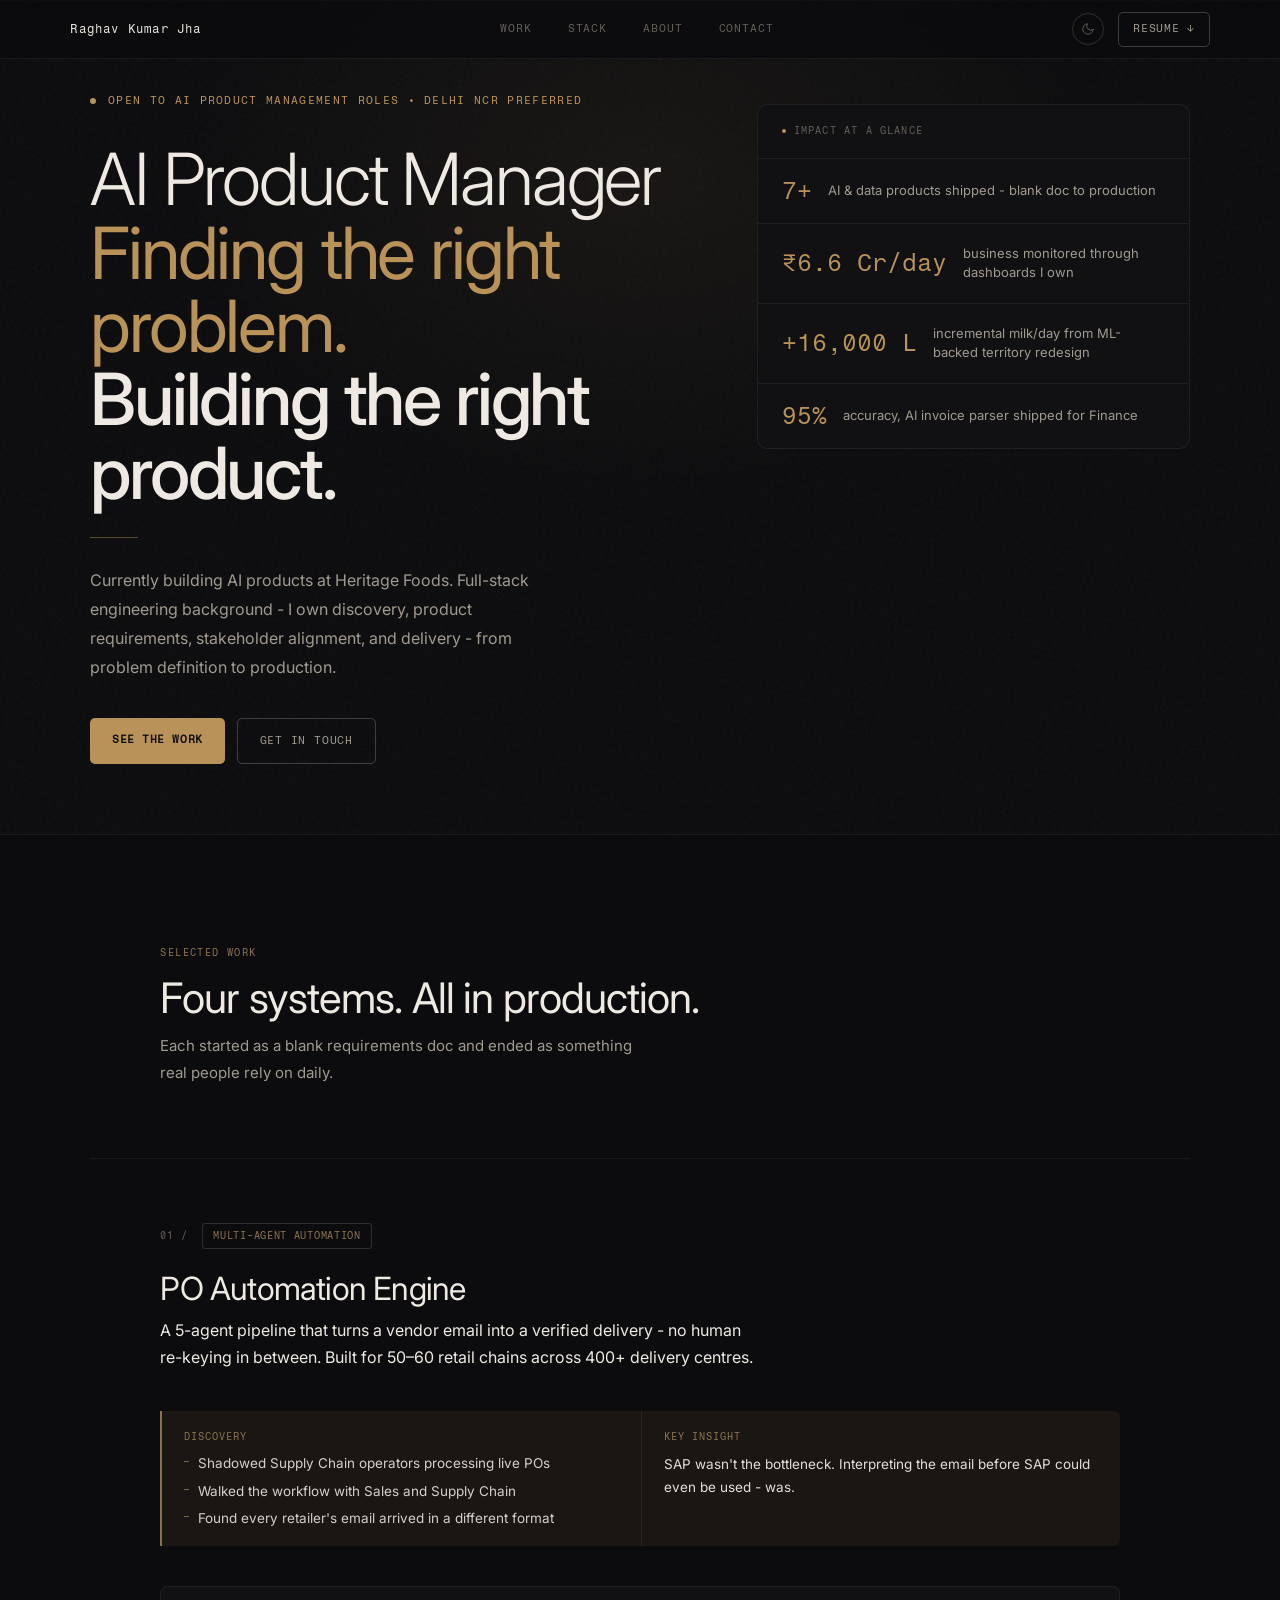
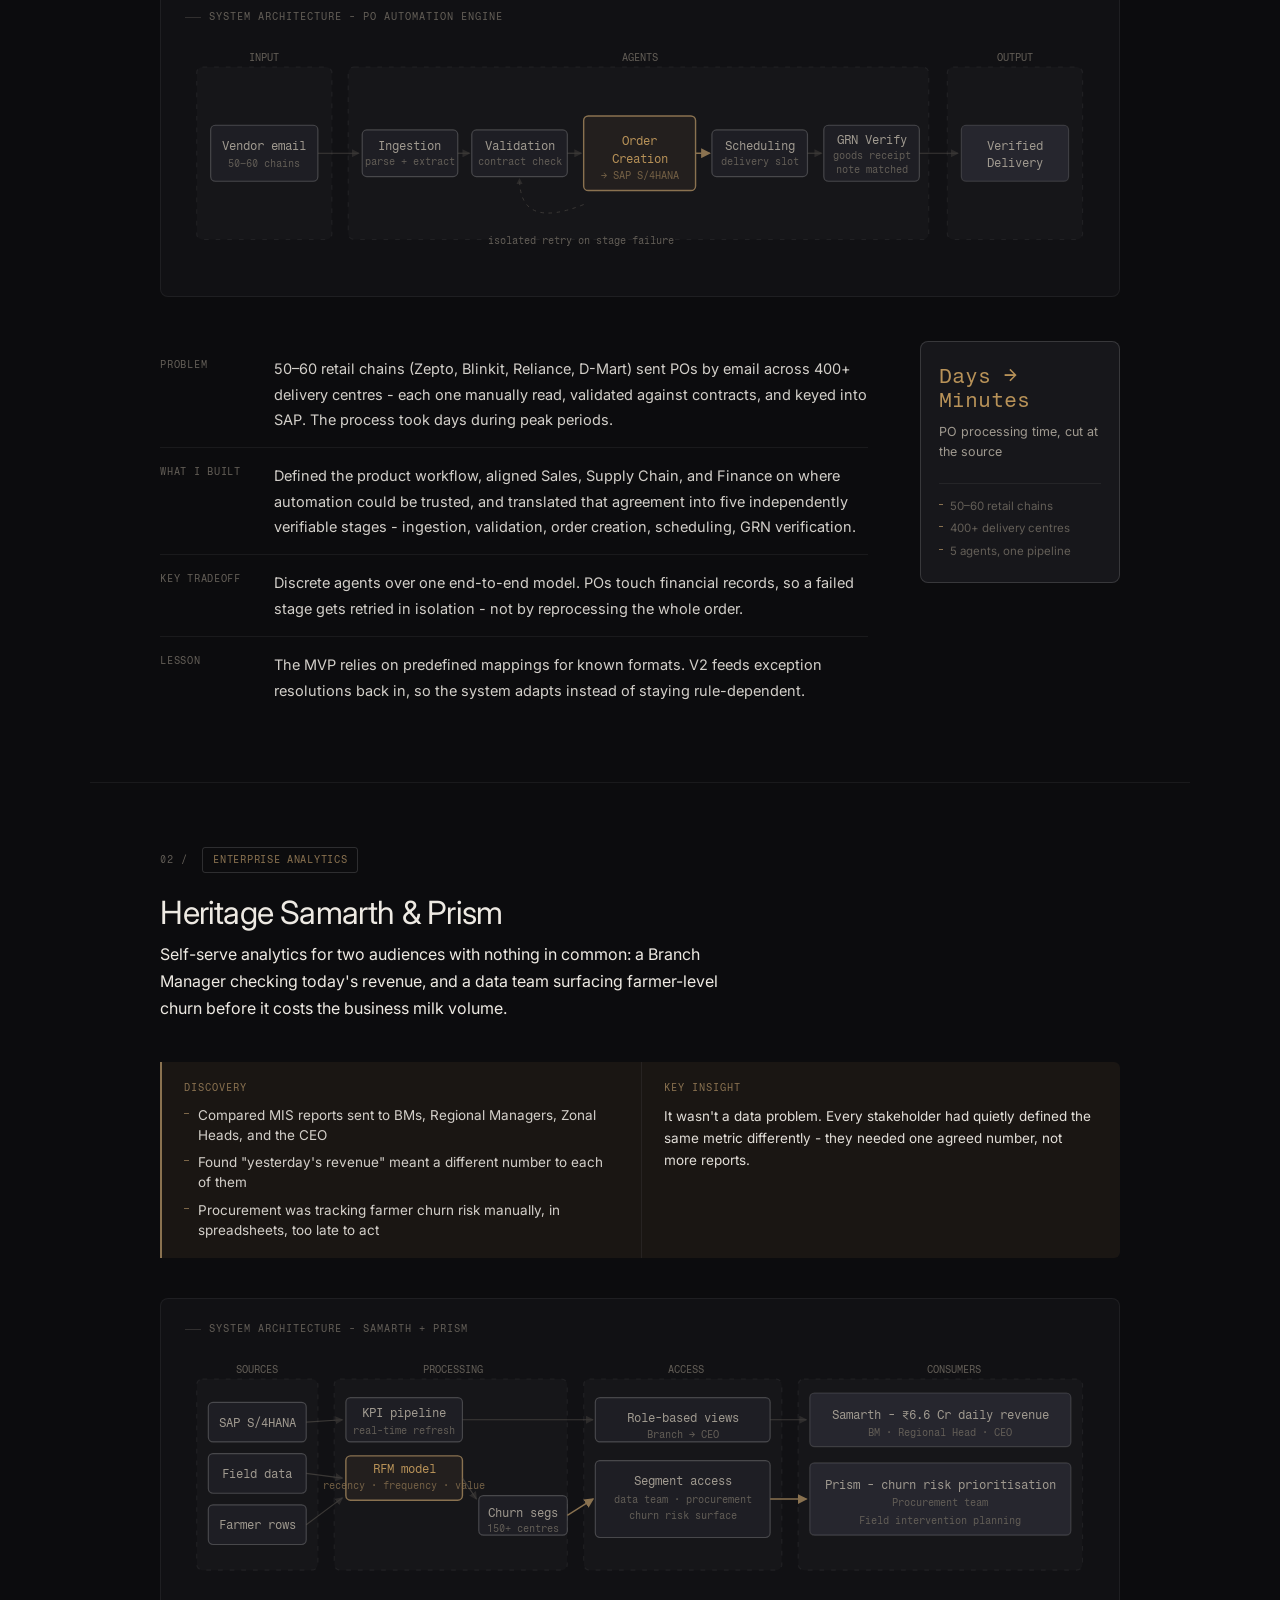
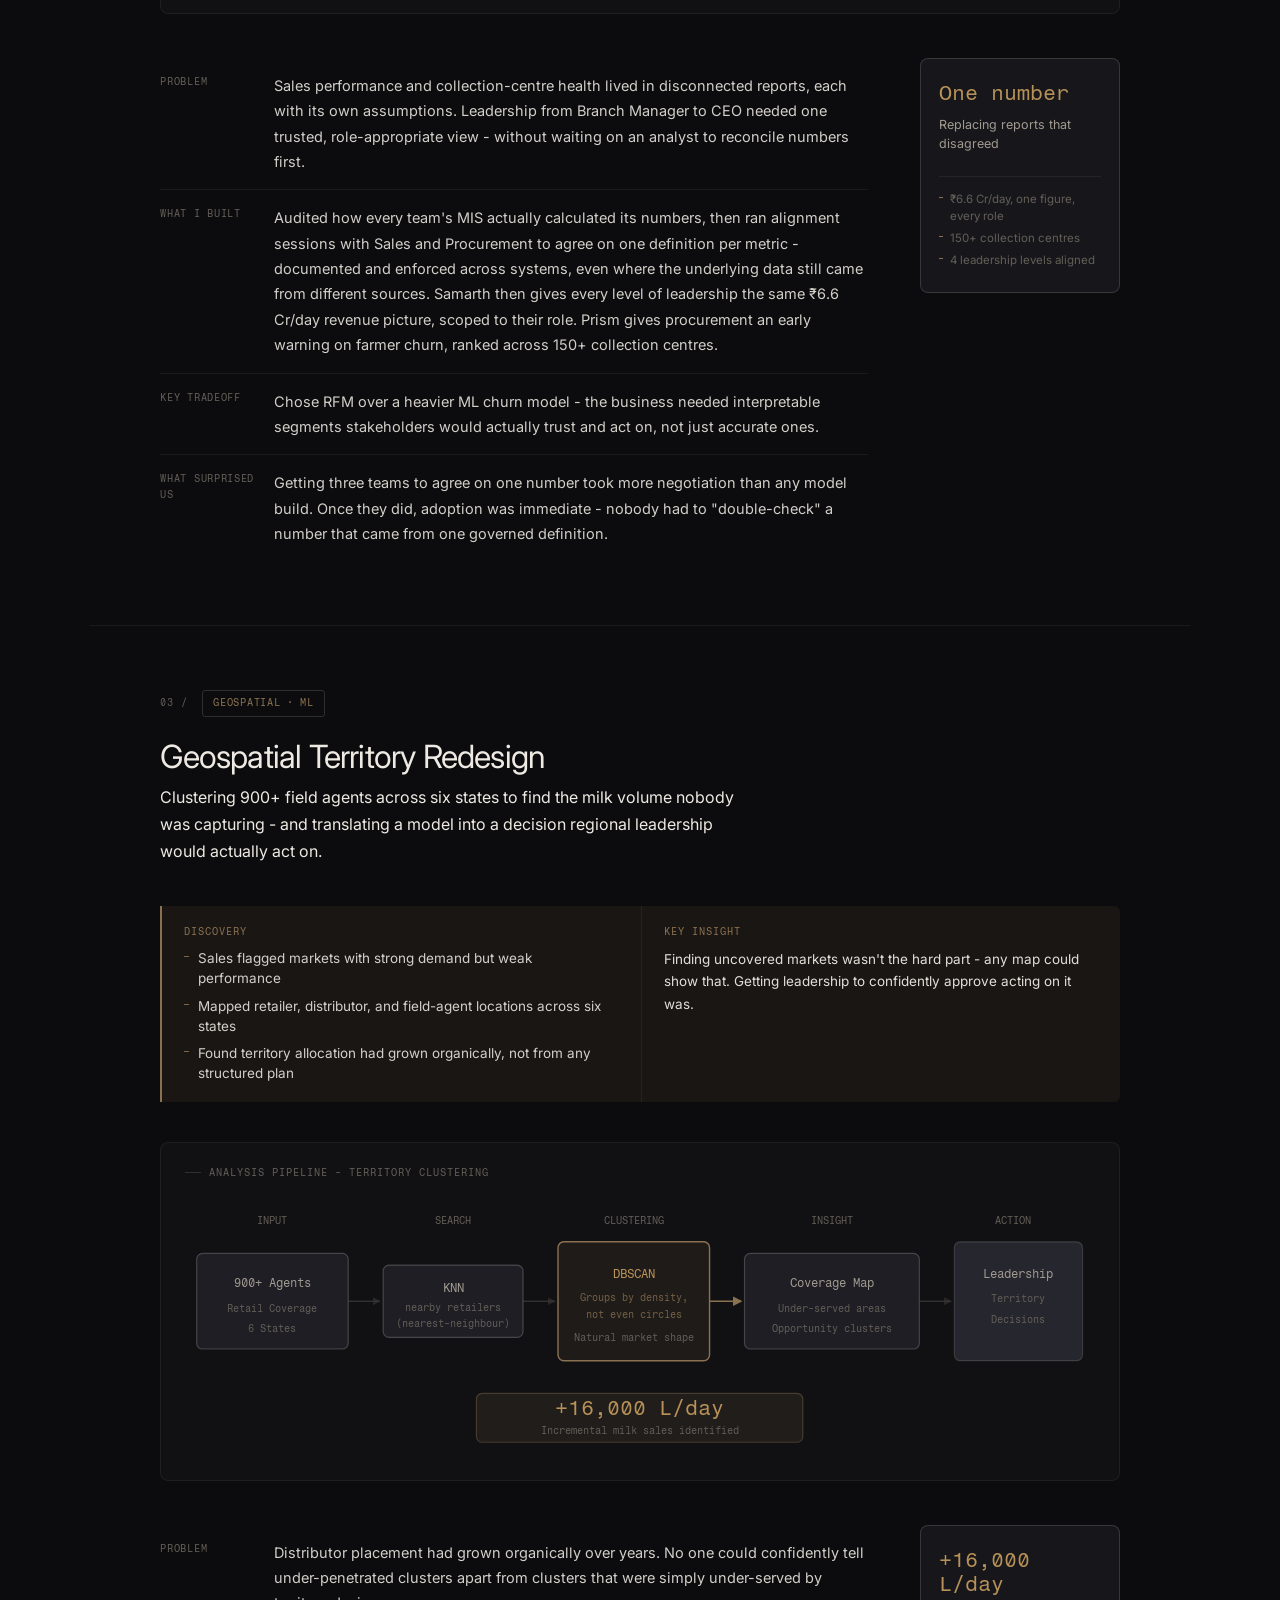
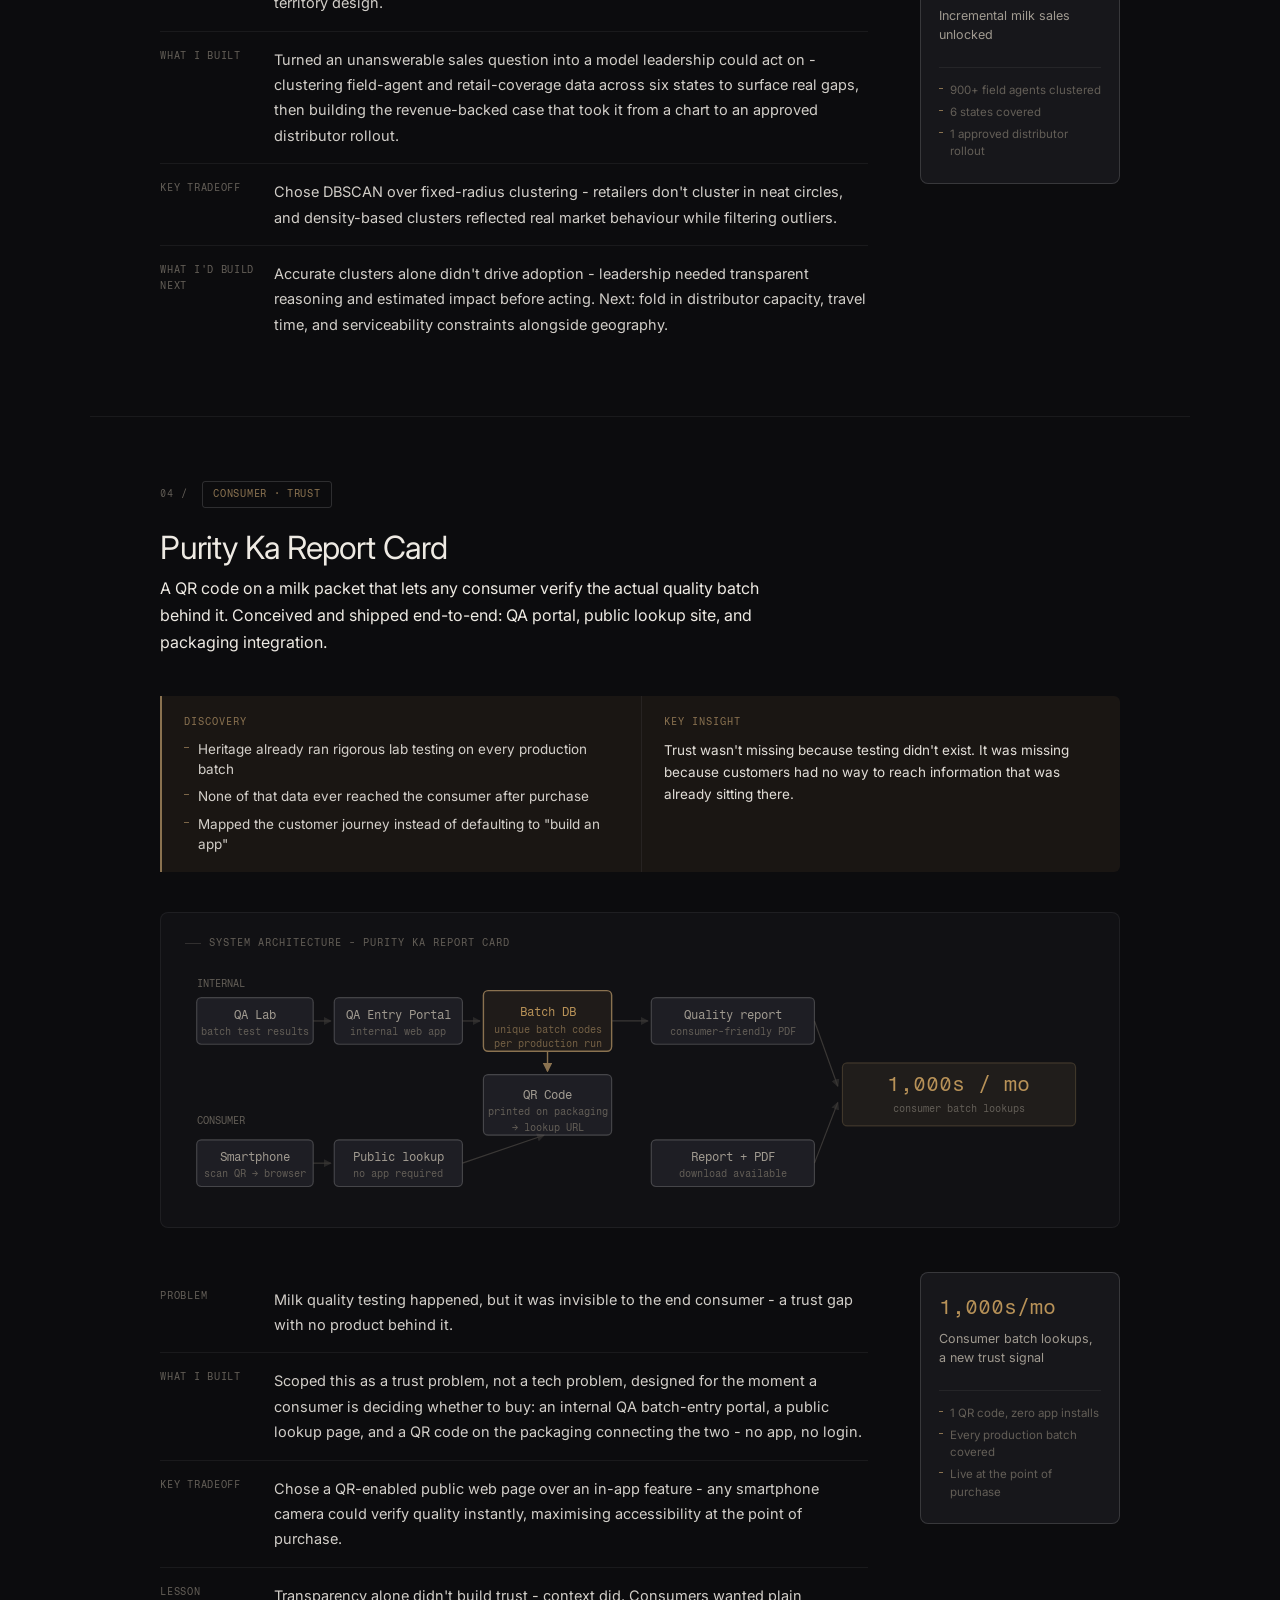
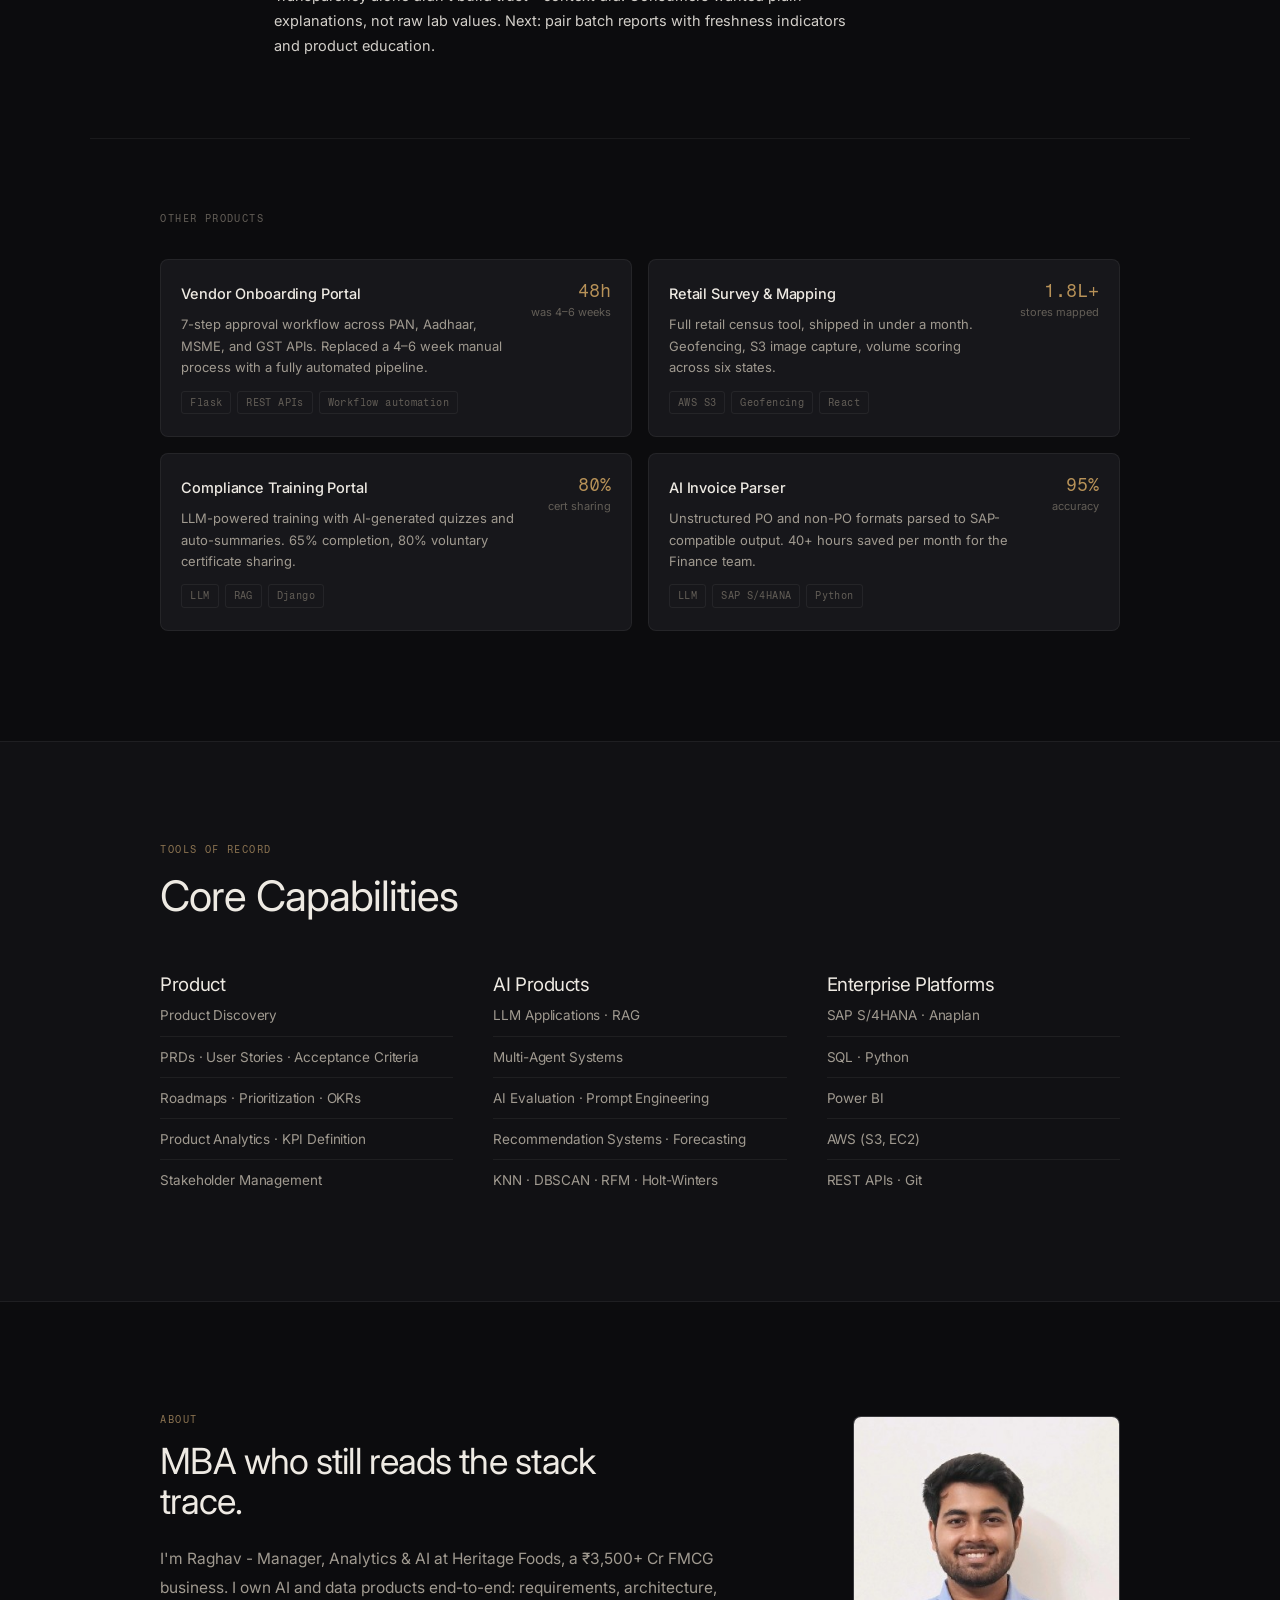
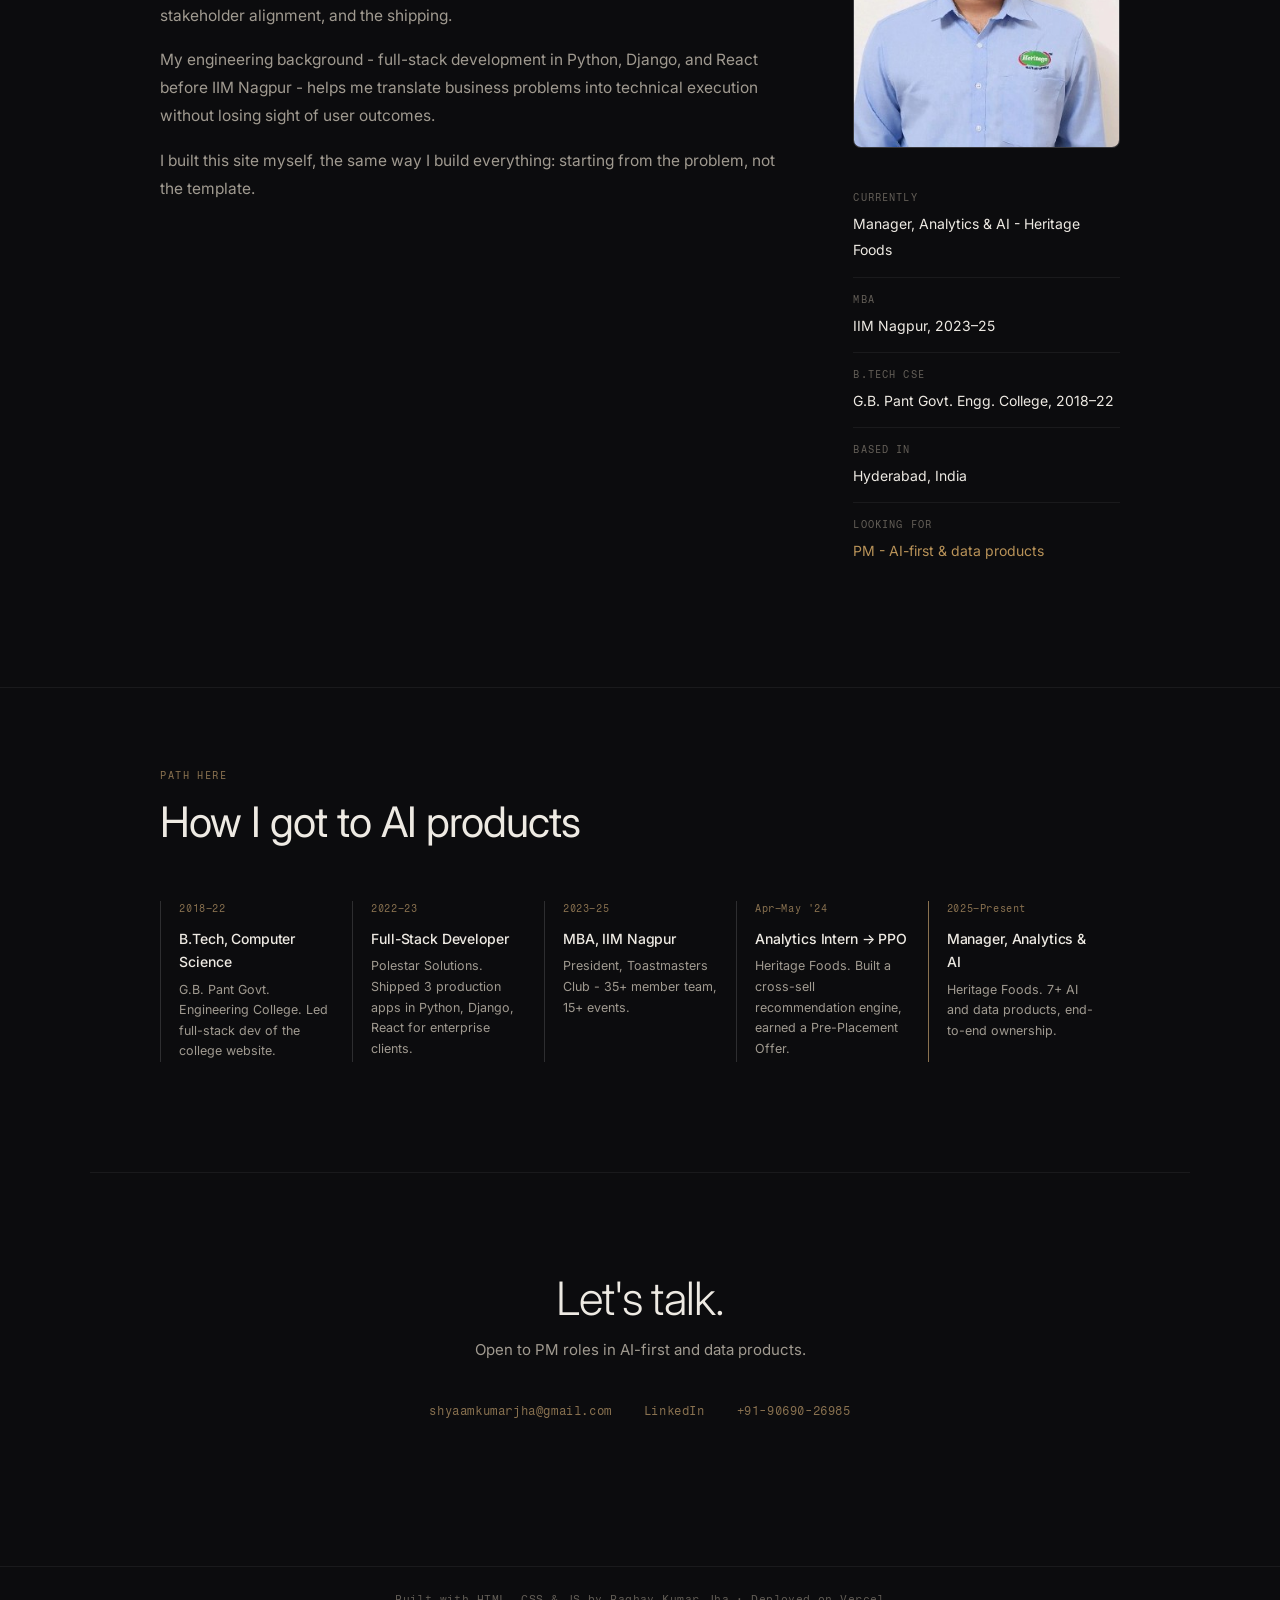
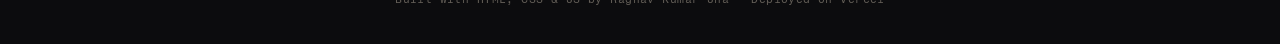
==== commit c5cc087a: "added professional photo" ====
--- a/index.html
+++ b/index.html
@@ -48,18 +48,19 @@
       <div class="hero-copy">
         <div class="hero-eyebrow">
           <span class="hero-eyebrow-dot"></span>
-          <span class="hero-eyebrow-text">Open to PM roles - Hyderabad, India</span>
+          <span class="hero-eyebrow-text">Open to AI Product Management roles • Delhi NCR preferred</span>
         </div>
         <h1 class="hero-title">
-          AI Product Manager<br>
-          <span class="hl">who builds</span><br>
-          <strong>what he specifies.</strong>
-        </h1>
+  AI Product Manager<br>
+  <span class="hl">Finding the right problem.</span><br>
+  <strong>Building the right product.</strong>
+</h1>
         <div class="hero-rule"></div>
         <p class="hero-sub">
           Currently building AI products at Heritage Foods.
-          Full-stack engineering background - I own the requirement,
-          the architecture, and the outcome. Not just the brief.
+          Full-stack engineering background - I own discovery, 
+          product requirements, stakeholder alignment, 
+          and delivery - from problem definition to production.
         </p>
         <div class="hero-actions">
           <a href="#cases" class="btn btn-primary">See the work</a>
@@ -77,8 +78,8 @@
           <div class="hp-label">AI &amp; data products shipped - blank doc to production</div>
         </div>
         <div class="hp-row">
-          <div class="hp-num">₹6.6 Cr</div>
-          <div class="hp-label">daily revenue under dashboards I own</div>
+          <div class="hp-num">₹6.6 Cr/day</div>
+          <div class="hp-label">business monitored through dashboards I own</div>
         </div>
         <div class="hp-row">
           <div class="hp-num">+16,000 L</div>
@@ -110,6 +111,21 @@
     </div>
     <h3 class="case-title">PO Automation Engine</h3>
     <p class="case-dek">A 5-agent pipeline that turns a vendor email into a verified delivery - no human re-keying in between. Built for 50–60 retail chains across 400+ delivery centres.</p>
+
+    <div class="discovery">
+      <div class="discovery-half">
+        <span class="discovery-k">Discovery</span>
+        <ul class="discovery-list">
+          <li>Shadowed Supply Chain operators processing live POs</li>
+          <li>Walked the workflow with Sales and Supply Chain</li>
+          <li>Found every retailer's email arrived in a different format</li>
+        </ul>
+      </div>
+      <div class="discovery-half">
+        <span class="discovery-k">Key insight</span>
+        <p class="discovery-v insight">SAP wasn't the bottleneck. Interpreting the email before SAP could even be used - was.</p>
+      </div>
+    </div>
 
     <div class="arch">
       <div class="arch-eyebrow">System architecture - PO Automation Engine</div>
@@ -160,9 +176,10 @@
         <text x="493" y="102" class="ls" text-anchor="middle">delivery slot</text>
 
         <!-- agent 5 -->
-        <rect x="548" y="72" width="82" height="40" rx="4" class="n"/>
-        <text x="589" y="89" class="lb" text-anchor="middle">GRN Verify</text>
-        <text x="589" y="102" class="ls" text-anchor="middle">goods receipt</text>
+        <rect x="548" y="68" width="82" height="48" rx="4" class="n"/>
+        <text x="589" y="84" class="lb" text-anchor="middle">GRN Verify</text>
+        <text x="589" y="97" class="ls" text-anchor="middle">goods receipt</text>
+        <text x="589" y="109" class="ls" text-anchor="middle" style="fill:#635E57">note matched</text>
 
         <!-- output -->
         <rect x="666" y="68" width="92" height="48" rx="4" class="nl"/>
@@ -185,14 +202,19 @@
 
     <div class="case-body">
       <div class="readout">
-        <div class="rr"><span class="rr-k">Problem</span><p class="rr-v">50–60 retail chains (Zepto, Blinkit, Reliance, D-Mart) sent POs by email across 400+ delivery centres. Each one was manually read, validated, and keyed into SAP - a process that took days.</p></div>
-        <div class="rr"><span class="rr-k">What I built</span><p class="rr-v">A 5-agent pipeline: ingestion reads the email, validation checks against contract terms, an order-creation agent generates the SAP entry, scheduling slots delivery, and a GRN agent verifies goods received. I owned requirements, agent-boundary design, and sign-off across Sales, Supply Chain, and Finance.</p></div>
-        <div class="rr"><span class="rr-k">Key tradeoff</span><p class="rr-v">Discrete agents over one end-to-end model - POs touch financial records, so a failed stage needed to be retried in isolation, not by reprocessing the whole order. Each boundary was a deliberate trust checkpoint.</p></div>
-        <div class="rr"><span class="rr-k">Lesson</span><p class="rr-v">The MVP relied on predefined mappings for known PO formats. A v2 would feed exception resolutions back in, so the system becomes adaptive rather than staying rule-dependent.</p></div>
+        <div class="rr"><span class="rr-k">Problem</span><p class="rr-v">50–60 retail chains (Zepto, Blinkit, Reliance, D-Mart) sent POs by email across 400+ delivery centres - each one manually read, validated against contracts, and keyed into SAP. The process took days during peak periods.</p></div>
+        <div class="rr"><span class="rr-k">What I built</span><p class="rr-v">Defined the product workflow, aligned Sales, Supply Chain, and Finance on where automation could be trusted, and translated that agreement into five independently verifiable stages - ingestion, validation, order creation, scheduling, GRN verification.</p></div>
+        <div class="rr"><span class="rr-k">Key tradeoff</span><p class="rr-v">Discrete agents over one end-to-end model. POs touch financial records, so a failed stage gets retried in isolation - not by reprocessing the whole order.</p></div>
+        <div class="rr"><span class="rr-k">Lesson</span><p class="rr-v">The MVP relies on predefined mappings for known formats. V2 feeds exception resolutions back in, so the system adapts instead of staying rule-dependent.</p></div>
       </div>
       <div class="case-kpi">
         <div class="kpi-n">Days → Minutes</div>
-        <p class="kpi-l">PO processing time across 400+ delivery centres</p>
+        <p class="kpi-l">PO processing time, cut at the source</p>
+        <ul class="kpi-scale">
+          <li>50–60 retail chains</li>
+          <li>400+ delivery centres</li>
+          <li>5 agents, one pipeline</li>
+        </ul>
       </div>
     </div>
   </article>
@@ -205,6 +227,21 @@
     </div>
     <h3 class="case-title">Heritage Samarth &amp; Prism</h3>
     <p class="case-dek">Self-serve analytics for two audiences with nothing in common: a Branch Manager checking today's revenue, and a data team surfacing farmer-level churn before it costs the business milk volume.</p>
+
+    <div class="discovery">
+      <div class="discovery-half">
+        <span class="discovery-k">Discovery</span>
+        <ul class="discovery-list">
+          <li>Compared MIS reports sent to BMs, Regional Managers, Zonal Heads, and the CEO</li>
+          <li>Found "yesterday's revenue" meant a different number to each of them</li>
+          <li>Procurement was tracking farmer churn risk manually, in spreadsheets, too late to act</li>
+        </ul>
+      </div>
+      <div class="discovery-half">
+        <span class="discovery-k">Key insight</span>
+        <p class="discovery-v insight">It wasn't a data problem. Every stakeholder had quietly defined the same metric differently - they needed one agreed number, not more reports.</p>
+      </div>
+    </div>
 
     <div class="arch">
       <div class="arch-eyebrow">System architecture - Samarth + Prism</div>
@@ -245,8 +282,8 @@
 
         <!-- prism pipeline -->
         <rect x="138" y="84" width="100" height="38" rx="4" class="nh"/>
-        <text x="188" y="101" class="lh" text-anchor="middle">RFM model</text>
-        <text x="188" y="115" class="lsg" text-anchor="middle">10 Cr+ farmer rows</text>
+        <text x="188" y="99" class="lh" text-anchor="middle">RFM model</text>
+        <text x="188" y="112" class="lsg" text-anchor="middle">recency · frequency · value</text>
 
         <!-- churn seg -->
         <rect x="252" y="118" width="76" height="34" rx="4" class="n"/>
@@ -287,14 +324,19 @@
 
     <div class="case-body">
       <div class="readout">
-        <div class="rr"><span class="rr-k">Problem</span><p class="rr-v">Sales performance and collection-centre health lived in disconnected reports. Leadership from Branch Manager to CEO needed real-time, role-appropriate visibility - without waiting on an analyst.</p></div>
-        <div class="rr"><span class="rr-k">What I built</span><p class="rr-v">Samarth: role-based analytics governing ₹6.6 Cr in daily revenue visibility, with region drill-downs and SE performance tracking. Prism: RFM segmentation across 150+ collection centres, processing 10+ crore farmer-level rows to surface churn risk before it becomes a procurement problem.</p></div>
-        <div class="rr"><span class="rr-k">Key tradeoff</span><p class="rr-v">Chose RFM over a heavier ML churn model. The business needed interpretable segments to drive procurement and field decisions - stakeholder trust mattered as much as accuracy. RFM delivered that with far fewer data requirements.</p></div>
-        <div class="rr"><span class="rr-k">Lesson</span><p class="rr-v">Insight accuracy depended more on master data quality than on adding more analytics. A v2 would automate data quality checks and anomaly detection before generating recommendations - not after users noticed errors.</p></div>
+        <div class="rr"><span class="rr-k">Problem</span><p class="rr-v">Sales performance and collection-centre health lived in disconnected reports, each with its own assumptions. Leadership from Branch Manager to CEO needed one trusted, role-appropriate view - without waiting on an analyst to reconcile numbers first.</p></div>
+        <div class="rr"><span class="rr-k">What I built</span><p class="rr-v">Audited how every team's MIS actually calculated its numbers, then ran alignment sessions with Sales and Procurement to agree on one definition per metric - documented and enforced across systems, even where the underlying data still came from different sources. Samarth then gives every level of leadership the same ₹6.6 Cr/day revenue picture, scoped to their role. Prism gives procurement an early warning on farmer churn, ranked across 150+ collection centres.</p></div>
+        <div class="rr"><span class="rr-k">Key tradeoff</span><p class="rr-v">Chose RFM over a heavier ML churn model - the business needed interpretable segments stakeholders would actually trust and act on, not just accurate ones.</p></div>
+        <div class="rr"><span class="rr-k">What surprised us</span><p class="rr-v">Getting three teams to agree on one number took more negotiation than any model build. Once they did, adoption was immediate - nobody had to "double-check" a number that came from one governed definition.</p></div>
       </div>
       <div class="case-kpi">
-        <div class="kpi-n">10+ Cr rows</div>
-        <p class="kpi-l">farmer-level data segmented for churn risk, 150+ collection centres</p>
+        <div class="kpi-n">One number</div>
+        <p class="kpi-l">Replacing reports that disagreed</p>
+        <ul class="kpi-scale">
+          <li>₹6.6 Cr/day, one figure, every role</li>
+          <li>150+ collection centres</li>
+          <li>4 leadership levels aligned</li>
+        </ul>
       </div>
     </div>
   </article>
@@ -307,6 +349,21 @@
     </div>
     <h3 class="case-title">Geospatial Territory Redesign</h3>
     <p class="case-dek">Clustering 900+ field agents across six states to find the milk volume nobody was capturing - and translating a model into a decision regional leadership would actually act on.</p>
+
+    <div class="discovery">
+      <div class="discovery-half">
+        <span class="discovery-k">Discovery</span>
+        <ul class="discovery-list">
+          <li>Sales flagged markets with strong demand but weak performance</li>
+          <li>Mapped retailer, distributor, and field-agent locations across six states</li>
+          <li>Found territory allocation had grown organically, not from any structured plan</li>
+        </ul>
+      </div>
+      <div class="discovery-half">
+        <span class="discovery-k">Key insight</span>
+        <p class="discovery-v insight">Finding uncovered markets wasn't the hard part - any map could show that. Getting leadership to confidently approve acting on it was.</p>
+      </div>
+    </div>
 
     <div class="arch">
       <div class="arch-eyebrow">Analysis pipeline - territory clustering</div>
@@ -347,12 +404,16 @@
 
   <rect x="170" y="55" width="120" height="62" rx="5" class="n"/>
 
-  <text x="230" y="80" class="lb" text-anchor="middle">
+  <text x="230" y="78" class="lb" text-anchor="middle">
     KNN
   </text>
 
-  <text x="230" y="99" class="ls" text-anchor="middle">
-    Nearby retailers
+  <text x="230" y="94" class="ls" text-anchor="middle">
+    nearby retailers
+  </text>
+
+  <text x="230" y="108" class="ls" text-anchor="middle" style="fill:#635E57">
+    (nearest-neighbour)
   </text>
 
   <!-- DBSCAN -->
@@ -363,17 +424,17 @@
     DBSCAN
   </text>
 
-  <text x="385" y="88" class="lsg" text-anchor="middle">
-    Density clusters
-  </text>
-
-  <text x="385" y="107" class="lsg" text-anchor="middle">
-    Removes outliers
+  <text x="385" y="86" class="lsg" text-anchor="middle">
+    Groups by density,
+  </text>
+
+  <text x="385" y="100" class="lsg" text-anchor="middle">
+    not even circles
   </text>
 
   <text
     x="385"
-    y="126"
+    y="120"
     class="ls"
     text-anchor="middle"
     style="fill:#635E57"
@@ -490,14 +551,19 @@
 
     <div class="case-body">
       <div class="readout">
-        <div class="rr"><span class="rr-k">Problem</span><p class="rr-v">Distributor placement had grown organically over years. No one could confidently identify which retail clusters were under-penetrated versus simply under-served by territory design.</p></div>
-        <div class="rr"><span class="rr-k">What I built</span><p class="rr-v">Applied KNN and DBSCAN clustering across field-agent and retail-coverage data for 900+ agents in six states to algorithmically surface under-penetrated clusters, then built the data-backed case for new distributor placements to regional leadership.</p></div>
-        <div class="rr"><span class="rr-k">Key tradeoff</span><p class="rr-v">Chose DBSCAN because retailers cluster naturally - not in uniform circles. It identifies real-density clusters while filtering outliers, producing recommendations that reflect market reality better than any fixed-radius approach would.</p></div>
-        <div class="rr"><span class="rr-k">Lesson</span><p class="rr-v">Accurate recommendations alone didn't drive adoption - users needed transparent reasoning and estimated business impact before acting on territory changes. A v2 would add distributor capacity, travel time, and serviceability constraints alongside geography.</p></div>
+        <div class="rr"><span class="rr-k">Problem</span><p class="rr-v">Distributor placement had grown organically over years. No one could confidently tell under-penetrated clusters apart from clusters that were simply under-served by territory design.</p></div>
+        <div class="rr"><span class="rr-k">What I built</span><p class="rr-v">Turned an unanswerable sales question into a model leadership could act on - clustering field-agent and retail-coverage data across six states to surface real gaps, then building the revenue-backed case that took it from a chart to an approved distributor rollout.</p></div>
+        <div class="rr"><span class="rr-k">Key tradeoff</span><p class="rr-v">Chose DBSCAN over fixed-radius clustering - retailers don't cluster in neat circles, and density-based clusters reflected real market behaviour while filtering outliers.</p></div>
+        <div class="rr"><span class="rr-k">What I'd build next</span><p class="rr-v">Accurate clusters alone didn't drive adoption - leadership needed transparent reasoning and estimated impact before acting. Next: fold in distributor capacity, travel time, and serviceability constraints alongside geography.</p></div>
       </div>
       <div class="case-kpi">
         <div class="kpi-n">+16,000 L/day</div>
-        <p class="kpi-l">incremental milk sales from new distributor placements backed by the model</p>
+        <p class="kpi-l">Incremental milk sales unlocked</p>
+        <ul class="kpi-scale">
+          <li>900+ field agents clustered</li>
+          <li>6 states covered</li>
+          <li>1 approved distributor rollout</li>
+        </ul>
       </div>
     </div>
   </article>
@@ -510,6 +576,21 @@
     </div>
     <h3 class="case-title">Purity Ka Report Card</h3>
     <p class="case-dek">A QR code on a milk packet that lets any consumer verify the actual quality batch behind it. Conceived and shipped end-to-end: QA portal, public lookup site, and packaging integration.</p>
+
+    <div class="discovery">
+      <div class="discovery-half">
+        <span class="discovery-k">Discovery</span>
+        <ul class="discovery-list">
+          <li>Heritage already ran rigorous lab testing on every production batch</li>
+          <li>None of that data ever reached the consumer after purchase</li>
+          <li>Mapped the customer journey instead of defaulting to "build an app"</li>
+        </ul>
+      </div>
+      <div class="discovery-half">
+        <span class="discovery-k">Key insight</span>
+        <p class="discovery-v insight">Trust wasn't missing because testing didn't exist. It was missing because customers had no way to reach information that was already sitting there.</p>
+      </div>
+    </div>
 
     <div class="arch">
       <div class="arch-eyebrow">System architecture - Purity Ka Report Card</div>
@@ -588,13 +669,18 @@
     <div class="case-body">
       <div class="readout">
         <div class="rr"><span class="rr-k">Problem</span><p class="rr-v">Milk quality testing happened, but it was invisible to the end consumer - a trust gap with no product behind it.</p></div>
-        <div class="rr"><span class="rr-k">What I built</span><p class="rr-v">Conceived and delivered the platform end-to-end: an internal QA batch-entry portal, a public batch-code lookup site with PDF download, and QR code integration directly on packaging connecting the two.</p></div>
-        <div class="rr"><span class="rr-k">Key tradeoff</span><p class="rr-v">Chose a QR-enabled public web experience over an in-app feature - every consumer with a smartphone camera could instantly verify quality without downloading anything, maximising accessibility and trust at the point of purchase.</p></div>
-        <div class="rr"><span class="rr-k">Lesson</span><p class="rr-v">Transparency alone doesn't build trust - context does. Consumers wanted simple explanations of what quality parameters meant, not raw lab values. A v2 would pair batch reports with freshness indicators and product education, turning verification into ongoing engagement.</p></div>
+        <div class="rr"><span class="rr-k">What I built</span><p class="rr-v">Scoped this as a trust problem, not a tech problem, designed for the moment a consumer is deciding whether to buy: an internal QA batch-entry portal, a public lookup page, and a QR code on the packaging connecting the two - no app, no login.</p></div>
+        <div class="rr"><span class="rr-k">Key tradeoff</span><p class="rr-v">Chose a QR-enabled public web page over an in-app feature - any smartphone camera could verify quality instantly, maximising accessibility at the point of purchase.</p></div>
+        <div class="rr"><span class="rr-k">Lesson</span><p class="rr-v">Transparency alone didn't build trust - context did. Consumers wanted plain explanations, not raw lab values. Next: pair batch reports with freshness indicators and product education.</p></div>
       </div>
       <div class="case-kpi">
         <div class="kpi-n">1,000s/mo</div>
-        <p class="kpi-l">consumer batch lookups, tracked as a brand trust signal</p>
+        <p class="kpi-l">Consumer batch lookups, a new trust signal</p>
+        <ul class="kpi-scale">
+          <li>1 QR code, zero app installs</li>
+          <li>Every production batch covered</li>
+          <li>Live at the point of purchase</li>
+        </ul>
       </div>
     </div>
   </article>
@@ -602,7 +688,7 @@
 
 <!-- ═══════════════════════════════ SHIPPED ═══════════════════════════════ -->
 <section class="shipped reveal">
-  <p class="shipped-hd">Also shipped</p>
+  <p class="shipped-hd">Other products</p>
   <div class="shipped-grid">
     <div class="sc">
       <div>
@@ -663,45 +749,42 @@
 <section class="stack-sec" id="stack">
   <div class="stack-head reveal">
     <span class="sec-eyebrow">Tools of record</span>
-    <h2 class="sec-title">What's under the hood</h2>
+    <h2 class="sec-title">Core Capabilities</h2>
   </div>
   <div class="stack-grid">
     <div class="stack-col reveal">
-      <h4>AI &amp; Product</h4>
+
+      <h3>Product</h3>
+
+<ul>
+  <li>Product Discovery</li>
+  <li>PRDs · User Stories · Acceptance Criteria</li>
+  <li>Roadmaps · Prioritization · OKRs</li>
+  <li>Product Analytics · KPI Definition</li>
+  <li>Stakeholder Management</li>
+</ul>
+    </div>
+    <div class="stack-col reveal">
+      <h3>AI Products</h3>
       <ul>
-        <li>LLMs · RAG · LangChain</li>
-        <li>Multi-agent systems</li>
-        <li>PRDs · OKRs · Roadmaps</li>
-        <li>A/B testing · Funnel analysis</li>
-      </ul>
+  <li>LLM Applications · RAG</li>
+  <li>Multi-Agent Systems</li>
+  <li>AI Evaluation · Prompt Engineering</li>
+  <li>Recommendation Systems · Forecasting</li>
+  <li>KNN · DBSCAN · RFM · Holt-Winters</li>
+</ul>
     </div>
     <div class="stack-col reveal">
-      <h4>Data &amp; ML</h4>
+      <h3>Enterprise Platforms</h3>
       <ul>
-        <li>SQL · Python · Pandas</li>
-        <li>Scikit-learn · NLP</li>
-        <li>Holt-Winters forecasting</li>
-        <li>KNN · DBSCAN · RFM</li>
-      </ul>
-    </div>
-    <div class="stack-col reveal">
-      <h4>Engineering</h4>
-      <ul>
-        <li>Flask · Django · React.js</li>
-        <li>REST APIs · AWS S3, EC2</li>
-        <li>SAP S/4HANA · Anaplan</li>
-        <li>Power BI · Tableau · Git</li>
-      </ul>
-    </div>
-    <div class="stack-col reveal">
-      <h4>This site</h4>
-      <ul>
-        <li>Hand-coded HTML / CSS / JS</li>
-        <li>No framework, no build step</li>
-        <li>Deployed on Vercel</li>
-        <li><a href="https://github.com/" target="_blank" rel="noopener">View source →</a></li>
-      </ul>
-    </div>
+  <li>SAP S/4HANA · Anaplan</li>
+  <li>SQL · Python</li>
+  <li>Power BI</li>
+  <li>AWS (S3, EC2)</li>
+  <li>REST APIs · Git</li>
+</ul>
+    </div>
+
   </div>
 </section>
 
@@ -712,10 +795,17 @@
       <span class="sec-eyebrow">About</span>
       <h2>MBA who still reads the stack trace.</h2>
       <p>I'm Raghav - Manager, Analytics &amp; AI at Heritage Foods, a ₹3,500+ Cr FMCG business. I own AI and data products end-to-end: requirements, architecture, stakeholder alignment, and the shipping.</p>
-      <p>Before IIM Nagpur, I was a full-stack developer shipping production apps in Python, Django, and React. That's the part most AI PMs skip - I didn't, and it's why I can sit in an architecture review and a CEO readout in the same week and be genuinely useful in both.</p>
-      <p>I built this site myself for the same reason I build everything myself first: showing a working pipeline beats describing one.</p>
+      <p>My engineering background - full-stack development in Python, Django, and React before IIM Nagpur - helps me translate business problems into technical execution without losing sight of user outcomes.</p>
+      <p>I built this site myself, the same way I build everything: starting from the problem, not the template.</p>
     </div>
     <div class="about-aside reveal">
+      <div class="about-photo">
+        <img src="assets/Raghav Kumar Jha.jpg" alt="Raghav Kumar Jha"> 
+        <!-- <div class="about-photo-placeholder">
+          <svg viewBox="0 0 24 24"><circle cx="12" cy="8" r="4"/><path d="M4 21c0-4.4 3.6-8 8-8s8 3.6 8 8" stroke-linecap="round"/></svg>
+          <span>Photo coming soon</span>
+        </div> -->
+      </div>
       <div class="af"><span class="af-k">Currently</span><span class="af-v">Manager, Analytics &amp; AI - Heritage Foods</span></div>
       <div class="af"><span class="af-k">MBA</span><span class="af-v">IIM Nagpur, 2023–25</span></div>
       <div class="af"><span class="af-k">B.Tech CSE</span><span class="af-v">G.B. Pant Govt. Engg. College, 2018–22</span></div>
@@ -774,21 +864,10 @@
 </main>
 
 <footer class="site-footer">
-  <p>Built with HTML, CSS &amp; JS by Raghav Kumar Jha · Deployed on Vercel · <a href="https://github.com/" target="_blank" rel="noopener">View source →</a></p>
+  <p>Built with HTML, CSS &amp; JS by Raghav Kumar Jha · Deployed on Vercel</p>
 </footer>
 
 <script src="js/main.js"></script>
-<script>
-  // update reveal class name
-  const reveals = document.querySelectorAll('.reveal');
-  if(window.matchMedia('(prefers-reduced-motion: reduce)').matches){
-    reveals.forEach(el => el.classList.add('in'));
-  } else {
-    const obs = new IntersectionObserver(entries => {
-      entries.forEach(e => { if(e.isIntersecting){ e.target.classList.add('in'); obs.unobserve(e.target); } });
-    }, { threshold: 0.08 });
-    reveals.forEach(el => obs.observe(el));
-  }
-</script>
+
 </body>
 </html>
--- a/css/style.css
+++ b/css/style.css
@@ -275,7 +275,7 @@
   font-size: clamp(42px, 6vw, 72px);
   font-weight: 300;
   letter-spacing: -0.03em;
-  line-height: 1.06;
+  line-height:1.02;
   color: var(--text);
 }
 .hero-title strong {
@@ -344,7 +344,6 @@
   border-radius: 10px;
   overflow: hidden;
   margin-top: 12px;
-  opacity: 0.92;
 }
 
 .hp-header {
@@ -512,19 +511,85 @@
   margin-bottom: 10px;
 }
 .case-dek {
-  font-size: 15px;
-  color: var(--text-2);
-  max-width: 580px;
-  line-height: 1.75;
+  font-size: 16px;
+  color: var(--text);
+  max-width: 600px;
+  line-height: 1.7;
   margin-bottom: 40px;
+}
+
+/* discovery block - distinct from .rr readout grid, sits before the diagram */
+.discovery {
+  display: grid;
+  grid-template-columns: 1fr 1fr;
+  gap: 0;
+  margin-bottom: 40px;
+  border-left: 2px solid var(--gold-dim);
+  border-radius: 0 6px 6px 0;
+  overflow: hidden;
+  background: var(--gold-tint);
+}
+.discovery-half {
+  padding: 18px 22px;
+}
+.discovery-half + .discovery-half {
+  border-left: 1px solid var(--b1);
+}
+.discovery-k {
+  font-family: var(--font-display);
+  font-size: 10px;
+  letter-spacing: 0.1em;
+  text-transform: uppercase;
+  color: var(--gold-dim);
+  display: block;
+  margin-bottom: 8px;
+}
+.discovery-v {
+  font-size: 13.5px;
+  color: var(--text);
+  opacity: 0.88;
+  line-height: 1.65;
+}
+.discovery-v.insight {
+  font-style: normal;
+  color: var(--text);
+  opacity: 0.95;
+}
+.discovery-list {
+  list-style: none;
+  margin: 0;
+  padding: 0;
+  display: flex;
+  flex-direction: column;
+  gap: 7px;
+}
+.discovery-list li {
+  font-size: 13.5px;
+  color: var(--text);
+  opacity: 0.88;
+  line-height: 1.5;
+  padding-left: 14px;
+  position: relative;
+}
+.discovery-list li::before {
+  content: '';
+  position: absolute;
+  left: 0; top: 8px;
+  width: 5px; height: 1px;
+  background: var(--gold-dim);
+}
+
+@media (max-width: 700px) {
+  .discovery { grid-template-columns: 1fr; }
+  .discovery-half + .discovery-half { border-left: none; border-top: 1px solid var(--b1); }
 }
 
 /* architecture diagram container */
 .arch {
-  background: var(--bg-2);
-  border: 1px solid var(--b2);
+  background: var(--bg-1);
+  border: 1px solid var(--b1);
   border-radius: 8px;
-  padding: 24px;
+  padding: 22px 24px;
   margin-bottom: 44px;
   overflow-x: auto;
   -ms-overflow-style: none;
@@ -598,7 +663,8 @@
 }
 .rr-v {
   font-size: 14.5px;
-  color: var(--text-2);
+  color: var(--text);
+  opacity: 0.88;
   line-height: 1.75;
 }
 
@@ -621,9 +687,32 @@
 }
 .kpi-l {
   font-size: 12.5px;
-  color: var(--text-3);
+  color: var(--text-2);
   line-height: 1.55;
   margin-top: 4px;
+}
+.kpi-scale {
+  display: flex;
+  flex-direction: column;
+  gap: 5px;
+  margin-top: 16px;
+  padding-top: 14px;
+  border-top: 1px solid var(--b1);
+}
+.kpi-scale li {
+  font-size: 11.5px;
+  color: var(--text-3);
+  line-height: 1.5;
+  list-style: none;
+  padding-left: 11px;
+  position: relative;
+}
+.kpi-scale li::before {
+  content: '';
+  position: absolute;
+  left: 0; top: 6px;
+  width: 4px; height: 1px;
+  background: var(--gold-dim);
 }
 
 @media (max-width: 740px) {
@@ -720,7 +809,7 @@
   margin: 0 auto;
   padding: 0 var(--pad);
   display: grid;
-  grid-template-columns: repeat(4,1fr);
+  grid-template-columns:repeat(3,1fr);
   gap: 40px;
 }
 .stack-col h4 {
@@ -773,6 +862,45 @@
 .about-copy p:last-child { margin-bottom: 0; }
 
 .about-aside { display: flex; flex-direction: column; gap: 0; padding-top: 4px; }
+.about-photo {
+  width: 100%;
+  aspect-ratio: 4/5;
+  border-radius: 8px;
+  border: 1px solid var(--b2);
+  background: var(--bg-2);
+  margin-bottom: 28px;
+  overflow: hidden;
+  display: flex;
+  align-items: center;
+  justify-content: center;
+  position: relative;
+}
+.about-photo img {
+  width: 100%; height: 100%;
+  object-fit: cover;
+  display: block;
+}
+.about-photo-placeholder {
+  display: flex;
+  flex-direction: column;
+  align-items: center;
+  gap: 10px;
+  color: var(--text-3);
+}
+.about-photo-placeholder svg {
+  width: 28px; height: 28px;
+  stroke: var(--gold-dim);
+  fill: none;
+  stroke-width: 1.3;
+  opacity: 0.7;
+}
+.about-photo-placeholder span {
+  font-family: var(--font-display);
+  font-size: 9.5px;
+  letter-spacing: 0.1em;
+  text-transform: uppercase;
+  color: var(--text-3);
+}
 .af {
   padding: 14px 0;
   border-bottom: 1px solid var(--b1);
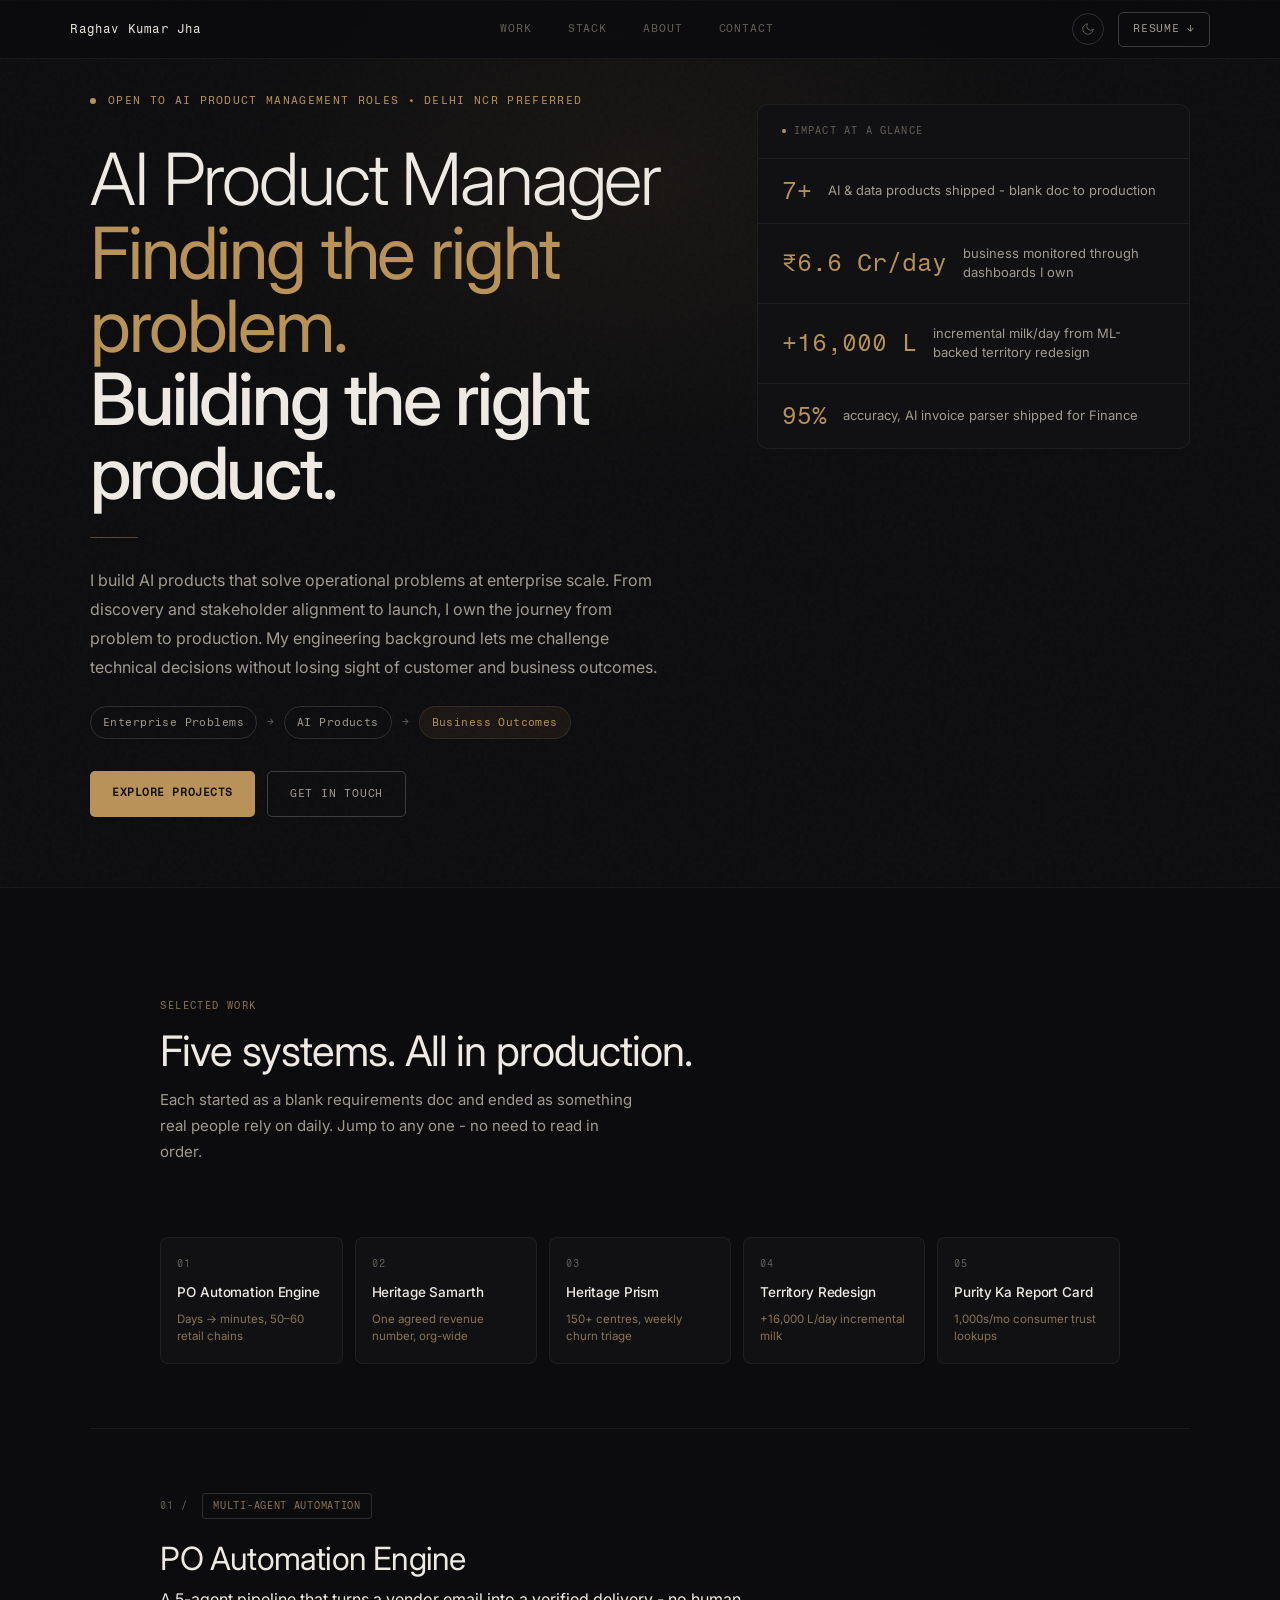
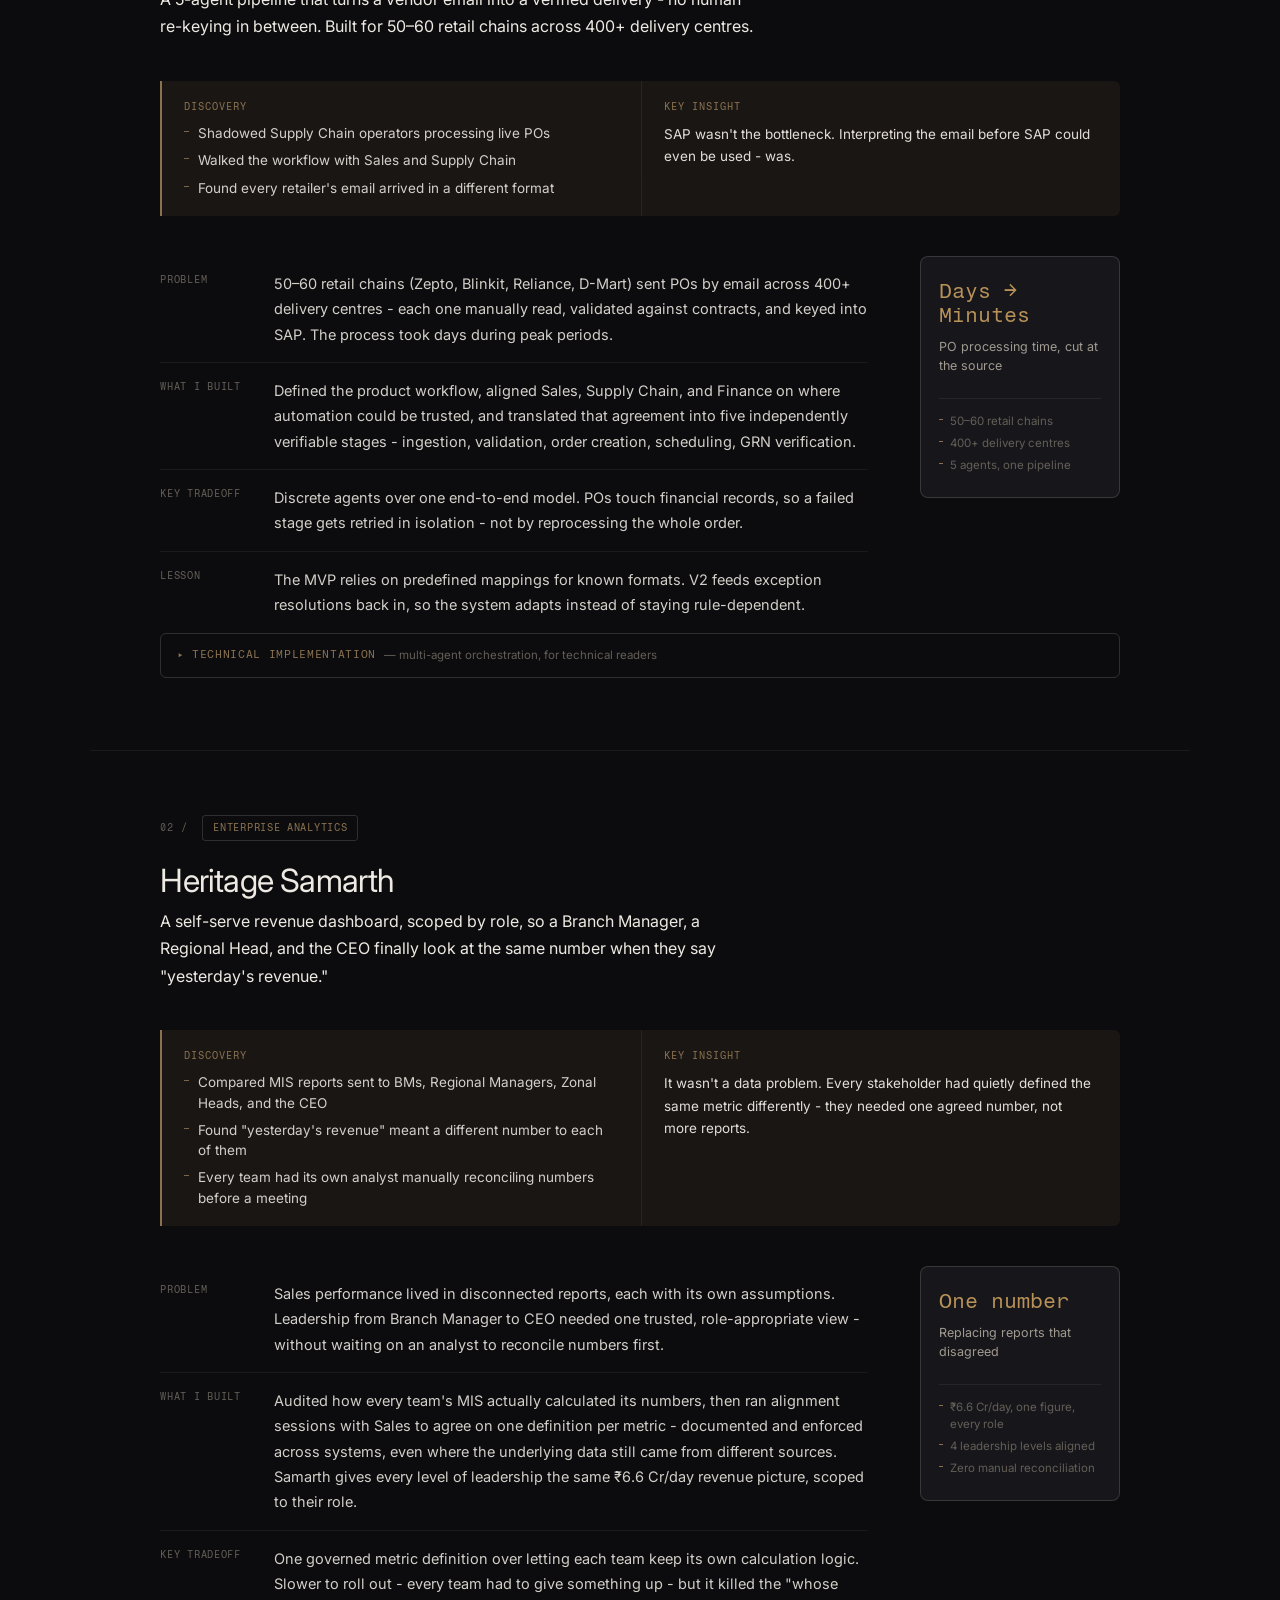
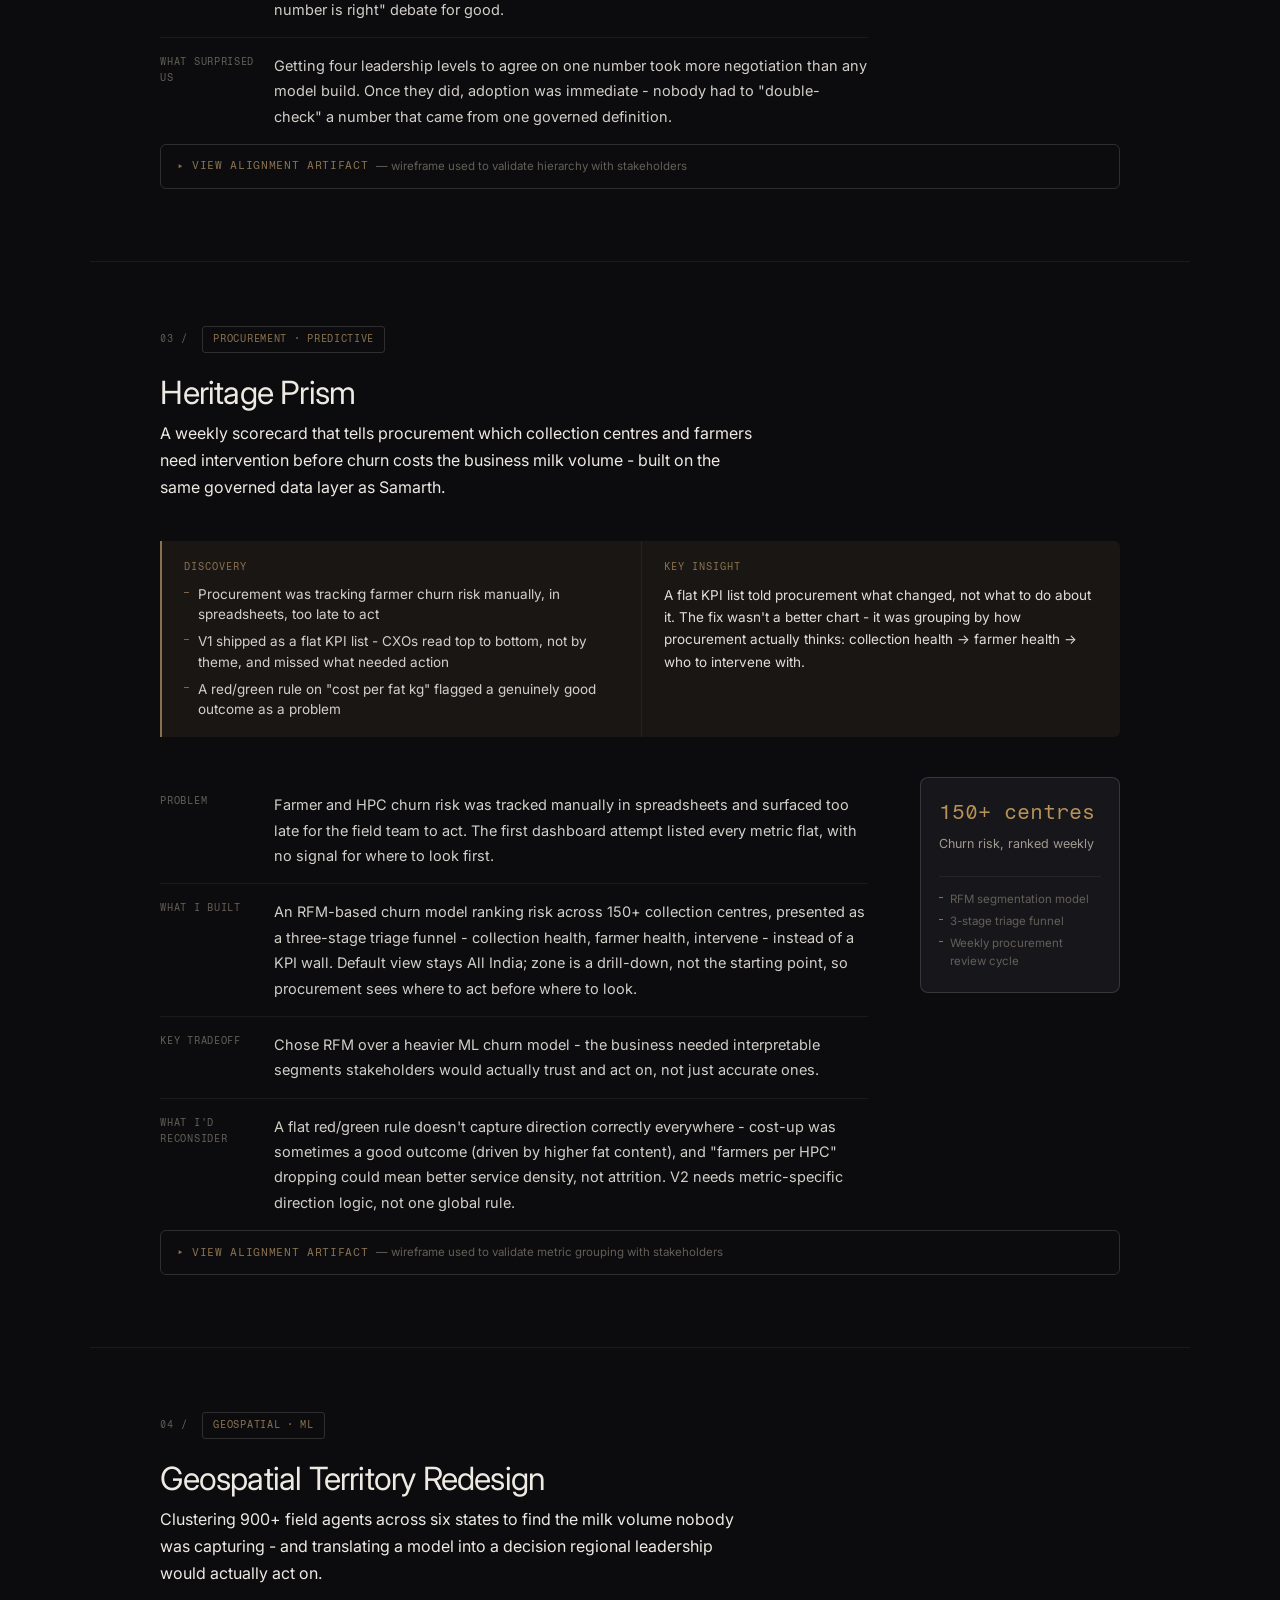
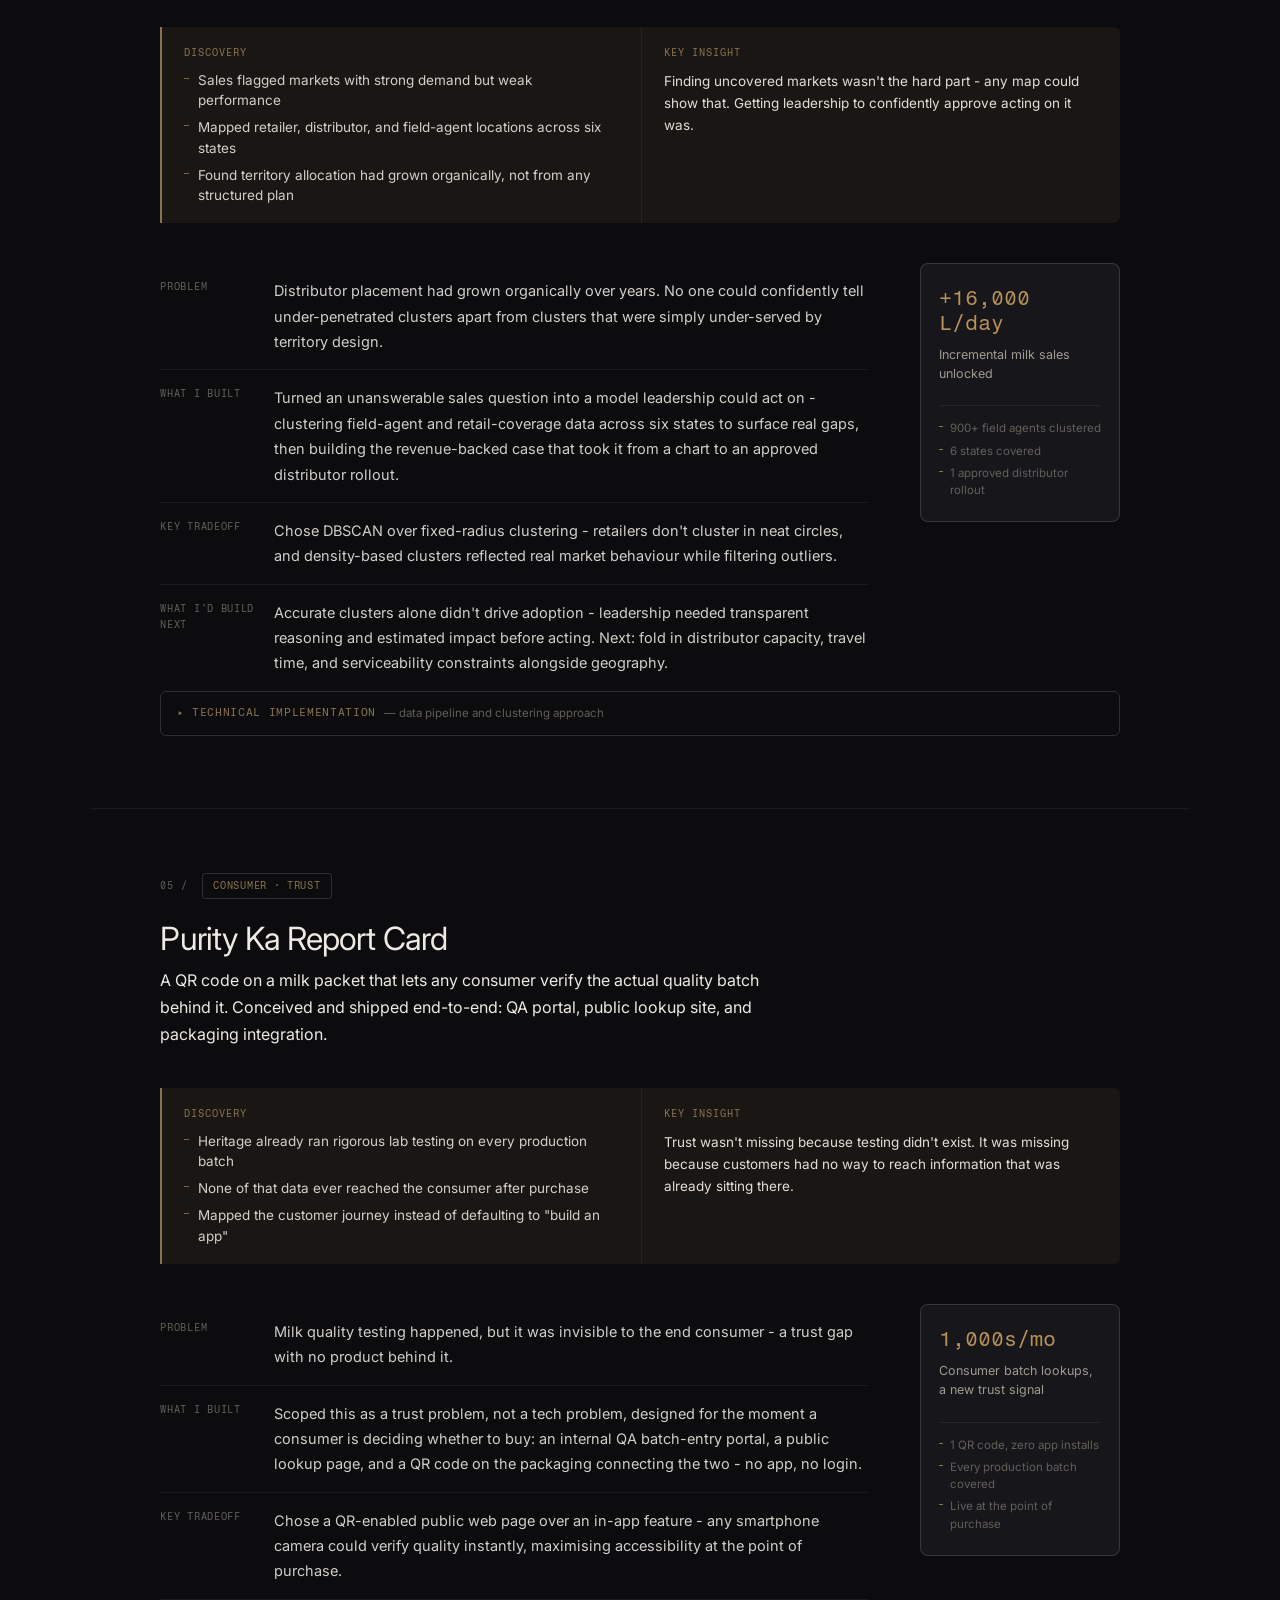
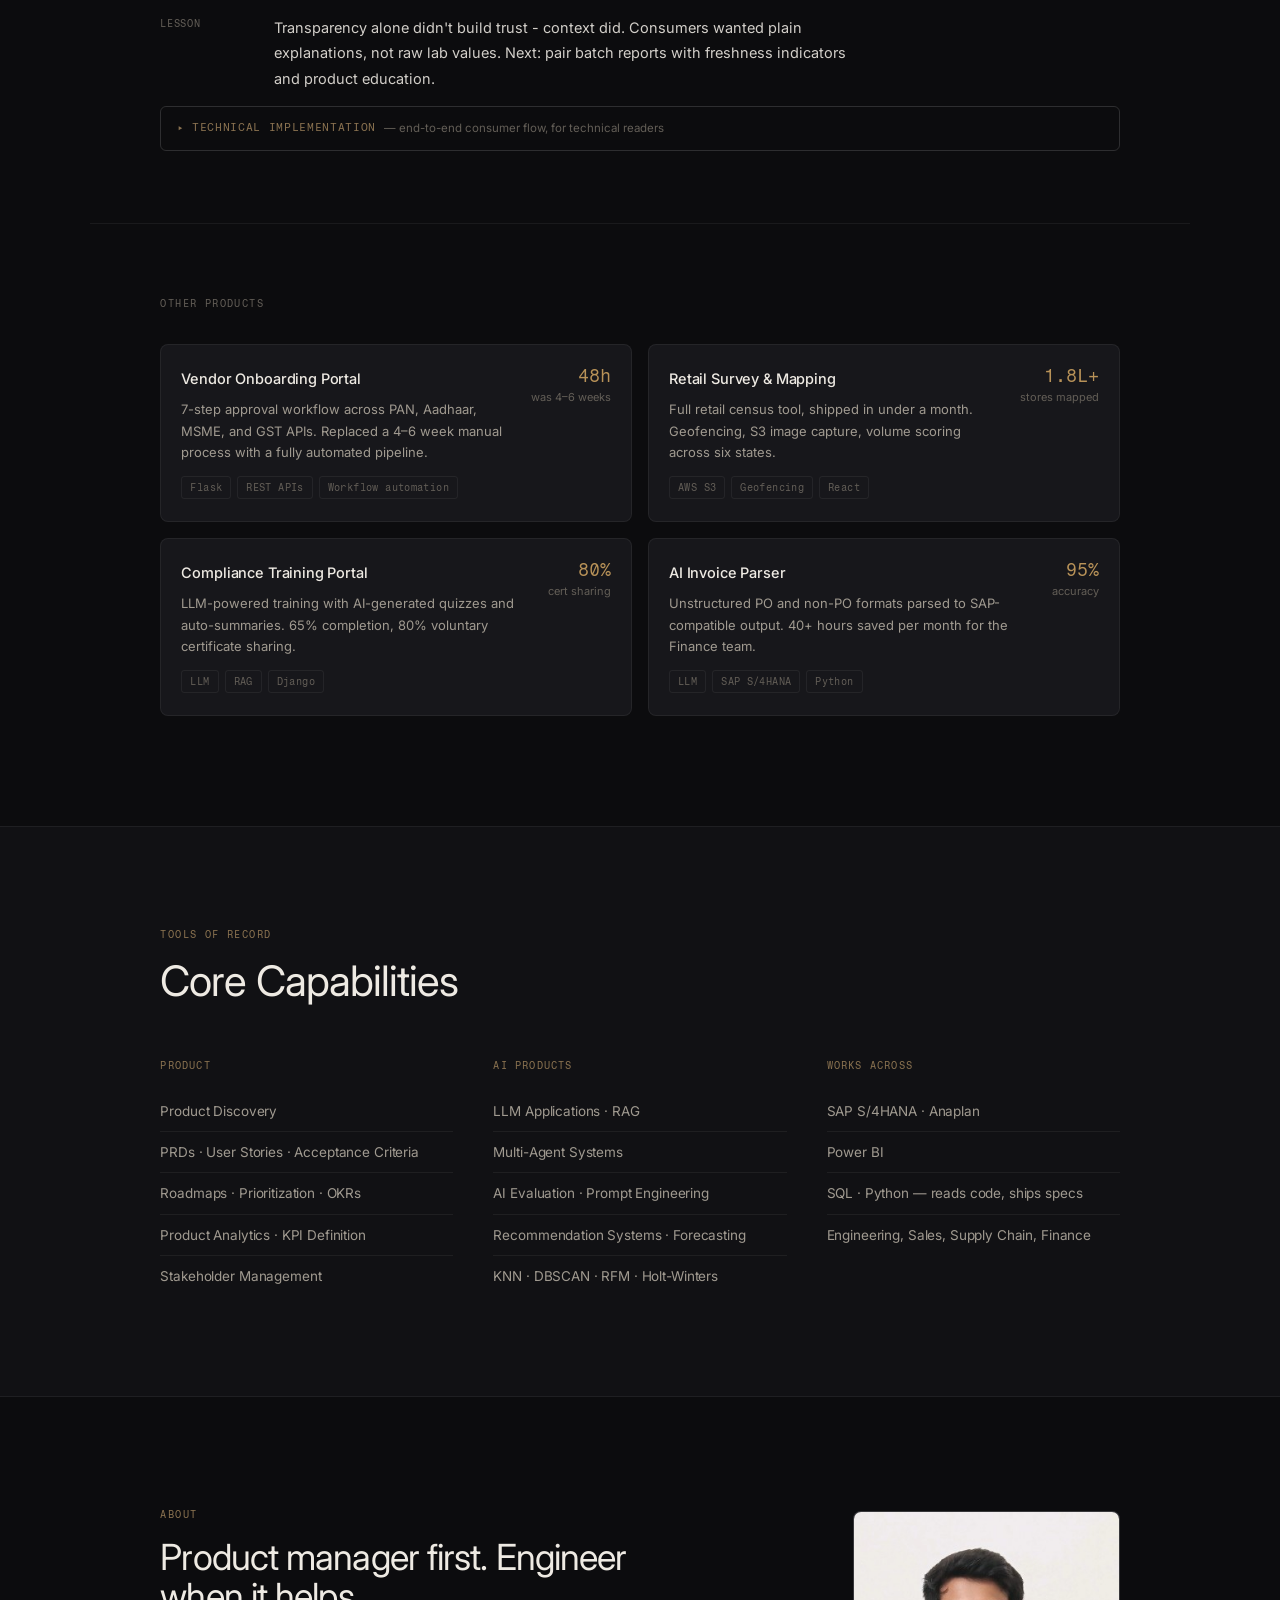
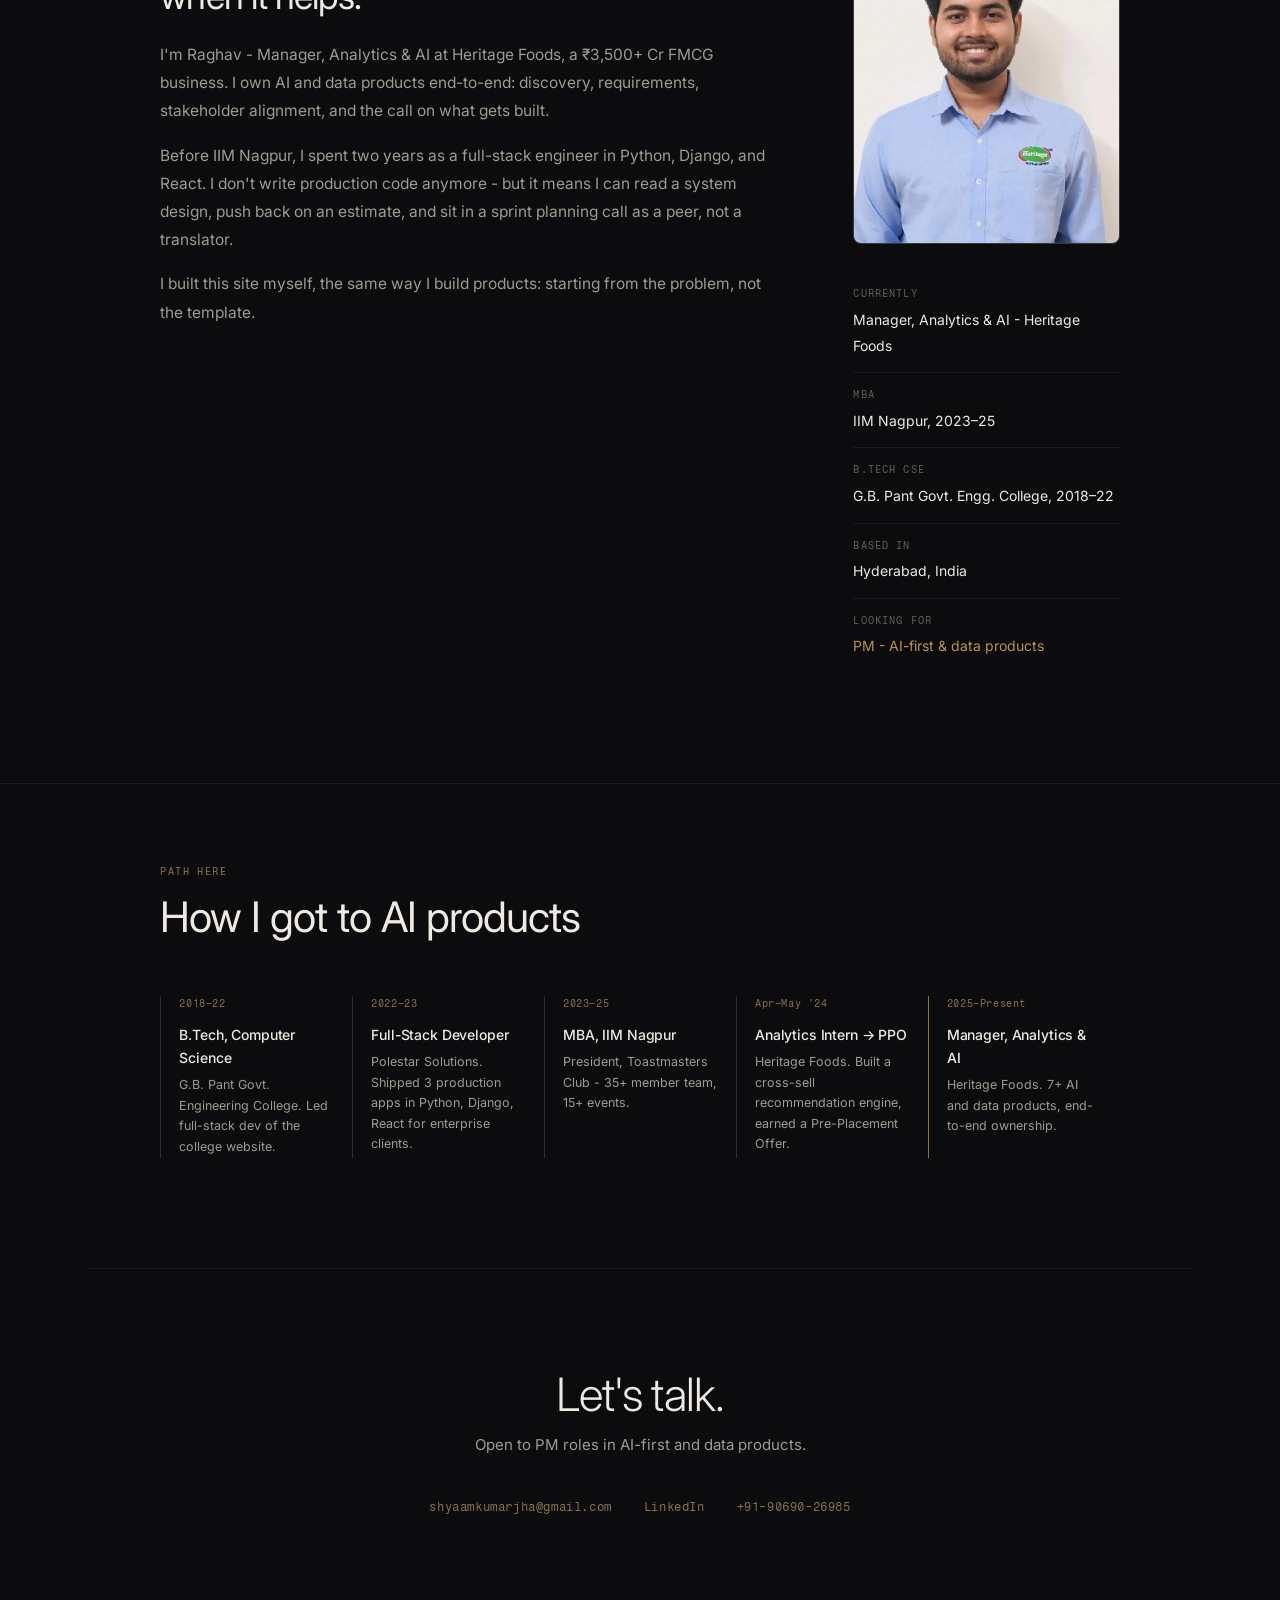
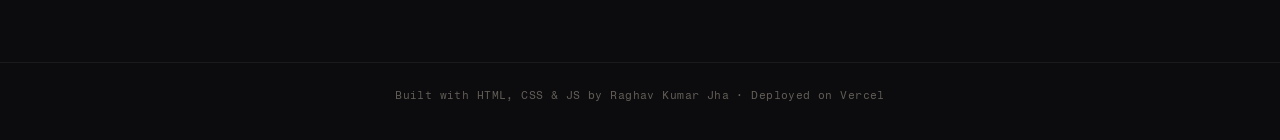
==== commit 0528be72: "added artifacts" ====
--- a/index.html
+++ b/index.html
@@ -57,13 +57,20 @@
 </h1>
         <div class="hero-rule"></div>
         <p class="hero-sub">
-          Currently building AI products at Heritage Foods.
-          Full-stack engineering background - I own discovery, 
-          product requirements, stakeholder alignment, 
-          and delivery - from problem definition to production.
+          I build AI products that solve operational problems at enterprise scale.
+          From discovery and stakeholder alignment to launch, I own the journey
+          from problem to production. My engineering background lets me challenge
+          technical decisions without losing sight of customer and business outcomes.
         </p>
+        <div class="hero-position">
+          <span class="hp-pill">Enterprise Problems</span>
+          <span class="hp-plus">→</span>
+          <span class="hp-pill">AI Products</span>
+          <span class="hp-eq">→</span>
+          <span class="hp-pill hp-pill-gold">Business Outcomes</span>
+        </div>
         <div class="hero-actions">
-          <a href="#cases" class="btn btn-primary">See the work</a>
+          <a href="#cases" class="btn btn-primary">Explore Projects</a>
           <a href="mailto:shyaamkumarjha@gmail.com" class="btn btn-ghost">Get in touch</a>
         </div>
       </div>
@@ -99,8 +106,36 @@
 <section class="cases" id="cases">
   <div class="cases-head reveal">
     <span class="sec-eyebrow">Selected work</span>
-    <h2 class="sec-title">Four systems. All in production.</h2>
-    <p class="sec-sub">Each started as a blank requirements doc and ended as something real people rely on daily.</p>
+    <h2 class="sec-title">Five systems. All in production.</h2>
+    <p class="sec-sub">Each started as a blank requirements doc and ended as something real people rely on daily. Jump to any one - no need to read in order.</p>
+  </div>
+
+  <div class="case-jump reveal">
+    <a href="#case-po" class="cj-card">
+      <span class="cj-idx">01</span>
+      <span class="cj-title">PO Automation Engine</span>
+      <span class="cj-outcome">Days → minutes, 50–60 retail chains</span>
+    </a>
+    <a href="#case-samarth" class="cj-card">
+      <span class="cj-idx">02</span>
+      <span class="cj-title">Heritage Samarth</span>
+      <span class="cj-outcome">One agreed revenue number, org-wide</span>
+    </a>
+    <a href="#case-prism" class="cj-card">
+      <span class="cj-idx">03</span>
+      <span class="cj-title">Heritage Prism</span>
+      <span class="cj-outcome">150+ centres, weekly churn triage</span>
+    </a>
+    <a href="#case-geo" class="cj-card">
+      <span class="cj-idx">04</span>
+      <span class="cj-title">Territory Redesign</span>
+      <span class="cj-outcome">+16,000 L/day incremental milk</span>
+    </a>
+    <a href="#case-purity" class="cj-card">
+      <span class="cj-idx">05</span>
+      <span class="cj-title">Purity Ka Report Card</span>
+      <span class="cj-outcome">1,000s/mo consumer trust lookups</span>
+    </a>
   </div>
 
   <!-- ── CASE 01 ── -->
@@ -127,6 +162,26 @@
       </div>
     </div>
 
+    <div class="case-body">
+      <div class="readout">
+        <div class="rr"><span class="rr-k">Problem</span><p class="rr-v">50–60 retail chains (Zepto, Blinkit, Reliance, D-Mart) sent POs by email across 400+ delivery centres - each one manually read, validated against contracts, and keyed into SAP. The process took days during peak periods.</p></div>
+        <div class="rr"><span class="rr-k">What I built</span><p class="rr-v">Defined the product workflow, aligned Sales, Supply Chain, and Finance on where automation could be trusted, and translated that agreement into five independently verifiable stages - ingestion, validation, order creation, scheduling, GRN verification.</p></div>
+        <div class="rr"><span class="rr-k">Key tradeoff</span><p class="rr-v">Discrete agents over one end-to-end model. POs touch financial records, so a failed stage gets retried in isolation - not by reprocessing the whole order.</p></div>
+        <div class="rr"><span class="rr-k">Lesson</span><p class="rr-v">The MVP relies on predefined mappings for known formats. V2 feeds exception resolutions back in, so the system adapts instead of staying rule-dependent.</p></div>
+      </div>
+      <div class="case-kpi">
+        <div class="kpi-n">Days → Minutes</div>
+        <p class="kpi-l">PO processing time, cut at the source</p>
+        <ul class="kpi-scale">
+          <li>50–60 retail chains</li>
+          <li>400+ delivery centres</li>
+          <li>5 agents, one pipeline</li>
+        </ul>
+      </div>
+    </div>
+
+    <details class="arch-toggle">
+      <summary class="arch-summary">Technical implementation <span class="arch-summary-sub">— multi-agent orchestration, for technical readers</span></summary>
     <div class="arch">
       <div class="arch-eyebrow">System architecture - PO Automation Engine</div>
       <svg class="arch-svg" viewBox="0 0 780 196" xmlns="http://www.w3.org/2000/svg">
@@ -200,23 +255,8 @@
       </svg>
     </div>
 
-    <div class="case-body">
-      <div class="readout">
-        <div class="rr"><span class="rr-k">Problem</span><p class="rr-v">50–60 retail chains (Zepto, Blinkit, Reliance, D-Mart) sent POs by email across 400+ delivery centres - each one manually read, validated against contracts, and keyed into SAP. The process took days during peak periods.</p></div>
-        <div class="rr"><span class="rr-k">What I built</span><p class="rr-v">Defined the product workflow, aligned Sales, Supply Chain, and Finance on where automation could be trusted, and translated that agreement into five independently verifiable stages - ingestion, validation, order creation, scheduling, GRN verification.</p></div>
-        <div class="rr"><span class="rr-k">Key tradeoff</span><p class="rr-v">Discrete agents over one end-to-end model. POs touch financial records, so a failed stage gets retried in isolation - not by reprocessing the whole order.</p></div>
-        <div class="rr"><span class="rr-k">Lesson</span><p class="rr-v">The MVP relies on predefined mappings for known formats. V2 feeds exception resolutions back in, so the system adapts instead of staying rule-dependent.</p></div>
-      </div>
-      <div class="case-kpi">
-        <div class="kpi-n">Days → Minutes</div>
-        <p class="kpi-l">PO processing time, cut at the source</p>
-        <ul class="kpi-scale">
-          <li>50–60 retail chains</li>
-          <li>400+ delivery centres</li>
-          <li>5 agents, one pipeline</li>
-        </ul>
-      </div>
-    </div>
+    </details>
+
   </article>
 
   <!-- ── CASE 02 ── -->
@@ -225,8 +265,8 @@
       <span class="case-idx">02 /</span>
       <span class="case-tag">Enterprise analytics</span>
     </div>
-    <h3 class="case-title">Heritage Samarth &amp; Prism</h3>
-    <p class="case-dek">Self-serve analytics for two audiences with nothing in common: a Branch Manager checking today's revenue, and a data team surfacing farmer-level churn before it costs the business milk volume.</p>
+    <h3 class="case-title">Heritage Samarth</h3>
+    <p class="case-dek">A self-serve revenue dashboard, scoped by role, so a Branch Manager, a Regional Head, and the CEO finally look at the same number when they say "yesterday's revenue."</p>
 
     <div class="discovery">
       <div class="discovery-half">
@@ -234,7 +274,7 @@
         <ul class="discovery-list">
           <li>Compared MIS reports sent to BMs, Regional Managers, Zonal Heads, and the CEO</li>
           <li>Found "yesterday's revenue" meant a different number to each of them</li>
-          <li>Procurement was tracking farmer churn risk manually, in spreadsheets, too late to act</li>
+          <li>Every team had its own analyst manually reconciling numbers before a meeting</li>
         </ul>
       </div>
       <div class="discovery-half">
@@ -243,108 +283,90 @@
       </div>
     </div>
 
-    <div class="arch">
-      <div class="arch-eyebrow">System architecture - Samarth + Prism</div>
-      <svg class="arch-svg" viewBox="0 0 780 200" xmlns="http://www.w3.org/2000/svg">
-        <defs>
-          <marker id="a2" markerWidth="7" markerHeight="7" refX="6" refY="3.5" orient="auto">
-            <polygon points="0 0, 7 3.5, 0 7" fill="#635E57" opacity="0.6"/>
-          </marker>
-          <marker id="a2h" markerWidth="7" markerHeight="7" refX="6" refY="3.5" orient="auto">
-            <polygon points="0 0, 7 3.5, 0 7" fill="#8A7250"/>
-          </marker>
-        </defs>
-
-        <!-- zone labels -->
-        <text x="62" y="13" class="ls" text-anchor="middle">SOURCES</text>
-        <text x="230" y="13" class="ls" text-anchor="middle">PROCESSING</text>
-        <text x="430" y="13" class="ls" text-anchor="middle">ACCESS</text>
-        <text x="660" y="13" class="ls" text-anchor="middle">CONSUMERS</text>
-
-        <!-- zones -->
-        <rect x="10" y="18" width="104" height="164" rx="5" class="zone"/>
-        <rect x="128" y="18" width="200" height="164" rx="5" class="zone"/>
-        <rect x="342" y="18" width="170" height="164" rx="5" class="zone"/>
-        <rect x="526" y="18" width="244" height="164" rx="5" class="zone"/>
-
-        <!-- sources -->
-        <rect x="20" y="38" width="84" height="34" rx="4" class="n"/>
-        <text x="62" y="59" class="lb" text-anchor="middle">SAP S/4HANA</text>
-        <rect x="20" y="82" width="84" height="34" rx="4" class="n"/>
-        <text x="62" y="103" class="lb" text-anchor="middle">Field data</text>
-        <rect x="20" y="126" width="84" height="34" rx="4" class="n"/>
-        <text x="62" y="147" class="lb" text-anchor="middle">Farmer rows</text>
-
-        <!-- samarth pipeline -->
-        <rect x="138" y="34" width="100" height="38" rx="4" class="n"/>
-        <text x="188" y="51" class="lb" text-anchor="middle">KPI pipeline</text>
-        <text x="188" y="65" class="ls" text-anchor="middle">real-time refresh</text>
-
-        <!-- prism pipeline -->
-        <rect x="138" y="84" width="100" height="38" rx="4" class="nh"/>
-        <text x="188" y="99" class="lh" text-anchor="middle">RFM model</text>
-        <text x="188" y="112" class="lsg" text-anchor="middle">recency · frequency · value</text>
-
-        <!-- churn seg -->
-        <rect x="252" y="118" width="76" height="34" rx="4" class="n"/>
-        <text x="290" y="136" class="lb" text-anchor="middle">Churn segs</text>
-        <text x="290" y="149" class="ls" text-anchor="middle">150+ centres</text>
-
-        <!-- access layer -->
-        <rect x="352" y="34" width="150" height="38" rx="4" class="n"/>
-        <text x="427" y="55" class="lb" text-anchor="middle">Role-based views</text>
-        <text x="427" y="69" class="ls" text-anchor="middle">Branch → CEO</text>
-
-        <rect x="352" y="88" width="150" height="66" rx="4" class="n"/>
-        <text x="427" y="109" class="lb" text-anchor="middle">Segment access</text>
-        <text x="427" y="124" class="ls" text-anchor="middle">data team · procurement</text>
-        <text x="427" y="138" class="ls" text-anchor="middle">churn risk surface</text>
-
-        <!-- consumers -->
-        <rect x="536" y="30" width="224" height="46" rx="4" class="nl"/>
-        <text x="648" y="52" class="lb" text-anchor="middle">Samarth - ₹6.6 Cr daily revenue</text>
-        <text x="648" y="67" class="ls" text-anchor="middle">BM · Regional Head · CEO</text>
-
-        <rect x="536" y="90" width="224" height="62" rx="4" class="nl"/>
-        <text x="648" y="112" class="lb" text-anchor="middle">Prism - churn risk prioritisation</text>
-        <text x="648" y="127" class="ls" text-anchor="middle">Procurement team</text>
-        <text x="648" y="142" class="ls" text-anchor="middle">Field intervention planning</text>
-
-        <!-- arrows -->
-        <line x1="104" y1="55" x2="135" y2="53" class="edge" marker-end="url(#a2)"/>
-        <line x1="104" y1="99" x2="135" y2="103" class="edge" marker-end="url(#a2)"/>
-        <line x1="104" y1="143" x2="135" y2="120" class="edge" marker-end="url(#a2)"/>
-        <line x1="238" y1="53" x2="350" y2="53" class="edge" marker-end="url(#a2)"/>
-        <line x1="238" y1="103" x2="250" y2="121" class="edge" marker-end="url(#a2)"/>
-        <line x1="328" y1="135" x2="350" y2="121" class="edgeh" marker-end="url(#a2h)"/>
-        <line x1="502" y1="53" x2="533" y2="53" class="edge" marker-end="url(#a2)"/>
-        <line x1="502" y1="121" x2="533" y2="121" class="edgeh" marker-end="url(#a2h)"/>
-      </svg>
-    </div>
-
     <div class="case-body">
       <div class="readout">
-        <div class="rr"><span class="rr-k">Problem</span><p class="rr-v">Sales performance and collection-centre health lived in disconnected reports, each with its own assumptions. Leadership from Branch Manager to CEO needed one trusted, role-appropriate view - without waiting on an analyst to reconcile numbers first.</p></div>
-        <div class="rr"><span class="rr-k">What I built</span><p class="rr-v">Audited how every team's MIS actually calculated its numbers, then ran alignment sessions with Sales and Procurement to agree on one definition per metric - documented and enforced across systems, even where the underlying data still came from different sources. Samarth then gives every level of leadership the same ₹6.6 Cr/day revenue picture, scoped to their role. Prism gives procurement an early warning on farmer churn, ranked across 150+ collection centres.</p></div>
-        <div class="rr"><span class="rr-k">Key tradeoff</span><p class="rr-v">Chose RFM over a heavier ML churn model - the business needed interpretable segments stakeholders would actually trust and act on, not just accurate ones.</p></div>
-        <div class="rr"><span class="rr-k">What surprised us</span><p class="rr-v">Getting three teams to agree on one number took more negotiation than any model build. Once they did, adoption was immediate - nobody had to "double-check" a number that came from one governed definition.</p></div>
+        <div class="rr"><span class="rr-k">Problem</span><p class="rr-v">Sales performance lived in disconnected reports, each with its own assumptions. Leadership from Branch Manager to CEO needed one trusted, role-appropriate view - without waiting on an analyst to reconcile numbers first.</p></div>
+        <div class="rr"><span class="rr-k">What I built</span><p class="rr-v">Audited how every team's MIS actually calculated its numbers, then ran alignment sessions with Sales to agree on one definition per metric - documented and enforced across systems, even where the underlying data still came from different sources. Samarth gives every level of leadership the same ₹6.6 Cr/day revenue picture, scoped to their role.</p></div>
+        <div class="rr"><span class="rr-k">Key tradeoff</span><p class="rr-v">One governed metric definition over letting each team keep its own calculation logic. Slower to roll out - every team had to give something up - but it killed the "whose number is right" debate for good.</p></div>
+        <div class="rr"><span class="rr-k">What surprised us</span><p class="rr-v">Getting four leadership levels to agree on one number took more negotiation than any model build. Once they did, adoption was immediate - nobody had to "double-check" a number that came from one governed definition.</p></div>
       </div>
       <div class="case-kpi">
         <div class="kpi-n">One number</div>
         <p class="kpi-l">Replacing reports that disagreed</p>
         <ul class="kpi-scale">
           <li>₹6.6 Cr/day, one figure, every role</li>
-          <li>150+ collection centres</li>
           <li>4 leadership levels aligned</li>
+          <li>Zero manual reconciliation</li>
         </ul>
       </div>
     </div>
+
+    <details class="arch-toggle">
+      <summary class="arch-summary">View alignment artifact <span class="arch-summary-sub">— wireframe used to validate hierarchy with stakeholders</span></summary>
+      <div class="wireframe-note">
+        <p>Before any visual design started, I used this to walk Zonal Heads and Branch Managers through the information hierarchy and pressure-test it - what should a manager see first, what's a real decision point vs. a nice-to-have number. The sticky notes are real review notes from that session, kept on the artifact so the tradeoffs stay visible.</p>
+      </div>
+      <img src="assets/samarth-wireframe.svg" alt="Lo-fi wireframe of the Samarth branch manager dashboard with stakeholder review notes on information hierarchy" class="wireframe-img">
+    </details>
+
   </article>
 
   <!-- ── CASE 03 ── -->
+  <article class="case reveal" id="case-prism">
+    <div class="case-meta">
+      <span class="case-idx">03 /</span>
+      <span class="case-tag">Procurement · Predictive</span>
+    </div>
+    <h3 class="case-title">Heritage Prism</h3>
+    <p class="case-dek">A weekly scorecard that tells procurement which collection centres and farmers need intervention before churn costs the business milk volume - built on the same governed data layer as Samarth.</p>
+
+    <div class="discovery">
+      <div class="discovery-half">
+        <span class="discovery-k">Discovery</span>
+        <ul class="discovery-list">
+          <li>Procurement was tracking farmer churn risk manually, in spreadsheets, too late to act</li>
+          <li>V1 shipped as a flat KPI list - CXOs read top to bottom, not by theme, and missed what needed action</li>
+          <li>A red/green rule on "cost per fat kg" flagged a genuinely good outcome as a problem</li>
+        </ul>
+      </div>
+      <div class="discovery-half">
+        <span class="discovery-k">Key insight</span>
+        <p class="discovery-v insight">A flat KPI list told procurement what changed, not what to do about it. The fix wasn't a better chart - it was grouping by how procurement actually thinks: collection health → farmer health → who to intervene with.</p>
+      </div>
+    </div>
+
+    <div class="case-body">
+      <div class="readout">
+        <div class="rr"><span class="rr-k">Problem</span><p class="rr-v">Farmer and HPC churn risk was tracked manually in spreadsheets and surfaced too late for the field team to act. The first dashboard attempt listed every metric flat, with no signal for where to look first.</p></div>
+        <div class="rr"><span class="rr-k">What I built</span><p class="rr-v">An RFM-based churn model ranking risk across 150+ collection centres, presented as a three-stage triage funnel - collection health, farmer health, intervene - instead of a KPI wall. Default view stays All India; zone is a drill-down, not the starting point, so procurement sees where to act before where to look.</p></div>
+        <div class="rr"><span class="rr-k">Key tradeoff</span><p class="rr-v">Chose RFM over a heavier ML churn model - the business needed interpretable segments stakeholders would actually trust and act on, not just accurate ones.</p></div>
+        <div class="rr"><span class="rr-k">What I'd reconsider</span><p class="rr-v">A flat red/green rule doesn't capture direction correctly everywhere - cost-up was sometimes a good outcome (driven by higher fat content), and "farmers per HPC" dropping could mean better service density, not attrition. V2 needs metric-specific direction logic, not one global rule.</p></div>
+      </div>
+      <div class="case-kpi">
+        <div class="kpi-n">150+ centres</div>
+        <p class="kpi-l">Churn risk, ranked weekly</p>
+        <ul class="kpi-scale">
+          <li>RFM segmentation model</li>
+          <li>3-stage triage funnel</li>
+          <li>Weekly procurement review cycle</li>
+        </ul>
+      </div>
+    </div>
+
+    <details class="arch-toggle">
+      <summary class="arch-summary">View alignment artifact <span class="arch-summary-sub">— wireframe used to validate metric grouping with stakeholders</span></summary>
+      <div class="wireframe-note">
+        <p>Same exercise as Samarth, different problem: this version tests whether grouping metrics into a "collection health → farmer health → intervene" funnel reads correctly to a CXO who skims top to bottom. The sticky notes flag two real ambiguities the review surfaced - a flat red/green rule that hid a good outcome, and a metric where "lower" wasn't obviously bad.</p>
+      </div>
+      <img src="assets/prism-wireframe.svg" alt="Lo-fi wireframe of the Prism procurement scorecard with stakeholder review notes on metric grouping and color logic" class="wireframe-img">
+    </details>
+
+  </article>
+
+  <!-- ── CASE 04 ── -->
   <article class="case reveal" id="case-geo">
     <div class="case-meta">
-      <span class="case-idx">03 /</span>
+      <span class="case-idx">04 /</span>
       <span class="case-tag">Geospatial · ML</span>
     </div>
     <h3 class="case-title">Geospatial Territory Redesign</h3>
@@ -365,6 +387,26 @@
       </div>
     </div>
 
+    <div class="case-body">
+      <div class="readout">
+        <div class="rr"><span class="rr-k">Problem</span><p class="rr-v">Distributor placement had grown organically over years. No one could confidently tell under-penetrated clusters apart from clusters that were simply under-served by territory design.</p></div>
+        <div class="rr"><span class="rr-k">What I built</span><p class="rr-v">Turned an unanswerable sales question into a model leadership could act on - clustering field-agent and retail-coverage data across six states to surface real gaps, then building the revenue-backed case that took it from a chart to an approved distributor rollout.</p></div>
+        <div class="rr"><span class="rr-k">Key tradeoff</span><p class="rr-v">Chose DBSCAN over fixed-radius clustering - retailers don't cluster in neat circles, and density-based clusters reflected real market behaviour while filtering outliers.</p></div>
+        <div class="rr"><span class="rr-k">What I'd build next</span><p class="rr-v">Accurate clusters alone didn't drive adoption - leadership needed transparent reasoning and estimated impact before acting. Next: fold in distributor capacity, travel time, and serviceability constraints alongside geography.</p></div>
+      </div>
+      <div class="case-kpi">
+        <div class="kpi-n">+16,000 L/day</div>
+        <p class="kpi-l">Incremental milk sales unlocked</p>
+        <ul class="kpi-scale">
+          <li>900+ field agents clustered</li>
+          <li>6 states covered</li>
+          <li>1 approved distributor rollout</li>
+        </ul>
+      </div>
+    </div>
+
+    <details class="arch-toggle">
+      <summary class="arch-summary">Technical implementation <span class="arch-summary-sub">— data pipeline and clustering approach</span></summary>
     <div class="arch">
       <div class="arch-eyebrow">Analysis pipeline - territory clustering</div>
       <svg class="arch-svg" viewBox="0 0 780 220" xmlns="http://www.w3.org/2000/svg">
@@ -549,29 +591,14 @@
 </svg>
     </div>
 
-    <div class="case-body">
-      <div class="readout">
-        <div class="rr"><span class="rr-k">Problem</span><p class="rr-v">Distributor placement had grown organically over years. No one could confidently tell under-penetrated clusters apart from clusters that were simply under-served by territory design.</p></div>
-        <div class="rr"><span class="rr-k">What I built</span><p class="rr-v">Turned an unanswerable sales question into a model leadership could act on - clustering field-agent and retail-coverage data across six states to surface real gaps, then building the revenue-backed case that took it from a chart to an approved distributor rollout.</p></div>
-        <div class="rr"><span class="rr-k">Key tradeoff</span><p class="rr-v">Chose DBSCAN over fixed-radius clustering - retailers don't cluster in neat circles, and density-based clusters reflected real market behaviour while filtering outliers.</p></div>
-        <div class="rr"><span class="rr-k">What I'd build next</span><p class="rr-v">Accurate clusters alone didn't drive adoption - leadership needed transparent reasoning and estimated impact before acting. Next: fold in distributor capacity, travel time, and serviceability constraints alongside geography.</p></div>
-      </div>
-      <div class="case-kpi">
-        <div class="kpi-n">+16,000 L/day</div>
-        <p class="kpi-l">Incremental milk sales unlocked</p>
-        <ul class="kpi-scale">
-          <li>900+ field agents clustered</li>
-          <li>6 states covered</li>
-          <li>1 approved distributor rollout</li>
-        </ul>
-      </div>
-    </div>
+    </details>
+
   </article>
 
   <!-- ── CASE 04 ── -->
   <article class="case reveal" id="case-purity">
     <div class="case-meta">
-      <span class="case-idx">04 /</span>
+      <span class="case-idx">05 /</span>
       <span class="case-tag">Consumer · Trust</span>
     </div>
     <h3 class="case-title">Purity Ka Report Card</h3>
@@ -592,6 +619,26 @@
       </div>
     </div>
 
+    <div class="case-body">
+      <div class="readout">
+        <div class="rr"><span class="rr-k">Problem</span><p class="rr-v">Milk quality testing happened, but it was invisible to the end consumer - a trust gap with no product behind it.</p></div>
+        <div class="rr"><span class="rr-k">What I built</span><p class="rr-v">Scoped this as a trust problem, not a tech problem, designed for the moment a consumer is deciding whether to buy: an internal QA batch-entry portal, a public lookup page, and a QR code on the packaging connecting the two - no app, no login.</p></div>
+        <div class="rr"><span class="rr-k">Key tradeoff</span><p class="rr-v">Chose a QR-enabled public web page over an in-app feature - any smartphone camera could verify quality instantly, maximising accessibility at the point of purchase.</p></div>
+        <div class="rr"><span class="rr-k">Lesson</span><p class="rr-v">Transparency alone didn't build trust - context did. Consumers wanted plain explanations, not raw lab values. Next: pair batch reports with freshness indicators and product education.</p></div>
+      </div>
+      <div class="case-kpi">
+        <div class="kpi-n">1,000s/mo</div>
+        <p class="kpi-l">Consumer batch lookups, a new trust signal</p>
+        <ul class="kpi-scale">
+          <li>1 QR code, zero app installs</li>
+          <li>Every production batch covered</li>
+          <li>Live at the point of purchase</li>
+        </ul>
+      </div>
+    </div>
+
+    <details class="arch-toggle">
+      <summary class="arch-summary">Technical implementation <span class="arch-summary-sub">— end-to-end consumer flow, for technical readers</span></summary>
     <div class="arch">
       <div class="arch-eyebrow">System architecture - Purity Ka Report Card</div>
       <svg class="arch-svg" viewBox="0 0 780 200" xmlns="http://www.w3.org/2000/svg">
@@ -666,23 +713,8 @@
       </svg>
     </div>
 
-    <div class="case-body">
-      <div class="readout">
-        <div class="rr"><span class="rr-k">Problem</span><p class="rr-v">Milk quality testing happened, but it was invisible to the end consumer - a trust gap with no product behind it.</p></div>
-        <div class="rr"><span class="rr-k">What I built</span><p class="rr-v">Scoped this as a trust problem, not a tech problem, designed for the moment a consumer is deciding whether to buy: an internal QA batch-entry portal, a public lookup page, and a QR code on the packaging connecting the two - no app, no login.</p></div>
-        <div class="rr"><span class="rr-k">Key tradeoff</span><p class="rr-v">Chose a QR-enabled public web page over an in-app feature - any smartphone camera could verify quality instantly, maximising accessibility at the point of purchase.</p></div>
-        <div class="rr"><span class="rr-k">Lesson</span><p class="rr-v">Transparency alone didn't build trust - context did. Consumers wanted plain explanations, not raw lab values. Next: pair batch reports with freshness indicators and product education.</p></div>
-      </div>
-      <div class="case-kpi">
-        <div class="kpi-n">1,000s/mo</div>
-        <p class="kpi-l">Consumer batch lookups, a new trust signal</p>
-        <ul class="kpi-scale">
-          <li>1 QR code, zero app installs</li>
-          <li>Every production batch covered</li>
-          <li>Live at the point of purchase</li>
-        </ul>
-      </div>
-    </div>
+    </details>
+
   </article>
 </section>
 
@@ -775,13 +807,12 @@
 </ul>
     </div>
     <div class="stack-col reveal">
-      <h3>Enterprise Platforms</h3>
+      <h3>Works Across</h3>
       <ul>
   <li>SAP S/4HANA · Anaplan</li>
-  <li>SQL · Python</li>
   <li>Power BI</li>
-  <li>AWS (S3, EC2)</li>
-  <li>REST APIs · Git</li>
+  <li>SQL · Python — reads code, ships specs</li>
+  <li>Engineering, Sales, Supply Chain, Finance</li>
 </ul>
     </div>
 
@@ -793,10 +824,10 @@
   <div class="about-inner">
     <div class="about-copy reveal">
       <span class="sec-eyebrow">About</span>
-      <h2>MBA who still reads the stack trace.</h2>
-      <p>I'm Raghav - Manager, Analytics &amp; AI at Heritage Foods, a ₹3,500+ Cr FMCG business. I own AI and data products end-to-end: requirements, architecture, stakeholder alignment, and the shipping.</p>
-      <p>My engineering background - full-stack development in Python, Django, and React before IIM Nagpur - helps me translate business problems into technical execution without losing sight of user outcomes.</p>
-      <p>I built this site myself, the same way I build everything: starting from the problem, not the template.</p>
+      <h2>Product manager first. Engineer when it helps.</h2>
+      <p>I'm Raghav - Manager, Analytics &amp; AI at Heritage Foods, a ₹3,500+ Cr FMCG business. I own AI and data products end-to-end: discovery, requirements, stakeholder alignment, and the call on what gets built.</p>
+      <p>Before IIM Nagpur, I spent two years as a full-stack engineer in Python, Django, and React. I don't write production code anymore - but it means I can read a system design, push back on an estimate, and sit in a sprint planning call as a peer, not a translator.</p>
+      <p>I built this site myself, the same way I build products: starting from the problem, not the template.</p>
     </div>
     <div class="about-aside reveal">
       <div class="about-photo">
--- a/css/style.css
+++ b/css/style.css
@@ -298,13 +298,41 @@
   font-size: 16px;
   color: var(--text-2);
   line-height: 1.8;
-  max-width: 440px;
+  max-width: 620px;
+}
+
+.hero-position {
+  display: flex;
+  align-items: center;
+  gap: 10px;
+  margin-top: 24px;
+  flex-wrap: wrap;
+}
+.hp-pill {
+  font-family: var(--font-display);
+  font-size: 10.5px;
+  letter-spacing: 0.04em;
+  color: var(--text-2);
+  border: 1px solid var(--b2);
+  padding: 7px 12px;
+  border-radius: 20px;
+  white-space: nowrap;
+}
+.hp-pill-gold {
+  color: var(--gold);
+  border-color: var(--gold-tint2);
+  background: var(--gold-tint);
+}
+.hp-plus, .hp-eq {
+  font-family: var(--font-display);
+  font-size: 11px;
+  color: var(--text-3);
 }
 
 .hero-actions {
   display: flex;
   gap: 12px;
-  margin-top: 36px;
+  margin-top: 32px;
   flex-wrap: wrap;
 }
 
@@ -473,6 +501,51 @@
   margin: 0 auto;
   padding: 0 var(--pad) 72px;
 }
+
+/* case jump nav — lets a recruiter pick before reading */
+.case-jump {
+  max-width: var(--max);
+  margin: 0 auto;
+  padding: 0 var(--pad) 64px;
+  display: grid;
+  grid-template-columns: repeat(5, 1fr);
+  gap: 12px;
+}
+.cj-card {
+  display: flex;
+  flex-direction: column;
+  gap: 8px;
+  padding: 18px 16px;
+  border: 1px solid var(--b1);
+  border-radius: 8px;
+  background: var(--bg-1);
+  transition: border-color 0.18s, background 0.18s, transform 0.18s;
+}
+.cj-card:hover {
+  border-color: var(--gold-dim);
+  background: var(--bg-2);
+  transform: translateY(-2px);
+}
+.cj-idx {
+  font-family: var(--font-display);
+  font-size: 10px;
+  letter-spacing: 0.1em;
+  color: var(--text-3);
+}
+.cj-title {
+  font-size: 13.5px;
+  color: var(--text);
+  font-weight: 500;
+  letter-spacing: -0.01em;
+}
+.cj-outcome {
+  font-size: 11.5px;
+  color: var(--gold-dim);
+  line-height: 1.45;
+}
+@media (max-width: 1000px) { .case-jump { grid-template-columns: repeat(3, 1fr); } }
+@media (max-width: 700px) { .case-jump { grid-template-columns: 1fr 1fr; } }
+@media (max-width: 460px) { .case-jump { grid-template-columns: 1fr; } }
 
 /* individual case */
 .case {
@@ -585,6 +658,64 @@
 }
 
 /* architecture diagram container */
+/* architecture diagram — now evidence, opened on demand */
+.arch-toggle {
+  margin-bottom: 8px;
+}
+.arch-summary {
+  list-style: none;
+  cursor: pointer;
+  display: flex;
+  align-items: center;
+  gap: 8px;
+  font-family: var(--font-display);
+  font-size: 11px;
+  letter-spacing: 0.06em;
+  text-transform: uppercase;
+  color: var(--gold-dim);
+  padding: 12px 16px;
+  border: 1px solid var(--b2);
+  border-radius: 6px;
+  transition: border-color 0.18s, color 0.18s, background 0.18s;
+}
+.arch-summary::-webkit-details-marker { display: none; }
+.arch-summary::before {
+  content: '▸';
+  font-size: 10px;
+  transition: transform 0.18s;
+}
+.arch-toggle[open] .arch-summary::before { transform: rotate(90deg); }
+.arch-summary:hover { border-color: var(--gold); color: var(--gold); background: var(--gold-tint); }
+.arch-summary-sub {
+  font-family: var(--font-body);
+  text-transform: none;
+  letter-spacing: 0;
+  color: var(--text-3);
+  font-size: 11.5px;
+}
+.arch-toggle .arch {
+  margin-top: 14px;
+  margin-bottom: 0;
+}
+
+.wireframe-note {
+  margin-top: 14px;
+}
+.wireframe-note p {
+  font-size: 13px;
+  color: var(--text-2);
+  line-height: 1.7;
+  max-width: 640px;
+}
+.wireframe-img {
+  width: 100%;
+  height: auto;
+  display: block;
+  margin-top: 16px;
+  border-radius: 6px;
+  border: 1px solid var(--b1);
+}
+
 .arch {
   background: var(--bg-1);
   border: 1px solid var(--b1);
@@ -812,7 +943,7 @@
   grid-template-columns:repeat(3,1fr);
   gap: 40px;
 }
-.stack-col h4 {
+.stack-col h3 {
   font-family: var(--font-display);
   font-size: 10px;
   letter-spacing: 0.12em;
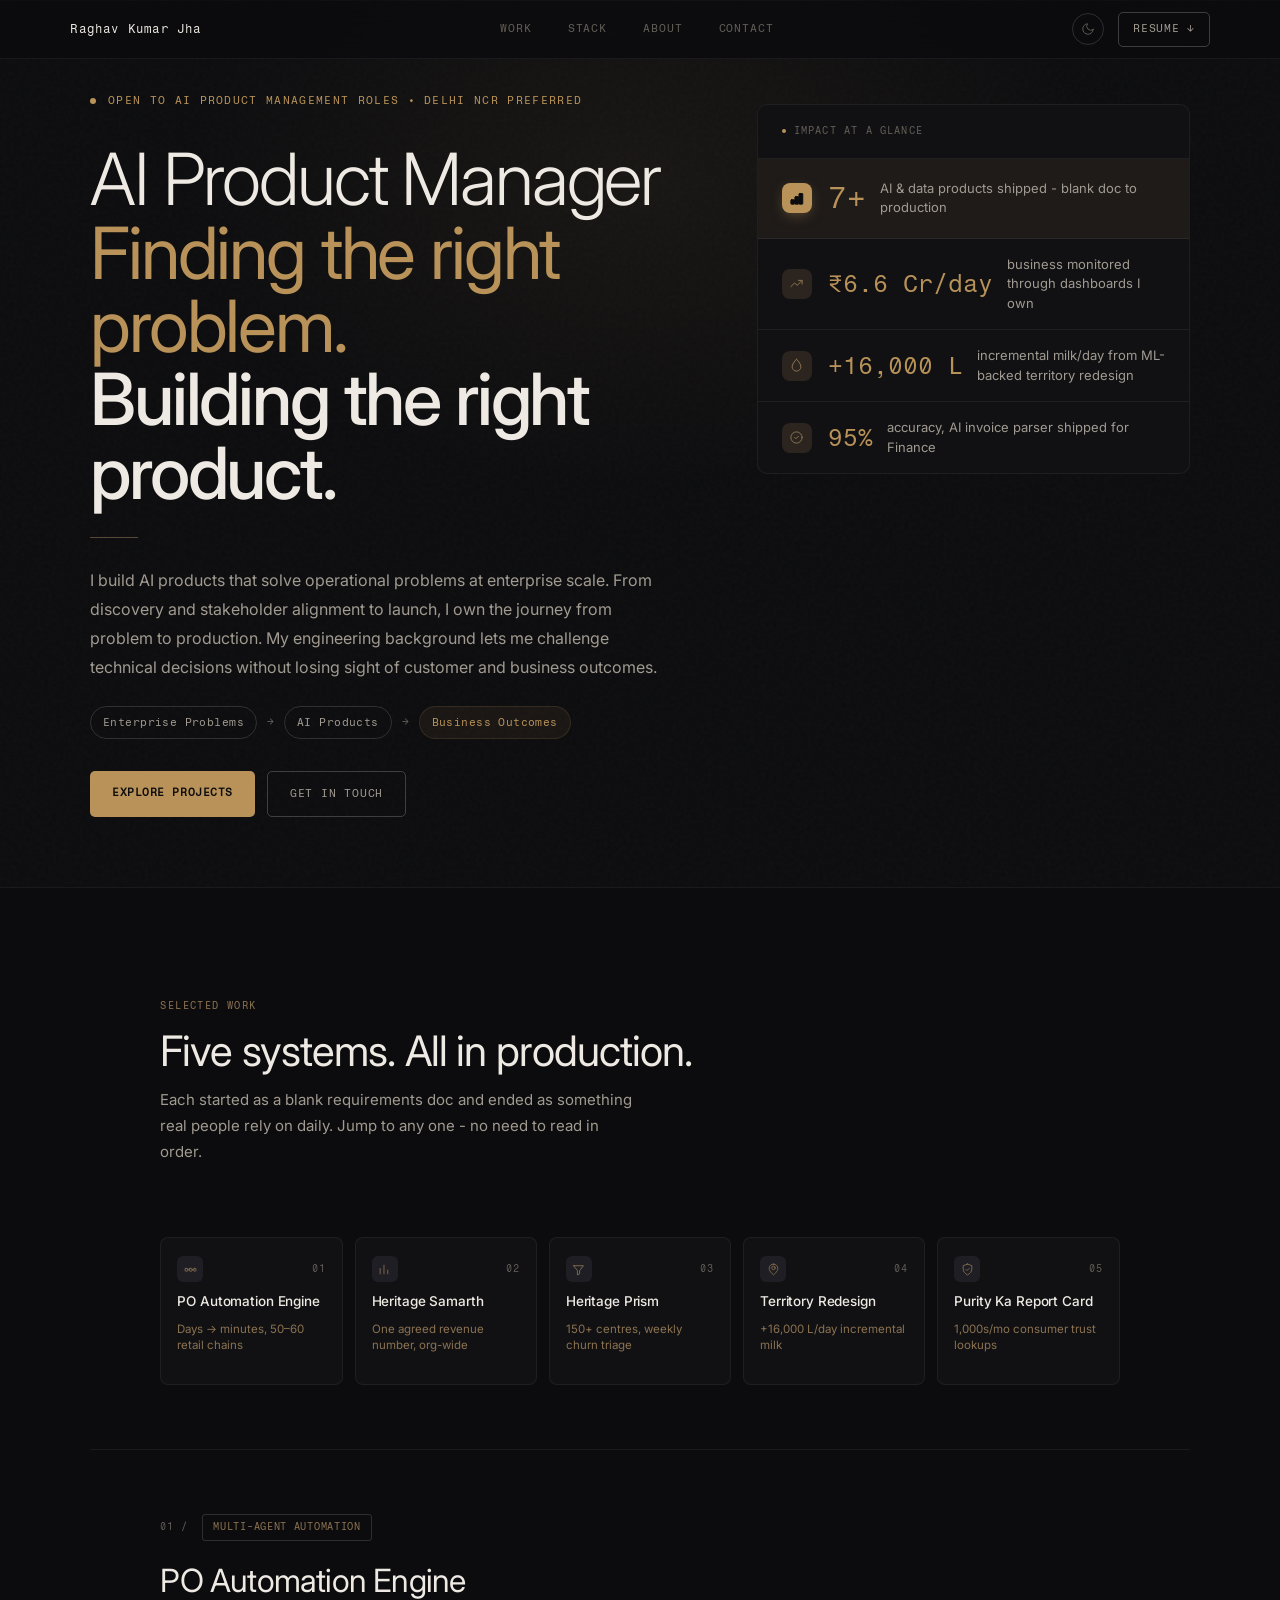
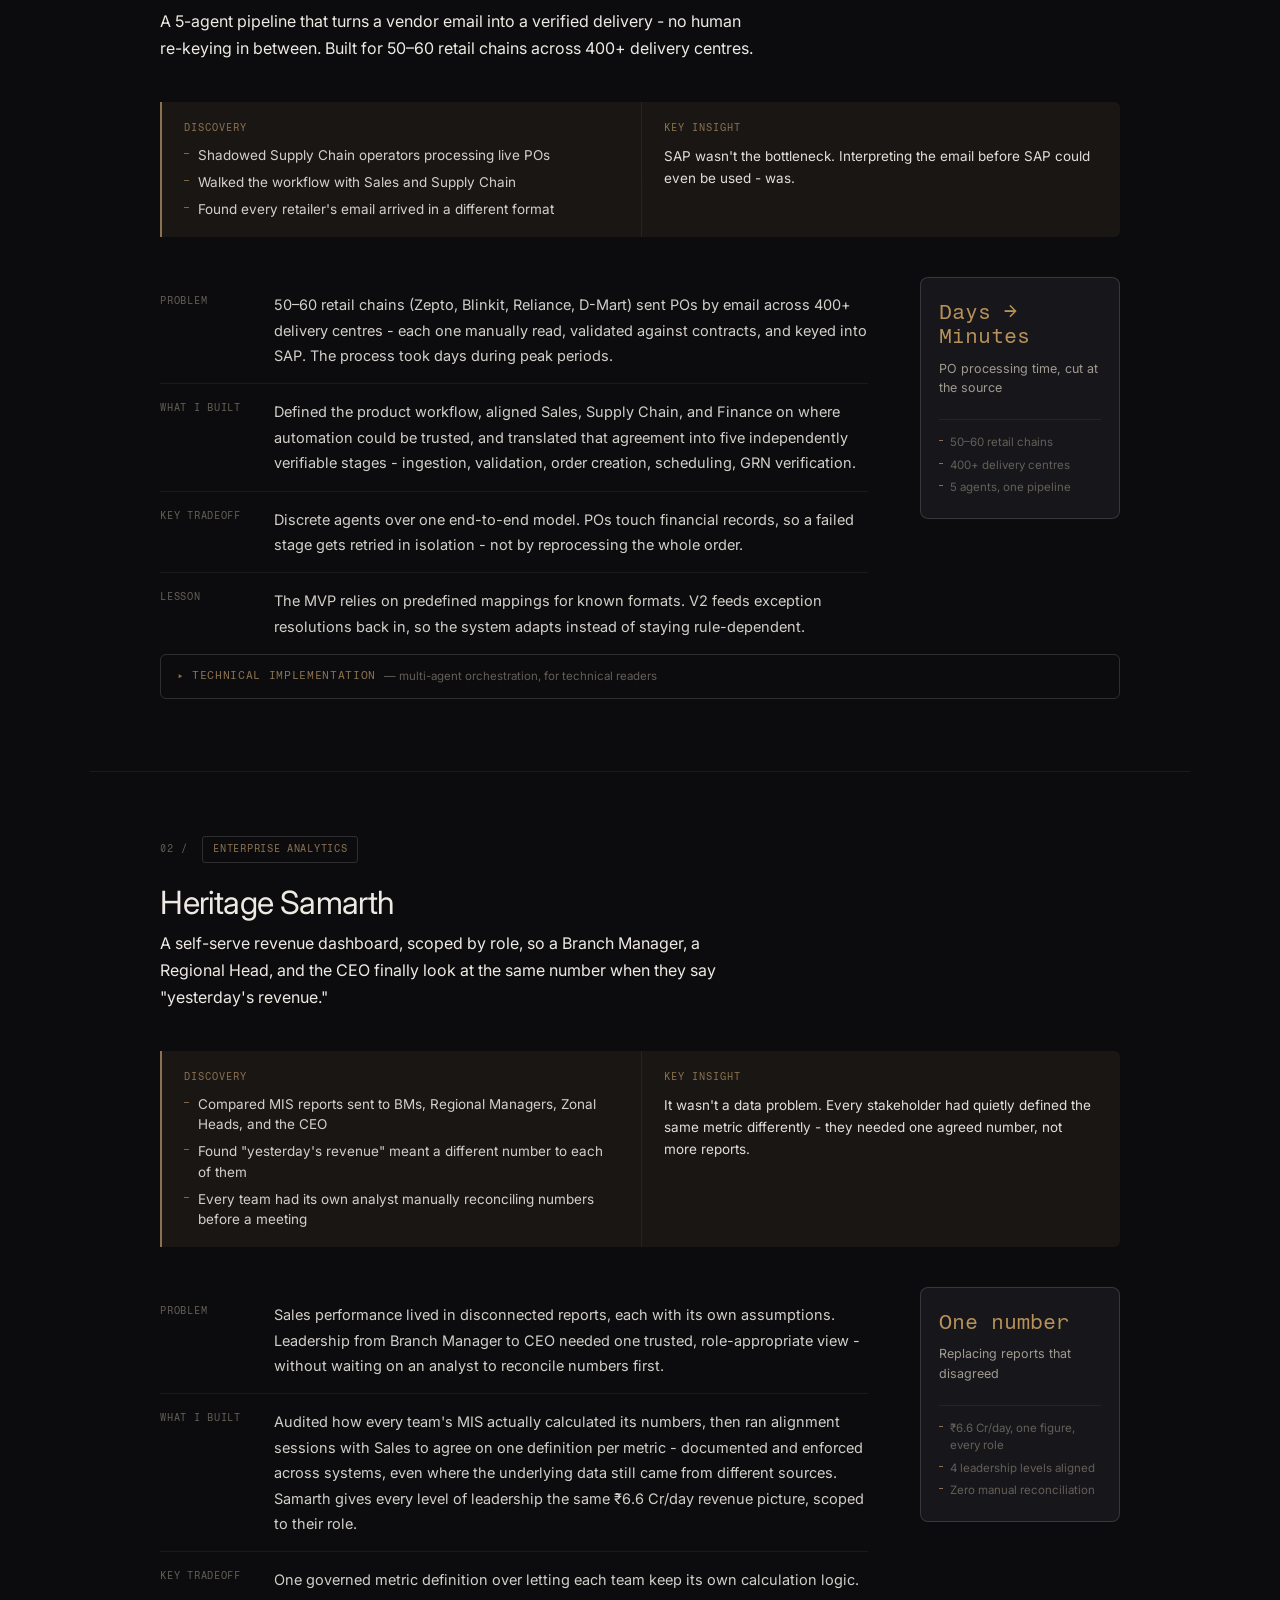
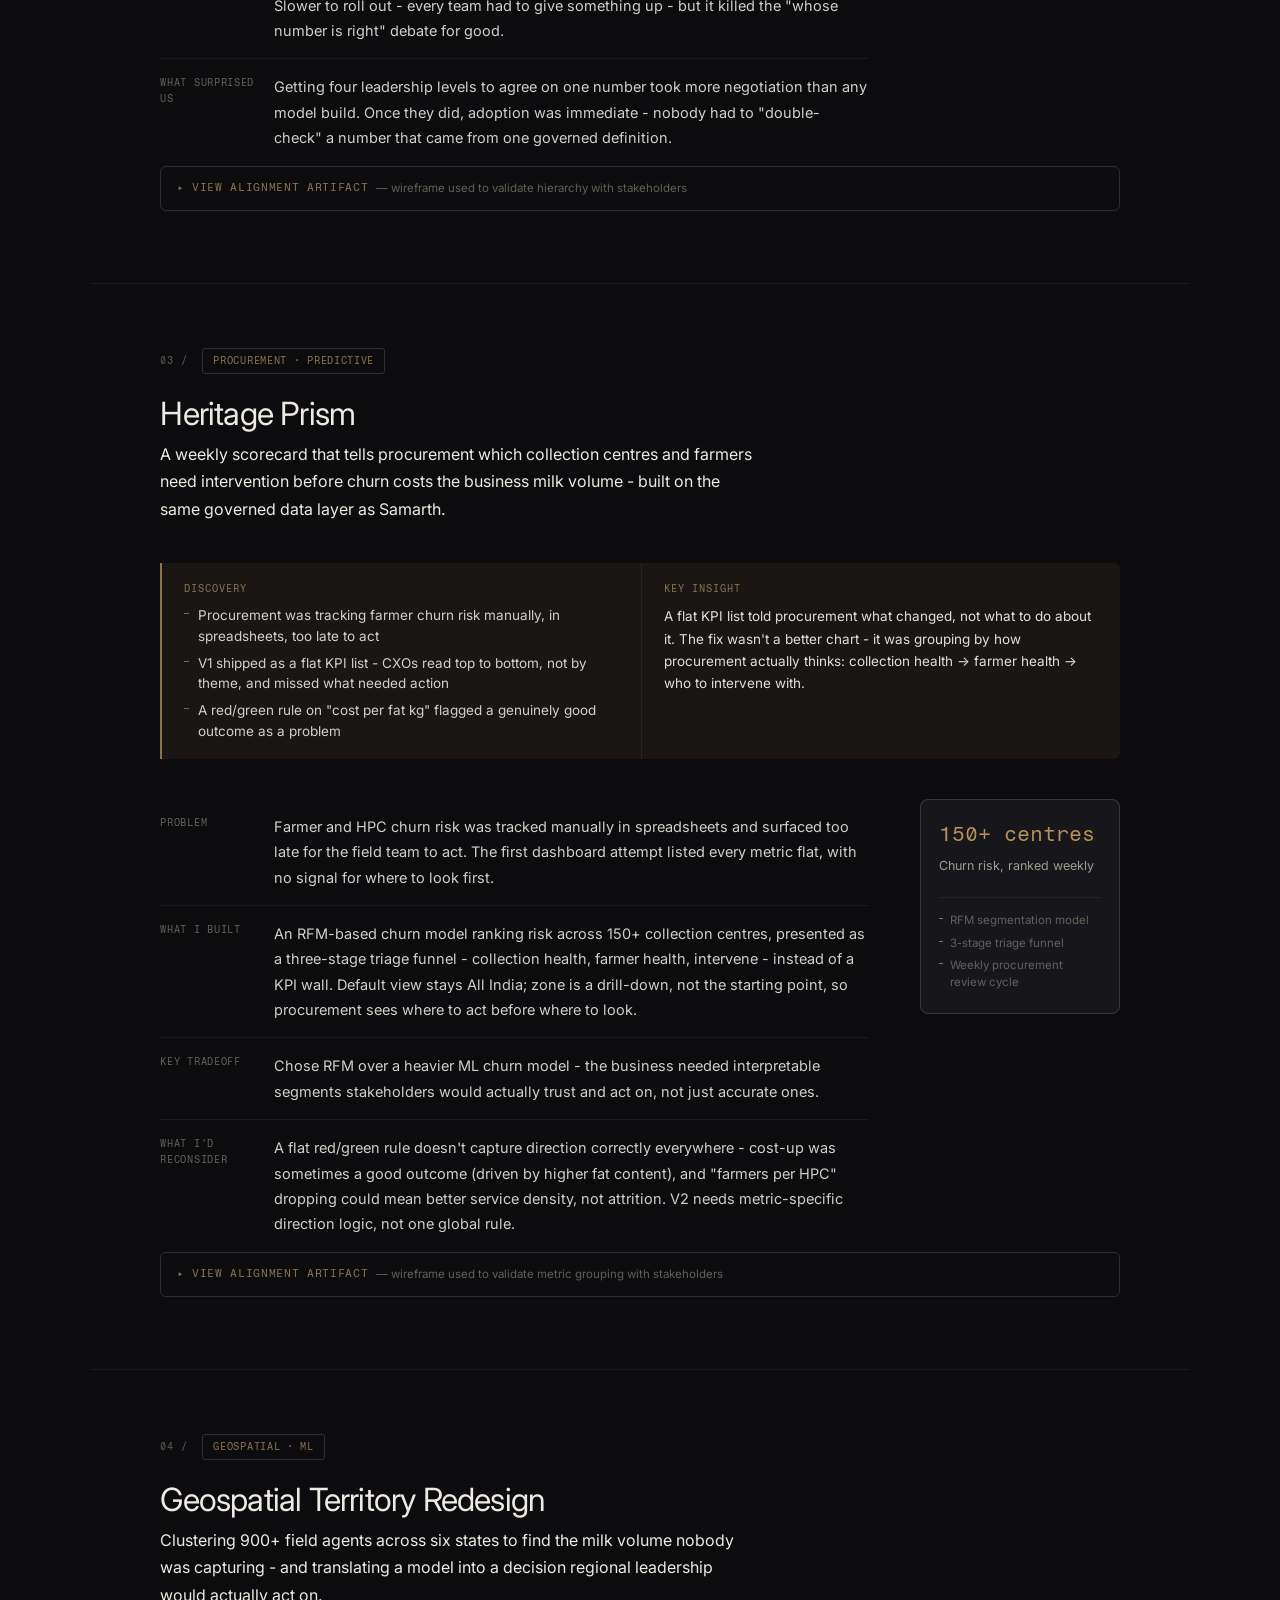
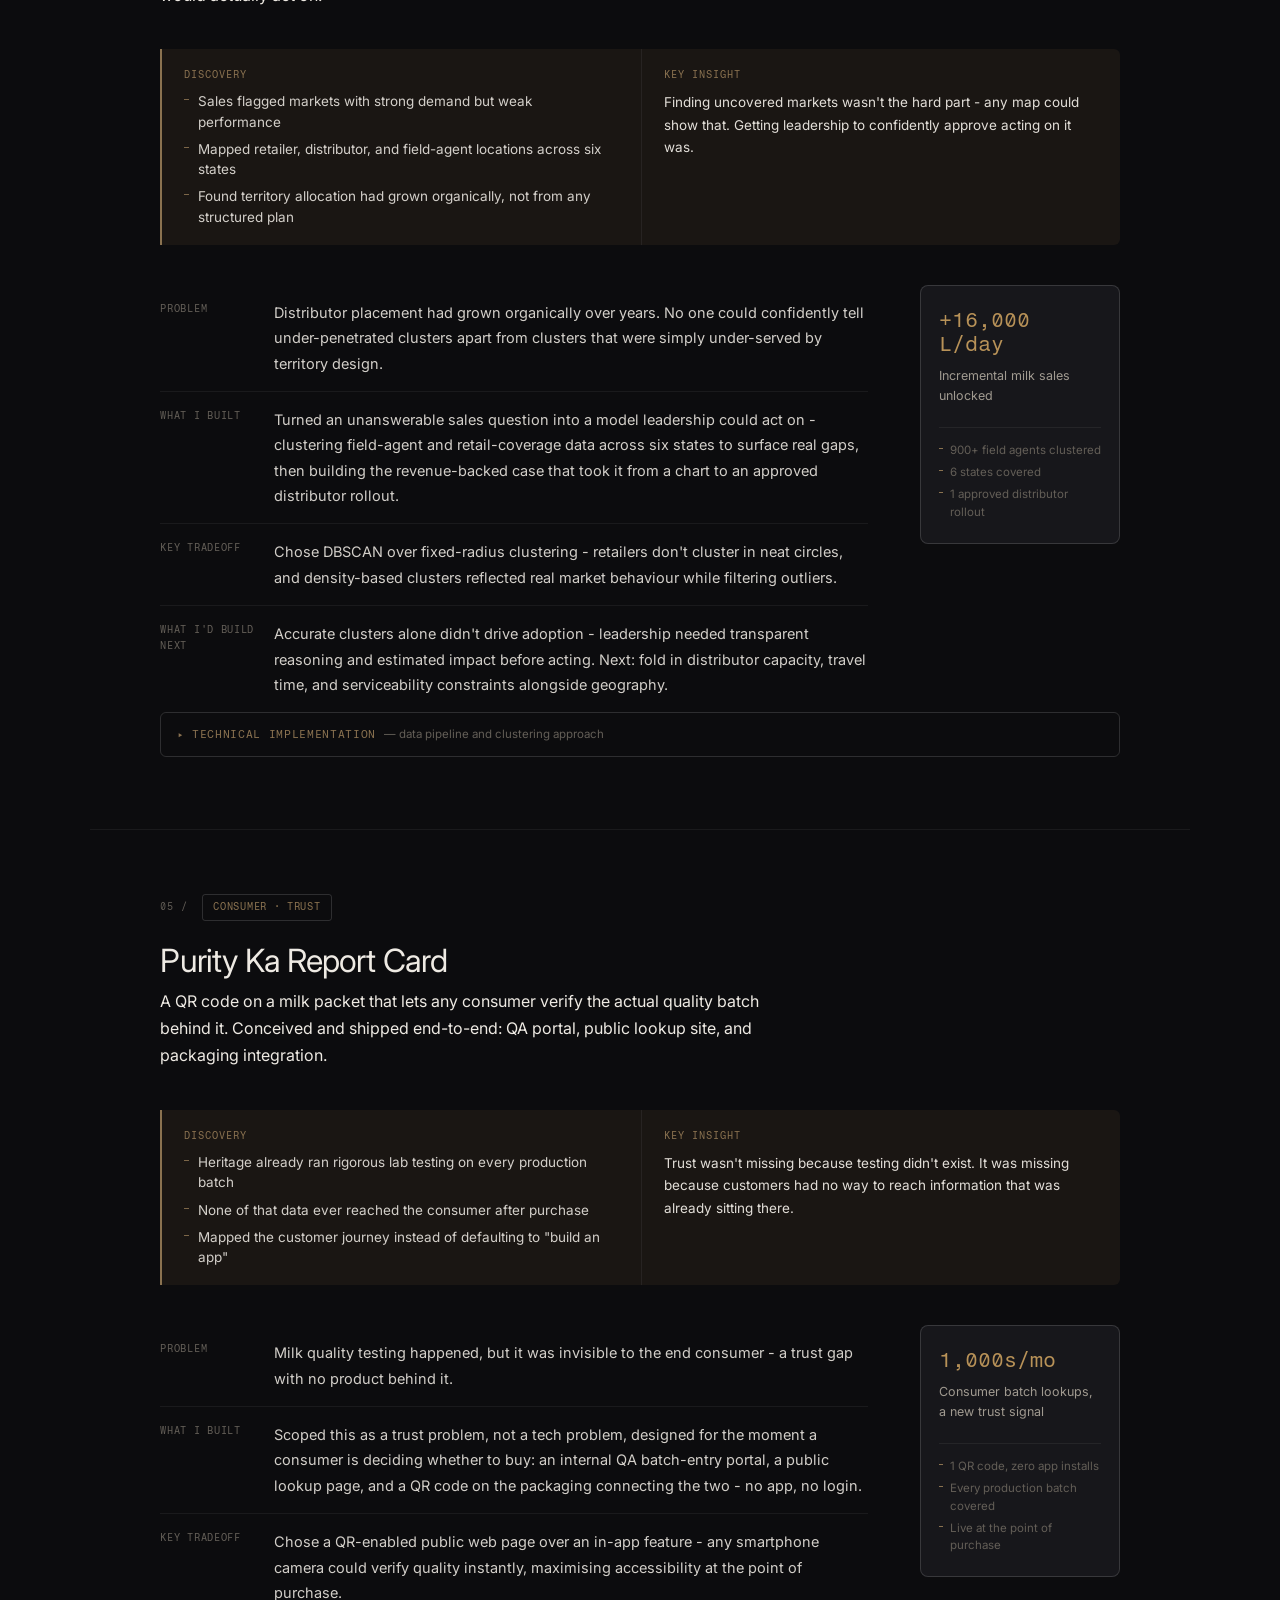
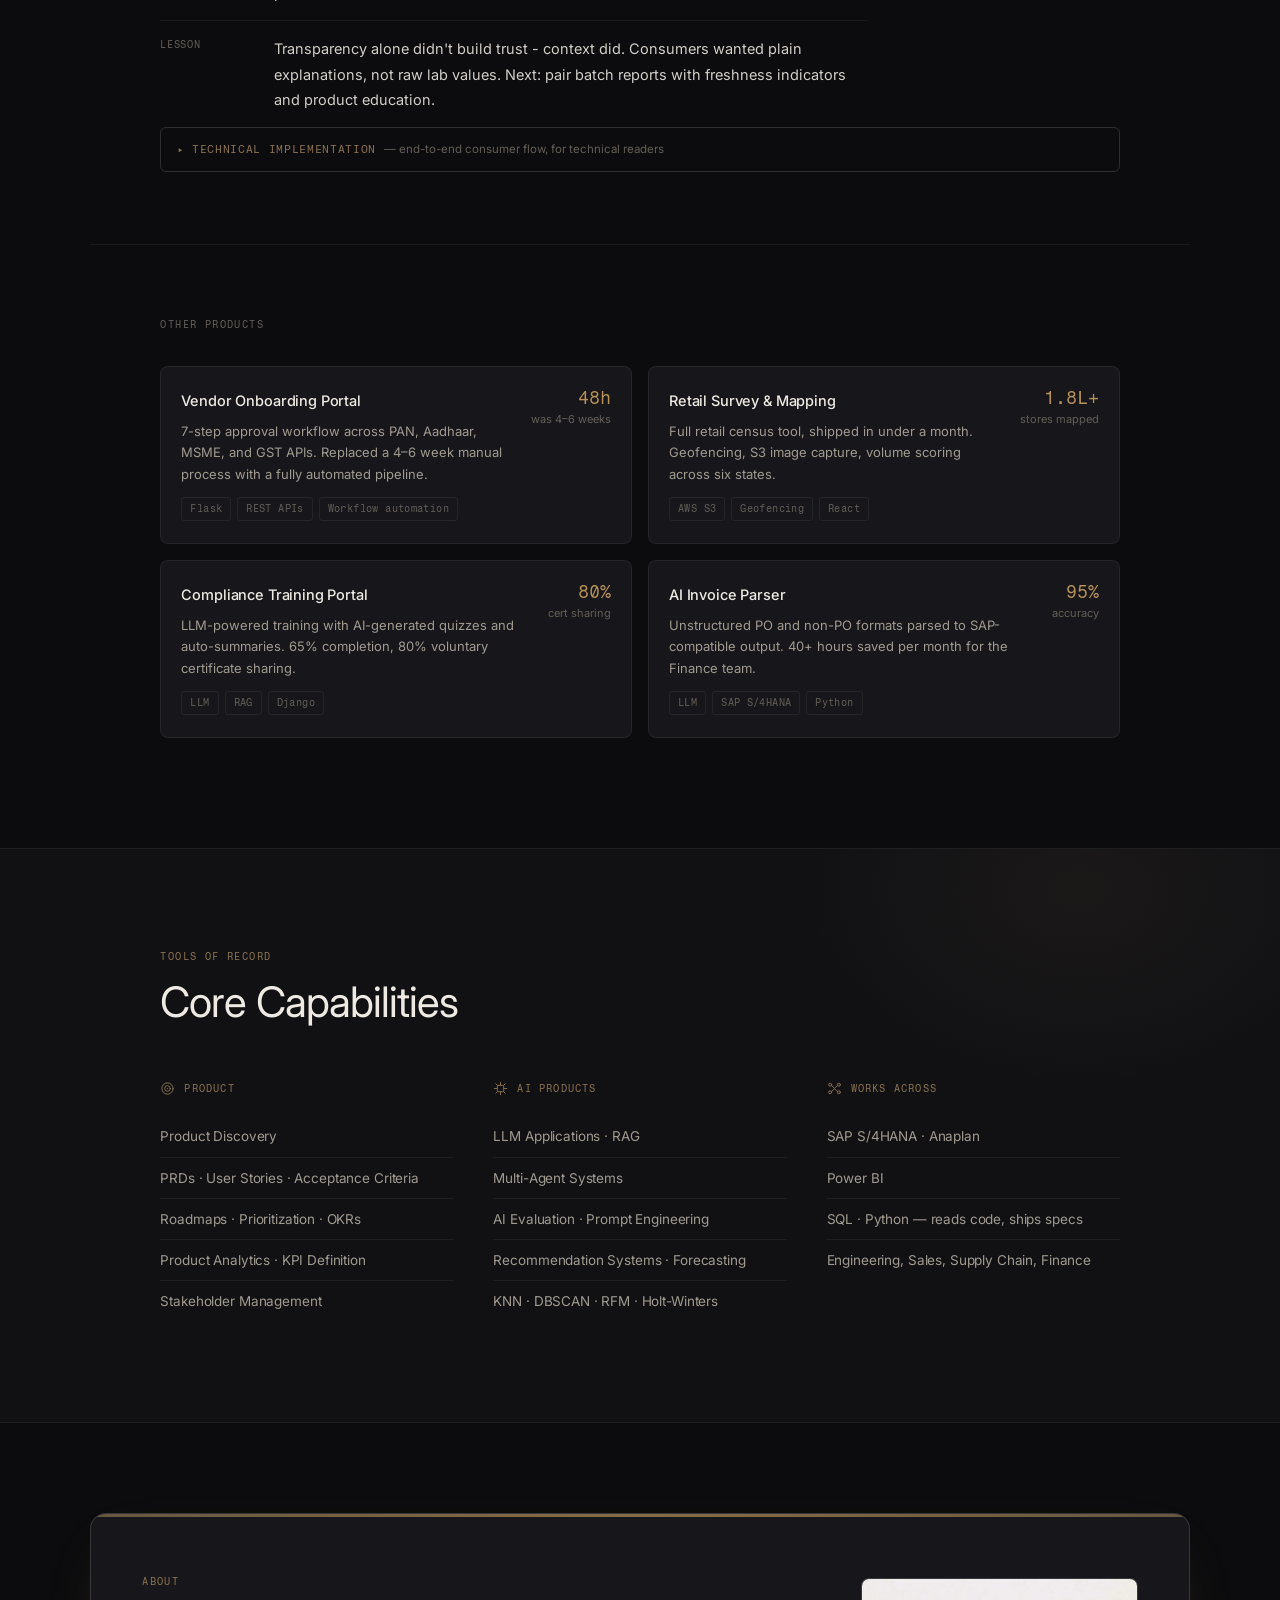
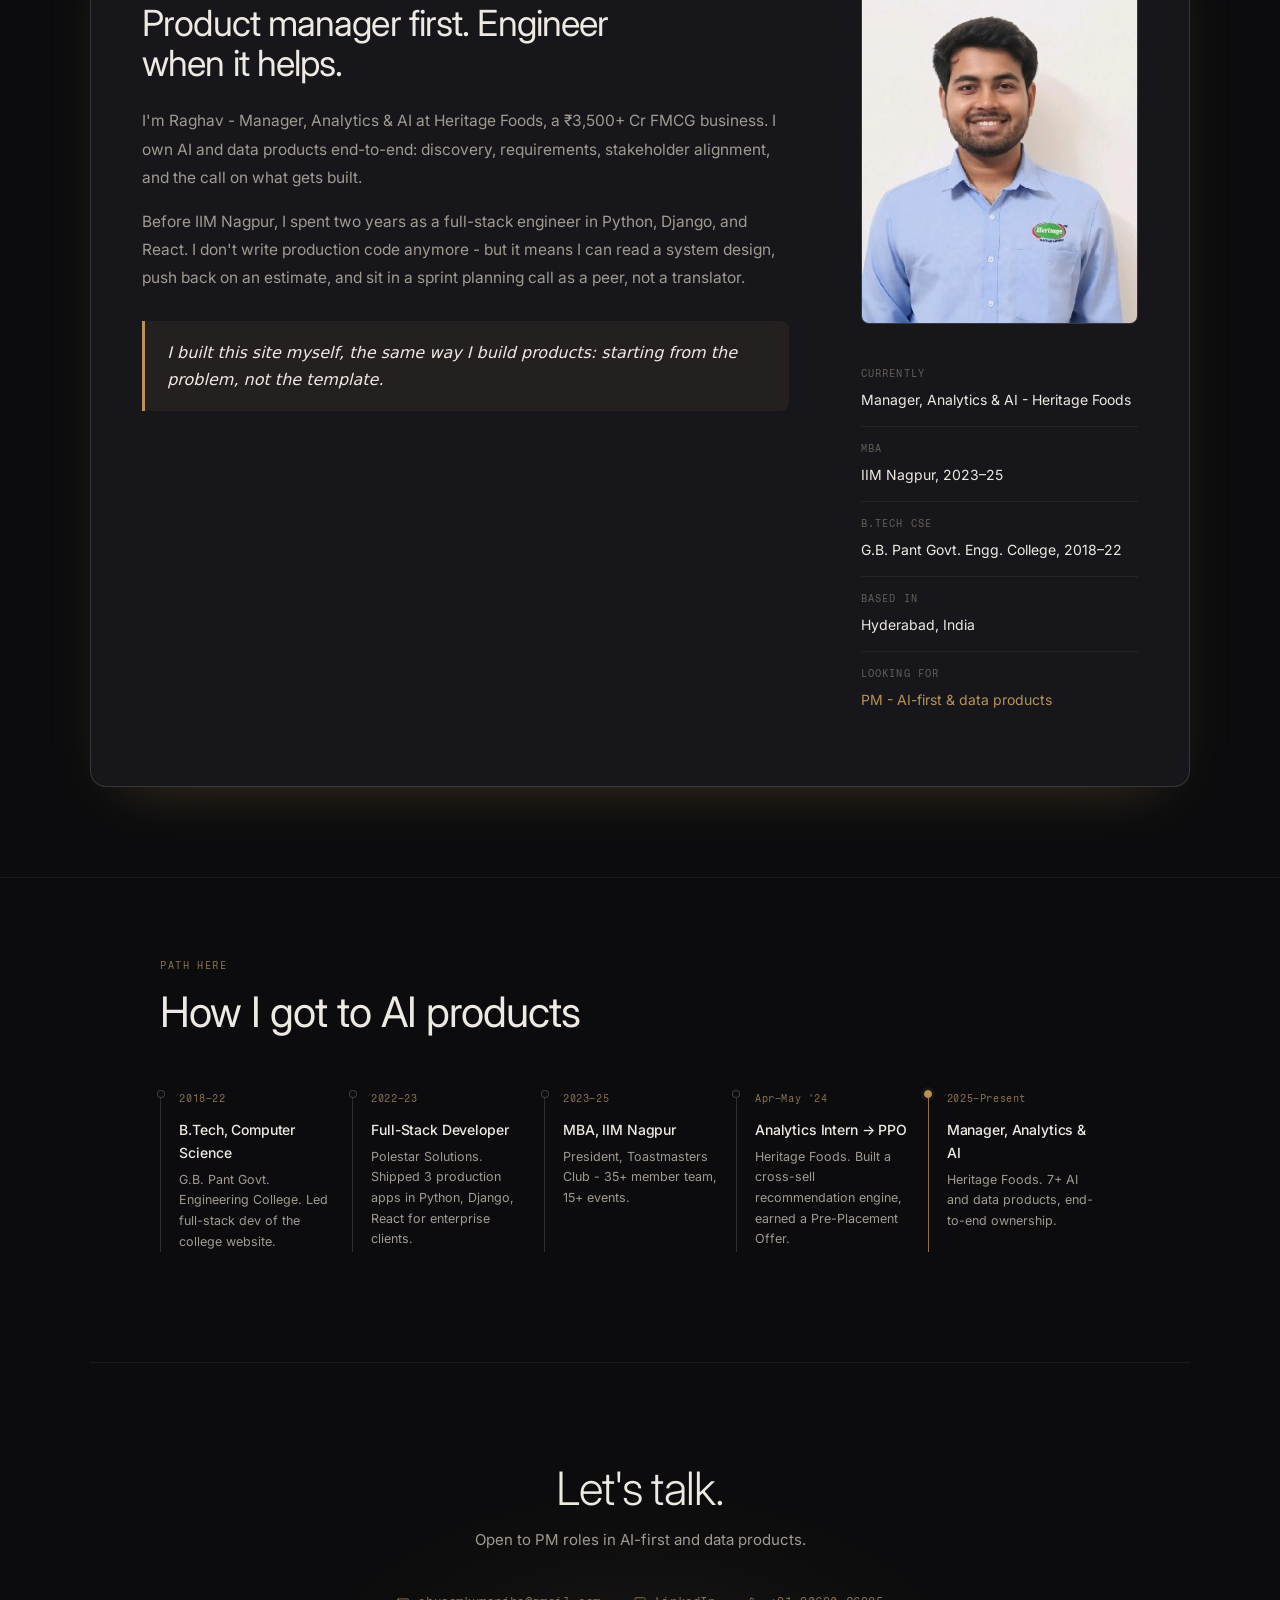
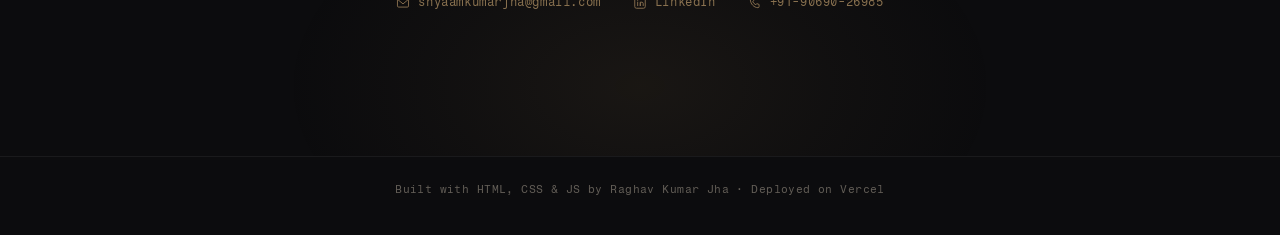
==== commit 21085418: "making portfolio visually appealing" ====
--- a/index.html
+++ b/index.html
@@ -80,19 +80,23 @@
           <span class="hp-header-dot"></span>
           <span>Impact at a glance</span>
         </div>
-        <div class="hp-row">
+        <div class="hp-row hp-row-lead">
+          <span class="hp-icon" aria-hidden="true"><svg viewBox="0 0 24 24"><rect x="3" y="14" width="6" height="7" rx="1"/><rect x="9.5" y="9" width="6" height="12" rx="1"/><rect x="16" y="4" width="6" height="17" rx="1"/></svg></span>
           <div class="hp-num">7+</div>
           <div class="hp-label">AI &amp; data products shipped - blank doc to production</div>
         </div>
         <div class="hp-row">
+          <span class="hp-icon" aria-hidden="true"><svg viewBox="0 0 24 24"><path d="M3 17l6-6 4 4 8-8" stroke-linecap="round" stroke-linejoin="round"/><path d="M15 7h6v6" stroke-linecap="round" stroke-linejoin="round"/></svg></span>
           <div class="hp-num">₹6.6 Cr/day</div>
           <div class="hp-label">business monitored through dashboards I own</div>
         </div>
         <div class="hp-row">
+          <span class="hp-icon" aria-hidden="true"><svg viewBox="0 0 24 24"><path d="M12 2C8 6 5 10.5 5 14a7 7 0 0 0 14 0c0-3.5-3-8-7-12z" stroke-linejoin="round"/></svg></span>
           <div class="hp-num">+16,000 L</div>
           <div class="hp-label">incremental milk/day from ML-backed territory redesign</div>
         </div>
         <div class="hp-row">
+          <span class="hp-icon" aria-hidden="true"><svg viewBox="0 0 24 24"><path d="M9 12l2 2 4-4" stroke-linecap="round" stroke-linejoin="round"/><circle cx="12" cy="12" r="9"/></svg></span>
           <div class="hp-num">95%</div>
           <div class="hp-label">accuracy, AI invoice parser shipped for Finance</div>
         </div>
@@ -112,29 +116,49 @@
 
   <div class="case-jump reveal">
     <a href="#case-po" class="cj-card">
-      <span class="cj-idx">01</span>
+      <span class="cj-top">
+        <span class="cj-icon" aria-hidden="true"><svg viewBox="0 0 24 24"><rect x="2" y="10" width="5" height="5" rx="1"/><rect x="10" y="10" width="5" height="5" rx="1"/><rect x="18" y="10" width="4" height="5" rx="1"/><path d="M7 12.5h3M15 12.5h3" stroke-linecap="round"/></svg></span>
+        <span class="cj-idx">01</span>
+      </span>
       <span class="cj-title">PO Automation Engine</span>
       <span class="cj-outcome">Days → minutes, 50–60 retail chains</span>
+      <span class="cj-arrow" aria-hidden="true">→</span>
     </a>
     <a href="#case-samarth" class="cj-card">
-      <span class="cj-idx">02</span>
+      <span class="cj-top">
+        <span class="cj-icon" aria-hidden="true"><svg viewBox="0 0 24 24"><path d="M4 20V10M11 20V4M18 20v-7" stroke-linecap="round"/></svg></span>
+        <span class="cj-idx">02</span>
+      </span>
       <span class="cj-title">Heritage Samarth</span>
       <span class="cj-outcome">One agreed revenue number, org-wide</span>
+      <span class="cj-arrow" aria-hidden="true">→</span>
     </a>
     <a href="#case-prism" class="cj-card">
-      <span class="cj-idx">03</span>
+      <span class="cj-top">
+        <span class="cj-icon" aria-hidden="true"><svg viewBox="0 0 24 24"><path d="M3 5h18l-7 9v6l-4 2v-8L3 5z" stroke-linejoin="round"/></svg></span>
+        <span class="cj-idx">03</span>
+      </span>
       <span class="cj-title">Heritage Prism</span>
       <span class="cj-outcome">150+ centres, weekly churn triage</span>
+      <span class="cj-arrow" aria-hidden="true">→</span>
     </a>
     <a href="#case-geo" class="cj-card">
-      <span class="cj-idx">04</span>
+      <span class="cj-top">
+        <span class="cj-icon" aria-hidden="true"><svg viewBox="0 0 24 24"><circle cx="12" cy="9" r="3.2"/><path d="M12 2C7.5 2 4 5.5 4 10c0 5.5 8 12 8 12s8-6.5 8-12c0-4.5-3.5-8-8-8z"/></svg></span>
+        <span class="cj-idx">04</span>
+      </span>
       <span class="cj-title">Territory Redesign</span>
       <span class="cj-outcome">+16,000 L/day incremental milk</span>
+      <span class="cj-arrow" aria-hidden="true">→</span>
     </a>
     <a href="#case-purity" class="cj-card">
-      <span class="cj-idx">05</span>
+      <span class="cj-top">
+        <span class="cj-icon" aria-hidden="true"><svg viewBox="0 0 24 24"><path d="M12 2l8 3v6c0 5-3.5 8.5-8 11-4.5-2.5-8-6-8-11V5l8-3z" stroke-linejoin="round"/><path d="M9 12l2 2 4-4" stroke-linecap="round" stroke-linejoin="round"/></svg></span>
+        <span class="cj-idx">05</span>
+      </span>
       <span class="cj-title">Purity Ka Report Card</span>
       <span class="cj-outcome">1,000s/mo consumer trust lookups</span>
+      <span class="cj-arrow" aria-hidden="true">→</span>
     </a>
   </div>
 
@@ -786,7 +810,7 @@
   <div class="stack-grid">
     <div class="stack-col reveal">
 
-      <h3>Product</h3>
+      <h3><svg viewBox="0 0 24 24" aria-hidden="true"><circle cx="12" cy="12" r="9"/><circle cx="12" cy="12" r="4.5"/><circle cx="12" cy="12" r="1" fill="currentColor" stroke="none"/></svg>Product</h3>
 
 <ul>
   <li>Product Discovery</li>
@@ -797,7 +821,7 @@
 </ul>
     </div>
     <div class="stack-col reveal">
-      <h3>AI Products</h3>
+      <h3><svg viewBox="0 0 24 24" aria-hidden="true"><rect x="7" y="7" width="10" height="10" rx="1.5"/><path d="M12 2v4M12 18v4M2 12h4M18 12h4M4.5 4.5l3 3M16.5 16.5l3 3M19.5 4.5l-3 3M7.5 16.5l-3 3" stroke-linecap="round"/></svg>AI Products</h3>
       <ul>
   <li>LLM Applications · RAG</li>
   <li>Multi-Agent Systems</li>
@@ -807,7 +831,7 @@
 </ul>
     </div>
     <div class="stack-col reveal">
-      <h3>Works Across</h3>
+      <h3><svg viewBox="0 0 24 24" aria-hidden="true"><circle cx="5" cy="6" r="2.4"/><circle cx="19" cy="6" r="2.4"/><circle cx="5" cy="18" r="2.4"/><circle cx="19" cy="18" r="2.4"/><path d="M7.2 7l9.6 10M16.8 7l-9.6 10" stroke-linecap="round"/></svg>Works Across</h3>
       <ul>
   <li>SAP S/4HANA · Anaplan</li>
   <li>Power BI</li>
@@ -827,7 +851,7 @@
       <h2>Product manager first. Engineer when it helps.</h2>
       <p>I'm Raghav - Manager, Analytics &amp; AI at Heritage Foods, a ₹3,500+ Cr FMCG business. I own AI and data products end-to-end: discovery, requirements, stakeholder alignment, and the call on what gets built.</p>
       <p>Before IIM Nagpur, I spent two years as a full-stack engineer in Python, Django, and React. I don't write production code anymore - but it means I can read a system design, push back on an estimate, and sit in a sprint planning call as a peer, not a translator.</p>
-      <p>I built this site myself, the same way I build products: starting from the problem, not the template.</p>
+      <p class="about-signature">I built this site myself, the same way I build products: starting from the problem, not the template.</p>
     </div>
     <div class="about-aside reveal">
       <div class="about-photo">
@@ -886,9 +910,9 @@
   <h2>Let's talk.</h2>
   <p>Open to PM roles in AI-first and data products.</p>
   <div class="contact-links">
-    <a href="mailto:shyaamkumarjha@gmail.com">shyaamkumarjha@gmail.com</a>
-    <a href="https://linkedin.com/in/raghav-kumar-jha" target="_blank" rel="noopener">LinkedIn</a>
-    <a href="tel:+919069026985">+91-90690-26985</a>
+    <a href="mailto:shyaamkumarjha@gmail.com"><svg viewBox="0 0 24 24" aria-hidden="true"><rect x="2.5" y="5" width="19" height="14" rx="2"/><path d="M3.5 6.5l8.5 7 8.5-7" stroke-linecap="round" stroke-linejoin="round"/></svg>shyaamkumarjha@gmail.com</a>
+    <a href="https://linkedin.com/in/raghav-kumar-jha" target="_blank" rel="noopener"><svg viewBox="0 0 24 24" aria-hidden="true"><rect x="3" y="3" width="18" height="18" rx="3"/><path d="M8 10.5v6M8 7.5v.01M12.5 16.5v-3.5c0-1.4 1-2.5 2.5-2.5s2.5 1.1 2.5 2.5v3.5M12.5 10.5v6" stroke-linecap="round" stroke-linejoin="round"/></svg>LinkedIn</a>
+    <a href="tel:+919069026985"><svg viewBox="0 0 24 24" aria-hidden="true"><path d="M5 4h3.5l1.5 4-2 1.5a11 11 0 0 0 5.5 5.5l1.5-2 4 1.5V18a2 2 0 0 1-2 2C10.5 20 4 13.5 4 6a2 2 0 0 1 1-2z" stroke-linejoin="round"/></svg>+91-90690-26985</a>
   </div>
 </section>
 
--- a/css/style.css
+++ b/css/style.css
@@ -391,14 +391,41 @@
 }
 
 .hp-row {
-  padding: 20px 24px;
+  padding: 16px 24px;
   border-bottom: 1px solid var(--b1);
   display: grid;
-  grid-template-columns: auto 1fr;
-  gap: 16px;
+  grid-template-columns: 32px auto 1fr;
+  gap: 14px;
   align-items: center;
+  transition: background 0.18s;
 }
 .hp-row:last-child { border-bottom: none; }
+.hp-row:hover { background: var(--gold-tint); }
+
+.hp-icon {
+  width: 30px; height: 30px;
+  border-radius: 8px;
+  background: var(--gold-tint2);
+  display: flex; align-items: center; justify-content: center;
+  flex-shrink: 0;
+}
+.hp-icon svg {
+  width: 15px; height: 15px;
+  stroke: var(--gold-dim); fill: none; stroke-width: 1.6;
+  stroke-linecap: round; stroke-linejoin: round;
+}
+
+.hp-row-lead {
+  padding-top: 20px;
+  padding-bottom: 20px;
+  background: var(--gold-tint);
+}
+.hp-row-lead .hp-icon {
+  background: var(--gold);
+  box-shadow: 0 4px 14px -4px rgba(184,146,88,0.55);
+}
+.hp-row-lead .hp-icon svg { stroke: var(--bg); fill: var(--bg); }
+.hp-row-lead .hp-num { font-size: clamp(22px, 2.8vw, 30px); }
 
 .hp-num {
   font-family: var(--font-display);
@@ -512,20 +539,40 @@
   gap: 12px;
 }
 .cj-card {
+  position: relative;
   display: flex;
   flex-direction: column;
   gap: 8px;
-  padding: 18px 16px;
+  padding: 18px 16px 30px;
   border: 1px solid var(--b1);
   border-radius: 8px;
   background: var(--bg-1);
-  transition: border-color 0.18s, background 0.18s, transform 0.18s;
+  transition: border-color 0.18s, background 0.18s, transform 0.18s, box-shadow 0.18s;
 }
 .cj-card:hover {
   border-color: var(--gold-dim);
   background: var(--bg-2);
-  transform: translateY(-2px);
-}
+  transform: translateY(-3px);
+  box-shadow: 0 10px 26px -12px rgba(184,146,88,0.35);
+}
+.cj-top {
+  display: flex;
+  align-items: center;
+  justify-content: space-between;
+}
+.cj-icon {
+  width: 26px; height: 26px;
+  border-radius: 6px;
+  background: var(--bg-3);
+  display: flex; align-items: center; justify-content: center;
+  transition: background 0.18s;
+}
+.cj-icon svg {
+  width: 13px; height: 13px;
+  stroke: var(--gold-dim); fill: none; stroke-width: 1.6;
+  stroke-linecap: round; stroke-linejoin: round;
+}
+.cj-card:hover .cj-icon { background: var(--gold-tint2); }
 .cj-idx {
   font-family: var(--font-display);
   font-size: 10px;
@@ -543,6 +590,17 @@
   color: var(--gold-dim);
   line-height: 1.45;
 }
+.cj-arrow {
+  position: absolute;
+  right: 16px; bottom: 14px;
+  font-family: var(--font-display);
+  font-size: 13px;
+  color: var(--gold);
+  opacity: 0;
+  transform: translateX(-4px);
+  transition: opacity 0.18s, transform 0.18s;
+}
+.cj-card:hover .cj-arrow { opacity: 1; transform: translateX(0); }
 @media (max-width: 1000px) { .case-jump { grid-template-columns: repeat(3, 1fr); } }
 @media (max-width: 700px) { .case-jump { grid-template-columns: 1fr 1fr; } }
 @media (max-width: 460px) { .case-jump { grid-template-columns: 1fr; } }
@@ -925,10 +983,20 @@
    STACK
    ========================================================= */
 .stack-sec {
+  position: relative;
   background: var(--bg-1);
   border-top: 1px solid var(--b1);
   border-bottom: 1px solid var(--b1);
   padding: 100px 0;
+  overflow: hidden;
+}
+.stack-sec::before {
+  content: '';
+  position: absolute;
+  top: -160px; right: -80px;
+  width: 560px; height: 400px;
+  background: radial-gradient(ellipse at center, rgba(184,146,88,0.06) 0%, transparent 70%);
+  pointer-events: none;
 }
 .stack-head {
   max-width: var(--max);
@@ -950,6 +1018,15 @@
   text-transform: uppercase;
   color: var(--gold-dim);
   margin-bottom: 20px;
+  display: flex;
+  align-items: center;
+  gap: 9px;
+}
+.stack-col h3 svg {
+  width: 15px; height: 15px;
+  stroke: var(--gold-dim); fill: none; stroke-width: 1.5;
+  stroke-linecap: round; stroke-linejoin: round;
+  flex-shrink: 0;
 }
 .stack-col li {
   font-size: 13.5px;
@@ -968,15 +1045,29 @@
 /* =========================================================
    ABOUT
    ========================================================= */
-.about { padding: 110px 0; }
+.about { padding: 90px var(--pad); }
 .about-inner {
+  position: relative;
   max-width: var(--max);
   margin: 0 auto;
-  padding: 0 var(--pad);
+  padding: 60px clamp(24px, 4vw, 56px);
+  background: var(--bg-2);
+  border: 1px solid var(--b2);
+  border-radius: 16px;
+  box-shadow: 0 24px 60px -32px rgba(184,146,88,0.35);
   display: grid;
   grid-template-columns: 1.4fr 0.6fr;
   gap: 72px;
   align-items: start;
+  overflow: hidden;
+}
+.about-inner::before {
+  content: '';
+  position: absolute;
+  top: 0; left: 0; right: 0;
+  height: 3px;
+  background: linear-gradient(90deg, var(--gold-dim), var(--gold), var(--gold-dim));
+  opacity: 0.7;
 }
 .about-copy h2 {
   font-size: clamp(24px, 3.2vw, 36px);
@@ -991,6 +1082,18 @@
   margin-bottom: 16px;
 }
 .about-copy p:last-child { margin-bottom: 0; }
+.about-signature {
+  margin-top: 28px !important;
+  padding: 18px 22px !important;
+  border-top: none;
+  border-left: 3px solid var(--gold);
+  background: var(--gold-tint);
+  border-radius: 0 8px 8px 0;
+  color: var(--text) !important;
+  font-size: 16px !important;
+  font-style: italic;
+  line-height: 1.7 !important;
+}
 
 .about-aside { display: flex; flex-direction: column; gap: 0; padding-top: 4px; }
 .about-photo {
@@ -1073,10 +1176,25 @@
   grid-template-columns: repeat(5,1fr);
 }
 .tl-item {
+  position: relative;
   border-left: 1px solid var(--b2);
   padding: 0 18px;
 }
+.tl-item::before {
+  content: '';
+  position: absolute;
+  left: -4.5px; top: -1px;
+  width: 8px; height: 8px;
+  border-radius: 50%;
+  background: var(--bg);
+  border: 1.5px solid var(--b3);
+}
 .tl-item.cur { border-left: 1px solid var(--gold-dim); }
+.tl-item.cur::before {
+  background: var(--gold);
+  border-color: var(--gold);
+  box-shadow: 0 0 0 3px var(--gold-tint);
+}
 .tl-y {
   font-family: var(--font-display);
   font-size: 10px;
@@ -1101,11 +1219,22 @@
    CONTACT
    ========================================================= */
 .contact {
+  position: relative;
   border-top: 1px solid var(--b1);
   padding: 100px var(--pad) 140px;
   text-align: center;
   max-width: var(--max);
   margin: 0 auto;
+  overflow: hidden;
+}
+.contact::before {
+  content: '';
+  position: absolute;
+  bottom: -140px; left: 50%;
+  transform: translateX(-50%);
+  width: 700px; height: 420px;
+  background: radial-gradient(ellipse at center, rgba(184,146,88,0.08) 0%, rgba(184,146,88,0.03) 40%, transparent 72%);
+  pointer-events: none;
 }
 .contact h2 {
   font-size: clamp(28px, 4vw, 46px);
@@ -1122,6 +1251,9 @@
   margin-top: 40px;
 }
 .contact-links a {
+  display: inline-flex;
+  align-items: center;
+  gap: 8px;
   font-family: var(--font-display);
   font-size: 12px;
   letter-spacing: 0.05em;
@@ -1129,8 +1261,17 @@
   border-bottom: 1px solid transparent;
   padding-bottom: 3px;
   transition: color 0.2s, border-color 0.2s;
+  position: relative;
+  z-index: 1;
+}
+.contact-links a svg {
+  width: 14px; height: 14px;
+  stroke: var(--gold-dim); fill: none; stroke-width: 1.6;
+  stroke-linecap: round; stroke-linejoin: round;
+  transition: stroke 0.2s;
 }
 .contact-links a:hover { color: var(--gold); border-color: var(--gold); }
+.contact-links a:hover svg { stroke: var(--gold); }
 
 /* =========================================================
    FOOTER
